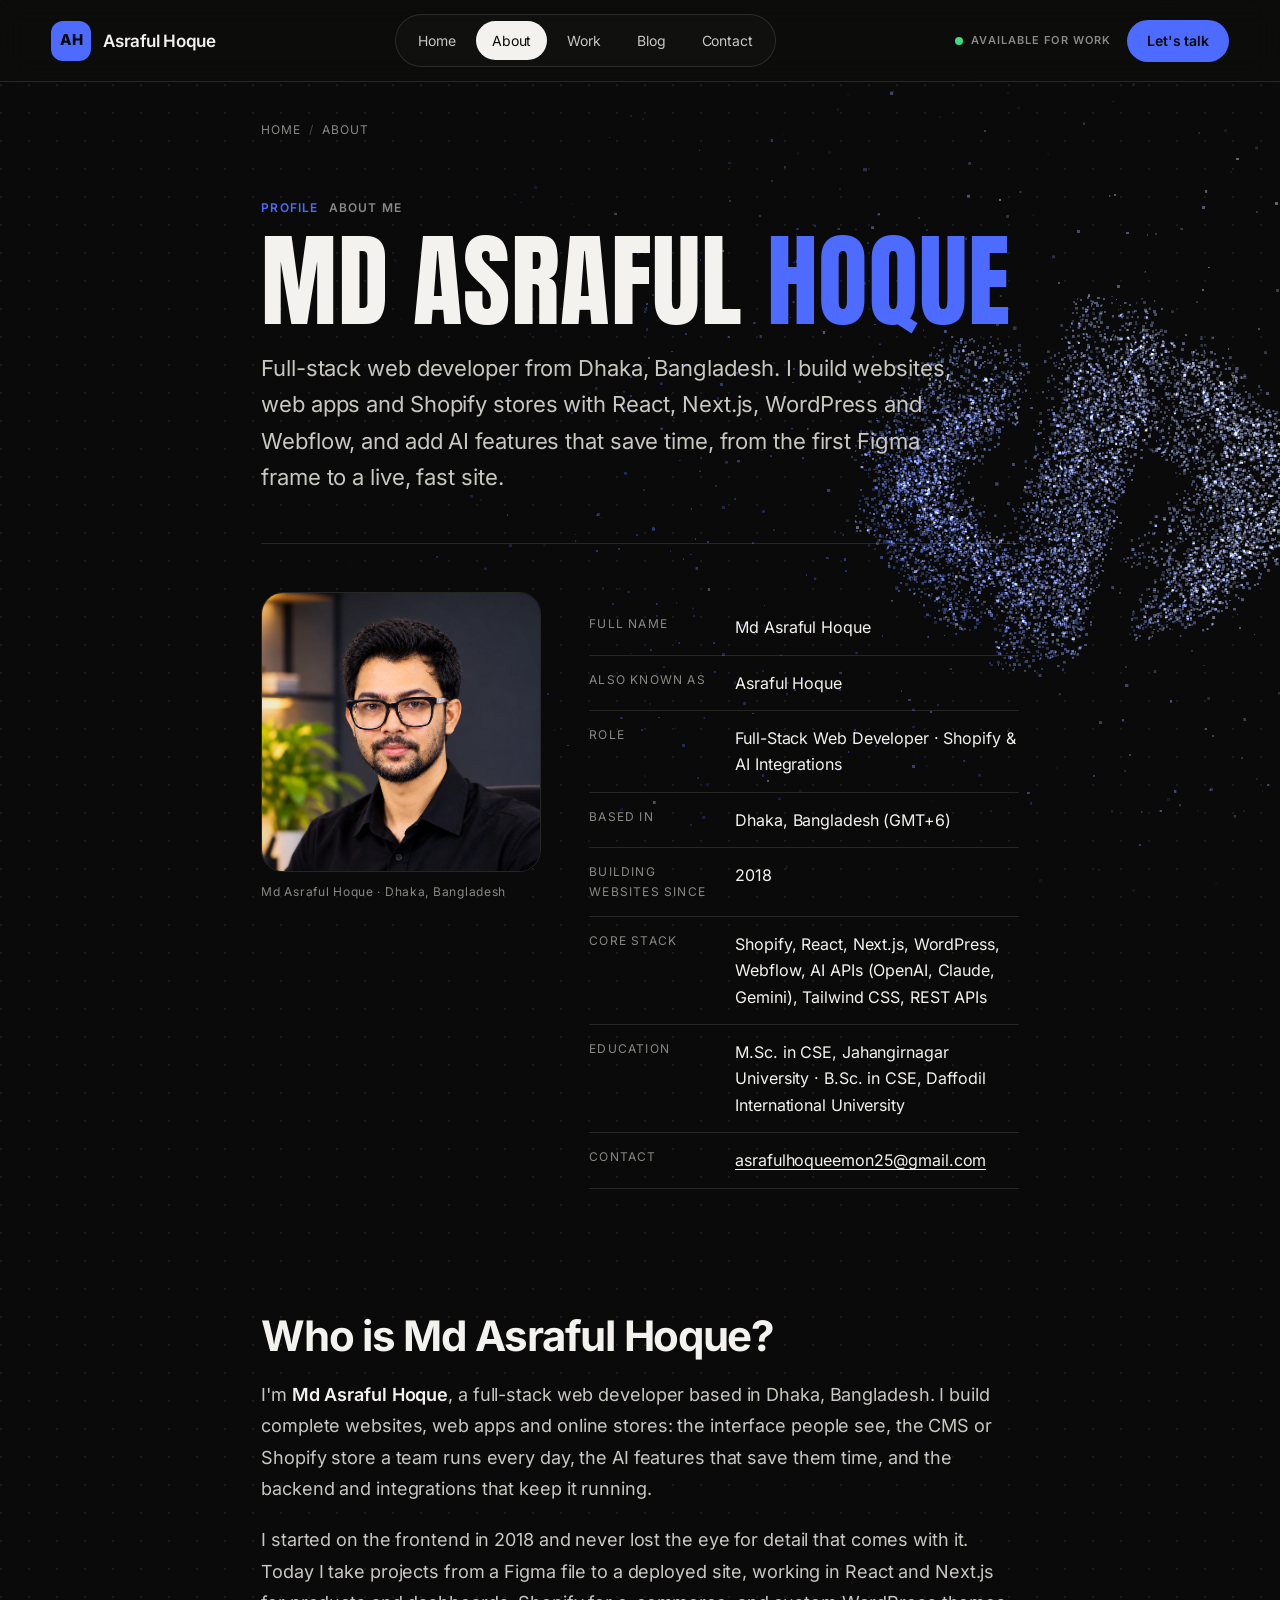
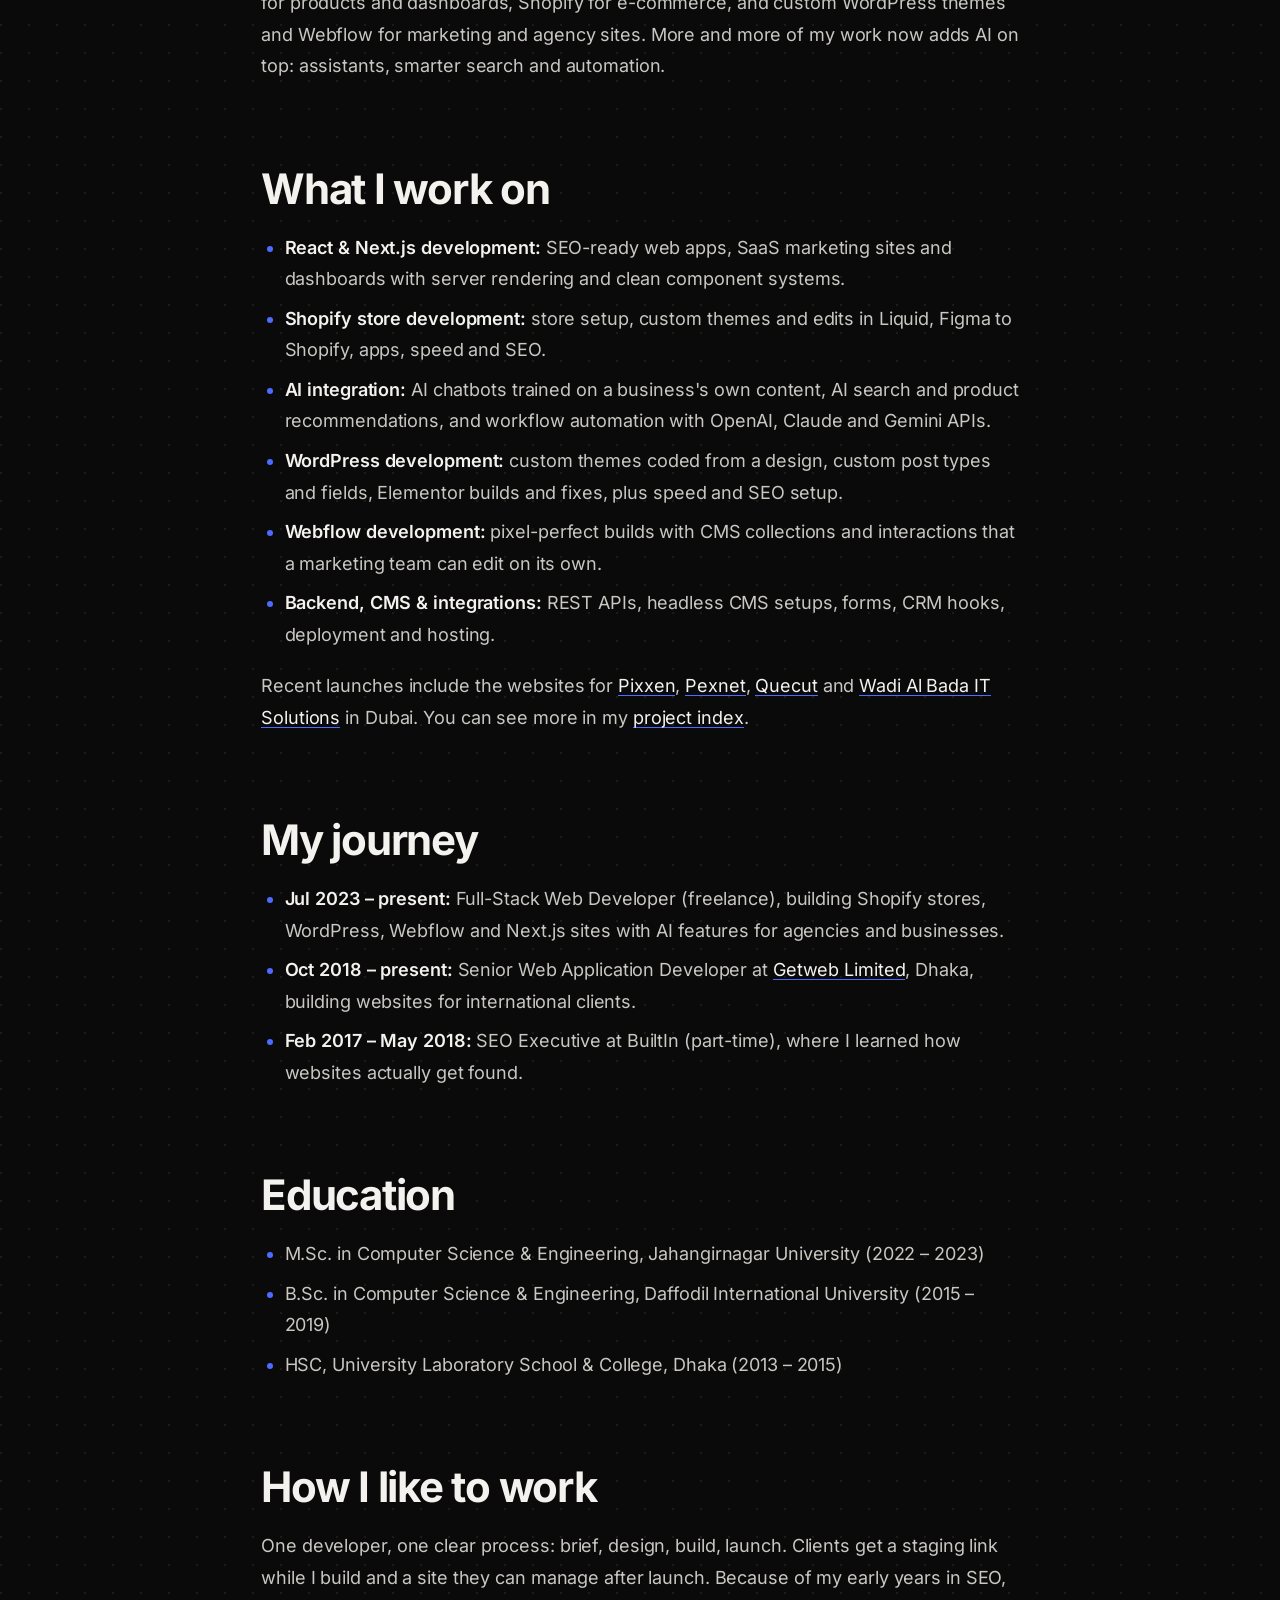
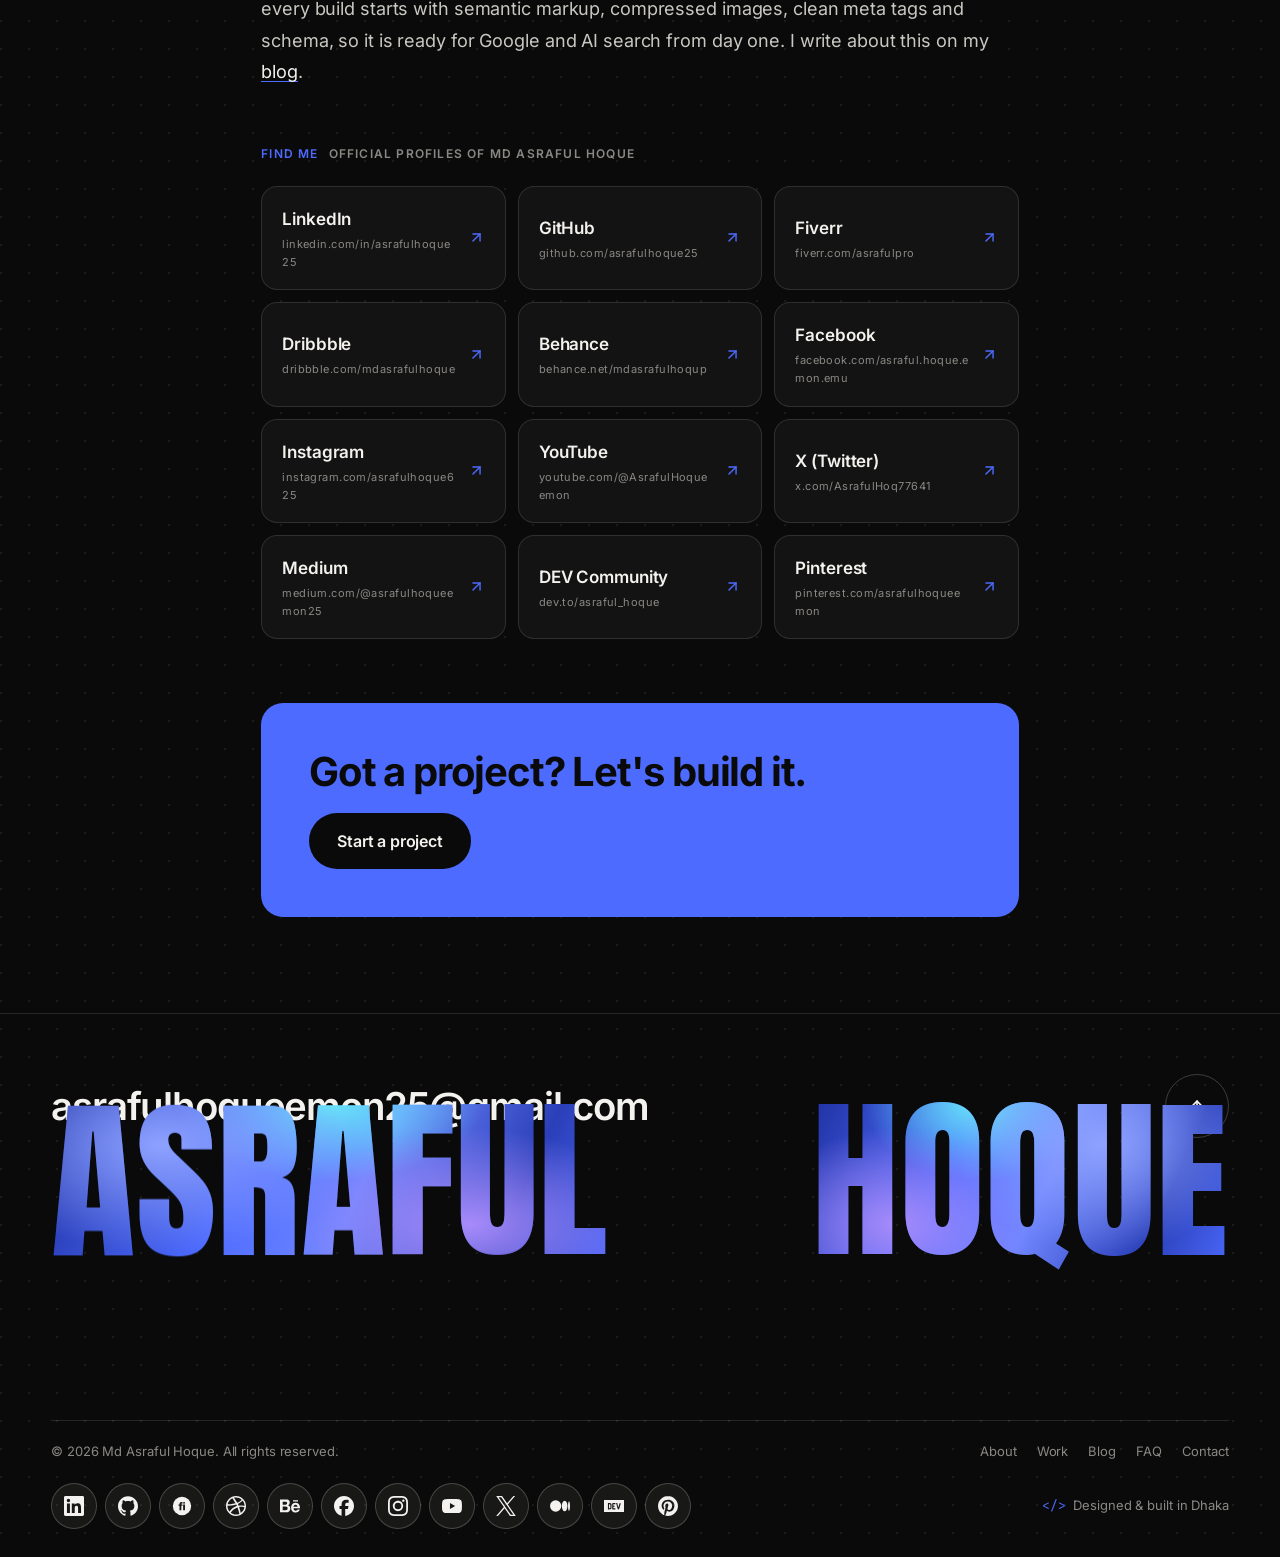
==== about/index.html @ 432878e9 "Boot screen: always play the whole boot before the site appears - Every visit plays the full termina" ====
<!DOCTYPE html>
<html lang="en">
<head>
  <meta charset="utf-8">
  <meta name="viewport" content="width=device-width, initial-scale=1">
  <title>About Md Asraful Hoque | Full-Stack Web Developer, Dhaka</title>
  <meta name="description" content="Md Asraful Hoque is a full-stack web developer from Dhaka, Bangladesh, building Shopify stores, websites and AI features. Background, experience and official profiles.">
  <meta name="author" content="Md Asraful Hoque">
  <meta name="robots" content="index, follow, max-image-preview:large">
  <link rel="canonical" href="https://asrafulhoque25.github.io/about/">
  <link rel="author" href="https://asrafulhoque25.github.io/about/">
  <link rel="alternate" type="application/rss+xml" title="Md Asraful Hoque, Blog" href="https://asrafulhoque25.github.io/blog/feed.xml">
  <meta name="theme-color" content="#0b0f17">
  <meta property="og:type" content="profile">
  <meta property="og:site_name" content="Md Asraful Hoque">
  <meta property="og:title" content="About Md Asraful Hoque | Full-Stack Web Developer, Dhaka">
  <meta property="og:description" content="Md Asraful Hoque is a full-stack web developer from Dhaka, Bangladesh, building Shopify stores, websites and AI features. Background, experience and official profiles.">
  <meta property="og:url" content="https://asrafulhoque25.github.io/about/">
  <meta property="og:image" content="https://asrafulhoque25.github.io/assets/images/og-image.jpg">
  <meta property="og:image:width" content="1200">
  <meta property="og:image:height" content="630">
  <meta property="og:image:alt" content="Md Asraful Hoque, full-stack web developer">
  <meta property="og:locale" content="en_US">
  <meta name="twitter:card" content="summary_large_image">
  <meta name="twitter:title" content="About Md Asraful Hoque | Full-Stack Web Developer, Dhaka">
  <meta name="twitter:description" content="Md Asraful Hoque is a full-stack web developer from Dhaka, Bangladesh, building Shopify stores, websites and AI features. Background, experience and official profiles.">
  <meta name="twitter:image" content="https://asrafulhoque25.github.io/assets/images/og-image.jpg">
  <link rel="icon" href="/assets/images/favicon.ico" sizes="any">
  <link rel="icon" type="image/png" href="/assets/images/icon.png">
  <link rel="apple-touch-icon" href="/assets/images/icon.png">
  <link rel="manifest" href="/site.webmanifest">
  <link rel="preload" href="/assets/fonts/inter.woff2" as="font" type="font/woff2" crossorigin>
  <link rel="preload" href="/assets/fonts/anton.woff2" as="font" type="font/woff2" crossorigin>
  <link rel="stylesheet" href="/assets/css/main.css?v=20261126f">
  <link rel="stylesheet" href="/assets/css/page.css?v=20261126f">
  <script type="application/ld+json">
{
  "@context": "https://schema.org",
  "@graph": [
    {
      "@type": "ProfilePage",
      "@id": "https://asrafulhoque25.github.io/about/#profilepage",
      "url": "https://asrafulhoque25.github.io/about/",
      "name": "About Md Asraful Hoque",
      "dateCreated": "2026-11-20",
      "dateModified": "2026-11-20",
      "isPartOf": {
        "@id": "https://asrafulhoque25.github.io/#website"
      },
      "about": {
        "@id": "https://asrafulhoque25.github.io/#person"
      },
      "mainEntity": {
        "@id": "https://asrafulhoque25.github.io/#person"
      },
      "breadcrumb": {
        "@type": "BreadcrumbList",
        "itemListElement": [
          {
            "@type": "ListItem",
            "position": 1,
            "name": "Home",
            "item": "https://asrafulhoque25.github.io/"
          },
          {
            "@type": "ListItem",
            "position": 2,
            "name": "About"
          }
        ]
      }
    },
    {
      "@type": "Person",
      "@id": "https://asrafulhoque25.github.io/#person",
      "name": "Md Asraful Hoque",
      "alternateName": [
        "Asraful Hoque",
        "Asraful Hoque Emon",
        "Md. Asraful Hoque",
        "Emon"
      ],
      "url": "https://asrafulhoque25.github.io/",
      "image": "https://asrafulhoque25.github.io/assets/images/asrafulprofile.webp",
      "jobTitle": "Full-Stack Web Developer (Shopify & AI Integrations)",
      "sameAs": [
        "https://www.linkedin.com/in/asrafulhoque25/",
        "https://github.com/asrafulhoque25",
        "https://www.fiverr.com/asrafulpro",
        "https://dribbble.com/mdasrafulhoque",
        "https://www.behance.net/mdasrafulhoqup",
        "https://www.facebook.com/asraful.hoque.emon.emu",
        "https://www.instagram.com/asrafulhoque625/",
        "https://www.youtube.com/@AsrafulHoqueemon",
        "https://x.com/AsrafulHoq77641",
        "https://medium.com/@asrafulhoqueemon25",
        "https://dev.to/asraful_hoque",
        "https://www.pinterest.com/asrafulhoqueemon/"
      ]
    }
  ]
}
  </script>
</head>
<body class="page">
  <a class="skip-link" href="#main">Skip to content</a>
  <canvas class="pixels" aria-hidden="true"></canvas>
  <header class="nav">
    <a href="/" class="nav__logo" aria-label="Md Asraful Hoque home">
      <span class="nav__mark">AH</span><span class="nav__logo-text">Asraful Hoque</span>
    </a>
    <nav class="nav__links" aria-label="Primary">
      <a href="/">Home</a>
      <a href="/about/" class="is-active" aria-current="page">About</a>
      <a href="/#work">Work</a>
      <a href="/blog/">Blog</a>
      <a href="/#contact">Contact</a>
    </nav>
    <div class="nav__right">
      <span class="nav__status"><i></i>Available for work</span>
      <a href="/#contact" class="btn btn--small btn--accent"><span>Let's talk</span></a>
    </div>
  </header>

  <main id="main" class="wrap">
    <nav class="crumbs" aria-label="Breadcrumb"><a href="/">Home</a><span aria-hidden="true">/</span><span>About</span></nav>
    <header class="phead">
      <p class="eyebrow"><span class="num">Profile</span> About me</p>
      <h1>Md Asraful <em>Hoque</em></h1>
      <p class="lead">Full-stack web developer from Dhaka, Bangladesh. I build websites, web apps and Shopify stores with React, Next.js, WordPress and Webflow, and add AI features that save time, from the first Figma frame to a live, fast site.</p>
    </header>

    <section class="intro" aria-label="Quick profile">
      <figure>
        <img src="/assets/images/asrafulprofile.webp" alt="Portrait of Md Asraful Hoque, full-stack web developer" width="1251" height="1251">
        <figcaption>Md Asraful Hoque · Dhaka, Bangladesh</figcaption>
      </figure>
      <div>
        <table class="facts">
          <tr><th scope="row">Full name</th><td>Md Asraful Hoque</td></tr>
          <tr><th scope="row">Also known as</th><td>Asraful Hoque</td></tr>
          <tr><th scope="row">Role</th><td>Full-Stack Web Developer · Shopify &amp; AI Integrations</td></tr>
          <tr><th scope="row">Based in</th><td>Dhaka, Bangladesh (GMT+6)</td></tr>
          <tr><th scope="row">Building websites since</th><td>2018</td></tr>
          <tr><th scope="row">Core stack</th><td>Shopify, React, Next.js, WordPress, Webflow, AI APIs (OpenAI, Claude, Gemini), Tailwind CSS, REST APIs</td></tr>
          <tr><th scope="row">Education</th><td>M.Sc. in CSE, Jahangirnagar University · B.Sc. in CSE, Daffodil International University</td></tr>
          <tr><th scope="row">Contact</th><td><a class="link" href="mailto:asrafulhoqueemon25@gmail.com">asrafulhoqueemon25@gmail.com</a></td></tr>
        </table>
      </div>
    </section>

    <article class="prose">
      <h2>Who is Md Asraful Hoque?</h2>
      <p>I'm <strong>Md Asraful Hoque</strong>, a full-stack web developer based in Dhaka, Bangladesh. I build complete websites, web apps and online stores: the interface people see, the CMS or Shopify store a team runs every day, the AI features that save them time, and the backend and integrations that keep it running.</p>
      <p>I started on the frontend in 2018 and never lost the eye for detail that comes with it. Today I take projects from a Figma file to a deployed site, working in React and Next.js for products and dashboards, Shopify for e-commerce, and custom WordPress themes and Webflow for marketing and agency sites. More and more of my work now adds AI on top: assistants, smarter search and automation.</p>

      <h2>What I work on</h2>
      <ul>
        <li><strong>React &amp; Next.js development:</strong> SEO-ready web apps, SaaS marketing sites and dashboards with server rendering and clean component systems.</li>
        <li><strong>Shopify store development:</strong> store setup, custom themes and edits in Liquid, Figma to Shopify, apps, speed and SEO.</li>
        <li><strong>AI integration:</strong> AI chatbots trained on a business's own content, AI search and product recommendations, and workflow automation with OpenAI, Claude and Gemini APIs.</li>
        <li><strong>WordPress development:</strong> custom themes coded from a design, custom post types and fields, Elementor builds and fixes, plus speed and SEO setup.</li>
        <li><strong>Webflow development:</strong> pixel-perfect builds with CMS collections and interactions that a marketing team can edit on its own.</li>
        <li><strong>Backend, CMS &amp; integrations:</strong> REST APIs, headless CMS setups, forms, CRM hooks, deployment and hosting.</li>
      </ul>
      <p>Recent launches include the websites for <a href="https://pixxen.com/" target="_blank" rel="noopener">Pixxen</a>, <a href="https://pexnet.com/" target="_blank" rel="noopener">Pexnet</a>, <a href="https://quecut.com/" target="_blank" rel="noopener">Quecut</a> and <a href="https://wadialbadaitsolutions.ae/" target="_blank" rel="noopener">Wadi Al Bada IT Solutions</a> in Dubai. You can see more in my <a href="/#work">project index</a>.</p>

      <h2>My journey</h2>
      <ul>
        <li><strong>Jul 2023 – present:</strong> Full-Stack Web Developer (freelance), building Shopify stores, WordPress, Webflow and Next.js sites with AI features for agencies and businesses.</li>
        <li><strong>Oct 2018 – present:</strong> Senior Web Application Developer at <a href="https://getwebinc.com/" target="_blank" rel="noopener">Getweb Limited</a>, Dhaka, building websites for international clients.</li>
        <li><strong>Feb 2017 – May 2018:</strong> SEO Executive at BuiltIn (part-time), where I learned how websites actually get found.</li>
      </ul>

      <h2>Education</h2>
      <ul>
        <li>M.Sc. in Computer Science &amp; Engineering, Jahangirnagar University (2022 – 2023)</li>
        <li>B.Sc. in Computer Science &amp; Engineering, Daffodil International University (2015 – 2019)</li>
        <li>HSC, University Laboratory School &amp; College, Dhaka (2013 – 2015)</li>
      </ul>

      <h2>How I like to work</h2>
      <p>One developer, one clear process: brief, design, build, launch. Clients get a staging link while I build and a site they can manage after launch. Because of my early years in SEO, every build starts with semantic markup, compressed images, clean meta tags and schema, so it is ready for Google and AI search from day one. I write about this on my <a href="/blog/">blog</a>.</p>
    </article>

    <section aria-labelledby="profiles-title">
      <h2 id="profiles-title" class="eyebrow" style="margin-top:56px"><span class="num">Find me</span> Official profiles of Md Asraful Hoque</h2>
      <div class="profiles">
        <a href="https://www.linkedin.com/in/asrafulhoque25/" target="_blank" rel="me noopener"><span><b>LinkedIn</b><small>linkedin.com/in/asrafulhoque25</small></span><i><svg class="i" viewBox="0 0 24 24" fill="none" stroke="currentColor" stroke-width="2" stroke-linecap="round" stroke-linejoin="round" aria-hidden="true"><path d="M7 7h10v10" /> <path d="M7 17 17 7" /></svg></i></a>
        <a href="https://github.com/asrafulhoque25" target="_blank" rel="me noopener"><span><b>GitHub</b><small>github.com/asrafulhoque25</small></span><i><svg class="i" viewBox="0 0 24 24" fill="none" stroke="currentColor" stroke-width="2" stroke-linecap="round" stroke-linejoin="round" aria-hidden="true"><path d="M7 7h10v10" /> <path d="M7 17 17 7" /></svg></i></a>
        <a href="https://www.fiverr.com/asrafulpro" target="_blank" rel="me noopener"><span><b>Fiverr</b><small>fiverr.com/asrafulpro</small></span><i><svg class="i" viewBox="0 0 24 24" fill="none" stroke="currentColor" stroke-width="2" stroke-linecap="round" stroke-linejoin="round" aria-hidden="true"><path d="M7 7h10v10" /> <path d="M7 17 17 7" /></svg></i></a>
        <a href="https://dribbble.com/mdasrafulhoque" target="_blank" rel="me noopener"><span><b>Dribbble</b><small>dribbble.com/mdasrafulhoque</small></span><i><svg class="i" viewBox="0 0 24 24" fill="none" stroke="currentColor" stroke-width="2" stroke-linecap="round" stroke-linejoin="round" aria-hidden="true"><path d="M7 7h10v10" /> <path d="M7 17 17 7" /></svg></i></a>
        <a href="https://www.behance.net/mdasrafulhoqup" target="_blank" rel="me noopener"><span><b>Behance</b><small>behance.net/mdasrafulhoqup</small></span><i><svg class="i" viewBox="0 0 24 24" fill="none" stroke="currentColor" stroke-width="2" stroke-linecap="round" stroke-linejoin="round" aria-hidden="true"><path d="M7 7h10v10" /> <path d="M7 17 17 7" /></svg></i></a>
        <a href="https://www.facebook.com/asraful.hoque.emon.emu" target="_blank" rel="me noopener"><span><b>Facebook</b><small>facebook.com/asraful.hoque.emon.emu</small></span><i><svg class="i" viewBox="0 0 24 24" fill="none" stroke="currentColor" stroke-width="2" stroke-linecap="round" stroke-linejoin="round" aria-hidden="true"><path d="M7 7h10v10" /> <path d="M7 17 17 7" /></svg></i></a>
        <a href="https://www.instagram.com/asrafulhoque625/" target="_blank" rel="me noopener"><span><b>Instagram</b><small>instagram.com/asrafulhoque625</small></span><i><svg class="i" viewBox="0 0 24 24" fill="none" stroke="currentColor" stroke-width="2" stroke-linecap="round" stroke-linejoin="round" aria-hidden="true"><path d="M7 7h10v10" /> <path d="M7 17 17 7" /></svg></i></a>
        <a href="https://www.youtube.com/@AsrafulHoqueemon" target="_blank" rel="me noopener"><span><b>YouTube</b><small>youtube.com/@AsrafulHoqueemon</small></span><i><svg class="i" viewBox="0 0 24 24" fill="none" stroke="currentColor" stroke-width="2" stroke-linecap="round" stroke-linejoin="round" aria-hidden="true"><path d="M7 7h10v10" /> <path d="M7 17 17 7" /></svg></i></a>
        <a href="https://x.com/AsrafulHoq77641" target="_blank" rel="me noopener"><span><b>X (Twitter)</b><small>x.com/AsrafulHoq77641</small></span><i><svg class="i" viewBox="0 0 24 24" fill="none" stroke="currentColor" stroke-width="2" stroke-linecap="round" stroke-linejoin="round" aria-hidden="true"><path d="M7 7h10v10" /> <path d="M7 17 17 7" /></svg></i></a>
        <a href="https://medium.com/@asrafulhoqueemon25" target="_blank" rel="me noopener"><span><b>Medium</b><small>medium.com/@asrafulhoqueemon25</small></span><i><svg class="i" viewBox="0 0 24 24" fill="none" stroke="currentColor" stroke-width="2" stroke-linecap="round" stroke-linejoin="round" aria-hidden="true"><path d="M7 7h10v10" /> <path d="M7 17 17 7" /></svg></i></a>
        <a href="https://dev.to/asraful_hoque" target="_blank" rel="me noopener"><span><b>DEV Community</b><small>dev.to/asraful_hoque</small></span><i><svg class="i" viewBox="0 0 24 24" fill="none" stroke="currentColor" stroke-width="2" stroke-linecap="round" stroke-linejoin="round" aria-hidden="true"><path d="M7 7h10v10" /> <path d="M7 17 17 7" /></svg></i></a>
        <a href="https://www.pinterest.com/asrafulhoqueemon/" target="_blank" rel="me noopener"><span><b>Pinterest</b><small>pinterest.com/asrafulhoqueemon</small></span><i><svg class="i" viewBox="0 0 24 24" fill="none" stroke="currentColor" stroke-width="2" stroke-linecap="round" stroke-linejoin="round" aria-hidden="true"><path d="M7 7h10v10" /> <path d="M7 17 17 7" /></svg></i></a>
      </div>
    </section>

    <div class="cta-band">
      <h2>Got a project? Let's build it.</h2>
      <a class="btn btn--ink" href="/#contact"><span>Start a project</span></a>
    </div>
  </main>

  <footer class="footer">
    <div class="footer__top">
      <a href="mailto:asrafulhoqueemon25@gmail.com" class="footer__mail">asrafulhoqueemon25@gmail.com</a>
      <button class="footer__up" type="button" data-scrolltop aria-label="Back to top"><svg class="i" viewBox="0 0 24 24" fill="none" stroke="currentColor" stroke-width="2" stroke-linecap="round" stroke-linejoin="round" aria-hidden="true"><path d="m5 12 7-7 7 7" /> <path d="M12 19V5" /></svg></button>
    </div>
    <div class="footer__big" aria-hidden="true"><span>ASRAFUL</span><span>HOQUE</span></div>
    <div class="footer__bottom">
      <p>© 2026 Md Asraful Hoque. All rights reserved.</p>
      <nav class="footer__nav" aria-label="Footer"><a href="/about/">About</a><a href="/#work">Work</a><a href="/blog/">Blog</a><a href="/#faq">FAQ</a><a href="/#contact">Contact</a></nav>
      <div class="footer__social" aria-label="Profiles">
        <a href="https://www.linkedin.com/in/asrafulhoque25/" target="_blank" rel="me noopener" aria-label="LinkedIn" title="LinkedIn"><svg class="bi" viewBox="0 0 24 24" aria-hidden="true"><path fill="currentColor" d="M20.45 20.45h-3.56v-5.57c0-1.33-.03-3.04-1.85-3.04-1.86 0-2.14 1.45-2.14 2.94v5.67H9.35V9h3.41v1.56h.05c.48-.9 1.64-1.85 3.37-1.85 3.6 0 4.27 2.37 4.27 5.46v6.28ZM5.34 7.43a2.06 2.06 0 1 1 0-4.13 2.06 2.06 0 0 1 0 4.13ZM7.12 20.45H3.56V9h3.56v11.45ZM22.22 0H1.77C.79 0 0 .77 0 1.72v20.56C0 23.23.79 24 1.77 24h20.45c.98 0 1.78-.77 1.78-1.72V1.72C24 .77 23.2 0 22.22 0Z"/></svg></a>
        <a href="https://github.com/asrafulhoque25" target="_blank" rel="me noopener" aria-label="GitHub" title="GitHub"><svg class="bi" viewBox="0 0 24 24" aria-hidden="true"><path fill="currentColor" d="M12 .297c-6.63 0-12 5.373-12 12 0 5.303 3.438 9.8 8.205 11.385.6.113.82-.258.82-.577 0-.285-.01-1.04-.015-2.04-3.338.724-4.042-1.61-4.042-1.61C4.422 18.07 3.633 17.7 3.633 17.7c-1.087-.744.084-.729.084-.729 1.205.084 1.838 1.236 1.838 1.236 1.07 1.835 2.809 1.305 3.495.998.108-.776.417-1.305.76-1.605-2.665-.3-5.466-1.332-5.466-5.93 0-1.31.465-2.38 1.235-3.22-.135-.303-.54-1.523.105-3.176 0 0 1.005-.322 3.3 1.23.96-.267 1.98-.399 3-.405 1.02.006 2.04.138 3 .405 2.28-1.552 3.285-1.23 3.285-1.23.645 1.653.24 2.873.12 3.176.765.84 1.23 1.91 1.23 3.22 0 4.61-2.805 5.625-5.475 5.92.42.36.81 1.096.81 2.22 0 1.606-.015 2.896-.015 3.286 0 .315.21.69.825.57C20.565 22.092 24 17.592 24 12.297c0-6.627-5.373-12-12-12"/></svg></a>
        <a href="https://www.fiverr.com/asrafulpro" target="_blank" rel="me noopener" aria-label="Fiverr" title="Fiverr"><svg class="bi" viewBox="0 0 24 24" aria-hidden="true"><defs><mask id="fiM"><rect width="24" height="24" fill="#fff"/><path fill="#000" d="M12.632107853889465 10.1033203125V11.746610116958617H7.813720703125V10.1033203125ZM9.007585287094116 17.2V9.721960377693176Q9.007585287094116 8.908442211151122 9.313288629055023 8.370413255691528Q9.61899197101593 7.832384300231933 10.16438364982605 7.565020275115966Q10.70977532863617 7.297656249999999 11.421730995178223 7.297656249999999Q11.89069664478302 7.297656249999999 12.304438769817352 7.371543061733245Q12.718180894851685 7.445429873466491 12.912673950195312 7.49773449897766L12.556696891784668 9.121727180480956Q12.429235458374023 9.085164618492126 12.25746750831604 9.056727242469787Q12.085699558258057 9.028289866447448 11.916852831840515 9.028289866447448Q11.52025294303894 9.028289866447448 11.36587905883789 9.208816063404083Q11.21150517463684 9.389342260360717 11.21150517463684 9.705706906318664V17.2ZM13.364361763000488 17.2V10.1033203125H15.577930212020874V17.2ZM14.46784508228302 9.274574589729308Q13.994561910629272 9.274574589729308 13.65838873386383 8.960488372582656Q13.322215557098389 8.646402155436002 13.322215557098389 8.206681451430686Q13.322215557098389 7.757986855506896 13.65838873386383 7.4473313808441155Q13.994561910629272 7.136675906181335 14.46784508228302 7.136675906181335Q14.941273263522557 7.136675906181335 15.278135623250689 7.446814493622098Q15.61499798297882 7.756953081062861 15.61499798297882 8.206429294745126Q15.61499798297882 8.646915984153747 15.278135623250689 8.960745286941528Q14.941273263522557 9.274574589729308 14.46784508228302 9.274574589729308Z"/></mask></defs><circle cx="12" cy="12" r="11" fill="currentColor" mask="url(#fiM)"/></svg></a>
        <a href="https://dribbble.com/mdasrafulhoque" target="_blank" rel="me noopener" aria-label="Dribbble" title="Dribbble"><svg class="bi" viewBox="0 0 24 24" aria-hidden="true"><path fill="currentColor" d="M12 24C5.385 24 0 18.615 0 12S5.385 0 12 0s12 5.385 12 12-5.385 12-12 12zm10.12-10.358c-.35-.11-3.17-.953-6.384-.438 1.34 3.684 1.887 6.684 1.992 7.308 2.3-1.555 3.936-4.02 4.395-6.87zm-6.115 7.808c-.153-.9-.75-4.032-2.19-7.77l-.066.02c-5.79 2.015-7.86 6.025-8.04 6.4 1.73 1.358 3.92 2.166 6.29 2.166 1.42 0 2.77-.29 4-.814zm-11.62-2.58c.232-.4 3.045-5.055 8.332-6.765.135-.045.27-.084.405-.12-.26-.585-.54-1.167-.832-1.74C7.17 11.775 2.206 11.71 1.756 11.7l-.004.312c0 2.633.998 5.037 2.634 6.855zm-2.42-8.955c.46.008 4.683.026 9.477-1.248-1.698-3.018-3.53-5.558-3.8-5.928-2.868 1.35-5.01 3.99-5.676 7.17zM9.6 2.052c.282.38 2.145 2.914 3.822 6 3.645-1.365 5.19-3.44 5.373-3.702-1.81-1.61-4.19-2.586-6.795-2.586-.825 0-1.63.1-2.4.285zm10.335 3.483c-.218.29-1.935 2.493-5.724 4.04.24.49.47.985.68 1.486.08.18.15.36.22.53 3.41-.43 6.8.26 7.14.33-.02-2.42-.88-4.64-2.31-6.38z"/></svg></a>
        <a href="https://www.behance.net/mdasrafulhoqup" target="_blank" rel="me noopener" aria-label="Behance" title="Behance"><svg class="bi" viewBox="0 0 24 24" aria-hidden="true"><path fill="currentColor" d="M16.969 16.927a2.561 2.561 0 0 0 1.901.677 2.501 2.501 0 0 0 1.531-.475c.362-.235.636-.584.779-.99h2.585a5.091 5.091 0 0 1-1.9 2.896 5.292 5.292 0 0 1-3.091.88 5.839 5.839 0 0 1-2.284-.433 4.871 4.871 0 0 1-1.723-1.211 5.657 5.657 0 0 1-1.08-1.874 7.057 7.057 0 0 1-.383-2.393c-.005-.8.129-1.595.396-2.349a5.313 5.313 0 0 1 5.088-3.604 4.87 4.87 0 0 1 2.376.563c.661.362 1.231.87 1.668 1.485a6.2 6.2 0 0 1 .943 2.133c.194.821.263 1.666.205 2.508h-7.699c-.063.79.184 1.574.688 2.187ZM6.947 4.084a8.065 8.065 0 0 1 1.928.198 4.29 4.29 0 0 1 1.49.638c.418.303.748.711.958 1.182.241.579.357 1.203.341 1.83a3.506 3.506 0 0 1-.506 1.961 3.726 3.726 0 0 1-1.503 1.287 3.588 3.588 0 0 1 2.027 1.437c.464.747.697 1.615.67 2.494a4.593 4.593 0 0 1-.423 2.032 3.945 3.945 0 0 1-1.163 1.413 5.114 5.114 0 0 1-1.683.807 7.135 7.135 0 0 1-1.928.259H0V4.084h6.947Zm-.235 12.9c.308.004.616-.029.916-.099a2.18 2.18 0 0 0 .766-.332c.228-.158.411-.371.534-.619.142-.317.208-.663.191-1.009a2.08 2.08 0 0 0-.642-1.715 2.618 2.618 0 0 0-1.696-.505h-3.54v4.279h3.471Zm13.635-5.967a2.13 2.13 0 0 0-1.654-.619 2.336 2.336 0 0 0-1.163.259 2.474 2.474 0 0 0-.738.62 2.359 2.359 0 0 0-.396.792c-.074.239-.12.485-.137.734h4.769a3.239 3.239 0 0 0-.679-1.785l-.002-.001Zm-13.813-.648a2.254 2.254 0 0 0 1.423-.433c.399-.355.607-.88.56-1.413a1.916 1.916 0 0 0-.178-.891 1.298 1.298 0 0 0-.495-.533 1.851 1.851 0 0 0-.711-.274 3.966 3.966 0 0 0-.835-.073H3.241v3.631h3.293v-.014ZM21.62 5.122h-5.976v1.527h5.976V5.122Z"/></svg></a>
        <a href="https://www.facebook.com/asraful.hoque.emon.emu" target="_blank" rel="me noopener" aria-label="Facebook" title="Facebook"><svg class="bi" viewBox="0 0 24 24" aria-hidden="true"><path fill="currentColor" d="M9.101 23.691v-7.98H6.627v-3.667h2.474v-1.58c0-4.085 1.848-5.978 5.858-5.978.401 0 .955.042 1.468.103a8.68 8.68 0 0 1 1.141.195v3.325a8.623 8.623 0 0 0-.653-.036 26.805 26.805 0 0 0-.733-.009c-.707 0-1.259.096-1.675.309a1.686 1.686 0 0 0-.679.622c-.258.42-.374.995-.374 1.752v1.297h3.919l-.386 2.103-.287 1.564h-3.246v8.245C19.396 23.238 24 18.179 24 12.044c0-6.627-5.373-12-12-12s-12 5.373-12 12c0 5.628 3.874 10.35 9.101 11.647Z"/></svg></a>
        <a href="https://www.instagram.com/asrafulhoque625/" target="_blank" rel="me noopener" aria-label="Instagram" title="Instagram"><svg class="bi" viewBox="0 0 24 24" aria-hidden="true"><path fill="currentColor" d="M7.0301.084c-1.2768.0602-2.1487.264-2.911.5634-.7888.3075-1.4575.72-2.1228 1.3877-.6652.6677-1.075 1.3368-1.3802 2.127-.2954.7638-.4956 1.6365-.552 2.914-.0564 1.2775-.0689 1.6882-.0626 4.947.0062 3.2586.0206 3.6671.0825 4.9473.061 1.2765.264 2.1482.5635 2.9107.308.7889.72 1.4573 1.388 2.1228.6679.6655 1.3365 1.0743 2.1285 1.38.7632.295 1.6361.4961 2.9134.552 1.2773.056 1.6884.069 4.9462.0627 3.2578-.0062 3.668-.0207 4.9478-.0814 1.28-.0607 2.147-.2652 2.9098-.5633.7889-.3086 1.4578-.72 2.1228-1.3881.665-.6682 1.0745-1.3378 1.3795-2.1284.2957-.7632.4966-1.636.552-2.9124.056-1.2809.0692-1.6898.063-4.948-.0063-3.2583-.021-3.6668-.0817-4.9465-.0607-1.2797-.264-2.1487-.5633-2.9117-.3084-.7889-.72-1.4568-1.3876-2.1228C21.2982 1.33 20.628.9208 19.8378.6165 19.074.321 18.2017.1197 16.9244.0645 15.6471.0093 15.236-.005 11.977.0014 8.718.0076 8.31.0215 7.0301.0839m.1402 21.6932c-1.17-.0509-1.8053-.2453-2.2287-.408-.5606-.216-.96-.4771-1.3819-.895-.422-.4178-.6811-.8186-.9-1.378-.1644-.4234-.3624-1.058-.4171-2.228-.0595-1.2645-.072-1.6442-.079-4.848-.007-3.2037.0053-3.583.0607-4.848.05-1.169.2456-1.805.408-2.2282.216-.5613.4762-.96.895-1.3816.4188-.4217.8184-.6814 1.3783-.9003.423-.1651 1.0575-.3614 2.227-.4171 1.2655-.06 1.6447-.072 4.848-.079 3.2033-.007 3.5835.005 4.8495.0608 1.169.0508 1.8053.2445 2.228.408.5608.216.96.4754 1.3816.895.4217.4194.6816.8176.9005 1.3787.1653.4217.3617 1.056.4169 2.2263.0602 1.2655.0739 1.645.0796 4.848.0058 3.203-.0055 3.5834-.061 4.848-.051 1.17-.245 1.8055-.408 2.2294-.216.5604-.4763.96-.8954 1.3814-.419.4215-.8181.6811-1.3783.9-.4224.1649-1.0577.3617-2.2262.4174-1.2656.0595-1.6448.072-4.8493.079-3.2045.007-3.5825-.006-4.848-.0608M16.953 5.5864A1.44 1.44 0 1 0 18.39 4.144a1.44 1.44 0 0 0-1.437 1.4424M5.8385 12.012c.0067 3.4032 2.7706 6.1557 6.173 6.1493 3.4026-.0065 6.157-2.7701 6.1506-6.1733-.0065-3.4032-2.771-6.1565-6.174-6.1498-3.403.0067-6.156 2.771-6.1496 6.1738M8 12.0077a4 4 0 1 1 4.008 3.9921A3.9996 3.9996 0 0 1 8 12.0077"/></svg></a>
        <a href="https://www.youtube.com/@AsrafulHoqueemon" target="_blank" rel="me noopener" aria-label="YouTube" title="YouTube"><svg class="bi" viewBox="0 0 24 24" aria-hidden="true"><path fill="currentColor" d="M23.498 6.186a3.016 3.016 0 0 0-2.122-2.136C19.505 3.545 12 3.545 12 3.545s-7.505 0-9.377.505A3.017 3.017 0 0 0 .502 6.186C0 8.07 0 12 0 12s0 3.93.502 5.814a3.016 3.016 0 0 0 2.122 2.136c1.871.505 9.376.505 9.376.505s7.505 0 9.377-.505a3.015 3.015 0 0 0 2.122-2.136C24 15.93 24 12 24 12s0-3.93-.502-5.814zM9.545 15.568V8.432L15.818 12l-6.273 3.568z"/></svg></a>
        <a href="https://x.com/AsrafulHoq77641" target="_blank" rel="me noopener" aria-label="X (Twitter)" title="X (Twitter)"><svg class="bi" viewBox="0 0 24 24" aria-hidden="true"><path fill="currentColor" d="M14.234 10.162 22.977 0h-2.072l-7.591 8.824L7.251 0H.258l9.168 13.343L.258 24H2.33l8.016-9.318L16.749 24h6.993zm-2.837 3.299-.929-1.329L3.076 1.56h3.182l5.965 8.532.929 1.329 7.754 11.09h-3.182z"/></svg></a>
        <a href="https://medium.com/@asrafulhoqueemon25" target="_blank" rel="me noopener" aria-label="Medium" title="Medium"><svg class="bi" viewBox="0 0 24 24" aria-hidden="true"><path fill="currentColor" d="M13.54 12a6.8 6.8 0 0 1-6.77 6.82A6.8 6.8 0 0 1 0 12a6.8 6.8 0 0 1 6.77-6.82A6.8 6.8 0 0 1 13.54 12Zm7.42 0c0 3.54-1.51 6.42-3.38 6.42-1.87 0-3.39-2.88-3.39-6.42s1.52-6.42 3.39-6.42 3.38 2.88 3.38 6.42M24 12c0 3.17-.53 5.75-1.19 5.75-.66 0-1.19-2.58-1.19-5.75s.53-5.75 1.19-5.75C23.47 6.25 24 8.83 24 12Z"/></svg></a>
        <a href="https://dev.to/asraful_hoque" target="_blank" rel="me noopener" aria-label="DEV Community" title="DEV Community"><svg class="bi bi--devto" viewBox="0 0 24 24" aria-hidden="true"><path fill="currentColor" d="M7.42 10.05c-.18-.16-.46-.23-.84-.23H6l.02 2.44.04 2.45.56-.02c.41 0 .63-.07.83-.26.24-.24.26-.36.26-2.2 0-1.91-.02-1.96-.29-2.18zM0 4.94v14.12h24V4.94H0zM8.56 15.3c-.44.58-1.06.77-2.53.77H4.71V8.53h1.4c1.67 0 2.16.18 2.6.9.27.43.29.6.32 2.57.05 2.23-.02 2.73-.47 3.3zm5.09-5.47h-2.47v1.77h1.52v1.28l-.72.04-.75.03v1.77l1.22.03 1.2.04v1.28h-1.6c-1.53 0-1.6-.01-1.87-.3l-.3-.28v-3.16c0-3.02.01-3.18.25-3.48.23-.31.25-.31 1.88-.31h1.64v1.3zm4.68 5.45c-.17.43-.64.79-1 .79-.18 0-.45-.15-.67-.39-.32-.32-.45-.63-.82-2.08l-.9-3.39-.45-1.67h.76c.4 0 .75.02.75.05 0 .06 1.16 4.54 1.26 4.83.04.15.32-.7.73-2.3l.66-2.52.74-.04c.4-.02.73 0 .73.04 0 .14-1.67 6.38-1.8 6.68z"/></svg></a>
        <a href="https://www.pinterest.com/asrafulhoqueemon/" target="_blank" rel="me noopener" aria-label="Pinterest" title="Pinterest"><svg class="bi" viewBox="0 0 24 24" aria-hidden="true"><path fill="currentColor" d="M12.017 0C5.396 0 .029 5.367.029 11.987c0 5.079 3.158 9.417 7.618 11.162-.105-.949-.199-2.403.041-3.439.219-.937 1.406-5.957 1.406-5.957s-.359-.72-.359-1.781c0-1.663.967-2.911 2.168-2.911 1.024 0 1.518.769 1.518 1.688 0 1.029-.653 2.567-.992 3.992-.285 1.193.6 2.165 1.775 2.165 2.128 0 3.768-2.245 3.768-5.487 0-2.861-2.063-4.869-5.008-4.869-3.41 0-5.409 2.562-5.409 5.199 0 1.033.394 2.143.889 2.741.099.12.112.225.085.345-.09.375-.293 1.199-.334 1.363-.053.225-.172.271-.401.165-1.495-.69-2.433-2.878-2.433-4.646 0-3.776 2.748-7.252 7.92-7.252 4.158 0 7.392 2.967 7.392 6.923 0 4.135-2.607 7.462-6.233 7.462-1.214 0-2.354-.629-2.758-1.379l-.749 2.848c-.269 1.045-1.004 2.352-1.498 3.146 1.123.345 2.306.535 3.55.535 6.607 0 11.985-5.365 11.985-11.987C23.97 5.39 18.592.026 11.985.026L12.017 0z"/></svg></a>
      </div>
      <p class="footer__made"><code>&lt;/&gt;</code> Designed &amp; built in Dhaka</p>
    </div>
  </footer>
  <script src="/assets/js/vendor/lenis.min.js?v=20261126f" defer></script>
  <script src="/assets/js/page.js?v=20261126f" defer></script>
  <script src="/assets/js/footer-name.js?v=20261126f" defer></script>
  <script src="/assets/js/scene.min.js?v=20261126f" defer></script>
</body>
</html>
---- assets/css/main.css ----
/* =========================================================
   Asraful Hoque Portfolio
   Dark editorial theme · GSAP + Lenis
   ========================================================= */

@font-face { font-family: "Bricolage Grotesque"; src: url("../fonts/bricolage-grotesque.woff2") format("woff2-variations"), url("../fonts/bricolage-grotesque.woff2") format("woff2"); font-weight: 200 800; font-stretch: 75% 100%; font-style: normal; font-display: swap; }
@font-face { font-family: "Inter"; src: url("../fonts/inter.woff2") format("woff2-variations"), url("../fonts/inter.woff2") format("woff2"); font-weight: 100 900; font-style: normal; font-display: swap; }
@font-face { font-family: "Anton"; src: url("../fonts/anton.woff2") format("woff2"); font-weight: 400; font-style: normal; font-display: swap; }
@font-face { font-family: "Caveat"; src: url("../fonts/caveat.woff2") format("woff2"); font-weight: 600; font-style: normal; font-display: swap; }
@font-face { font-family: "Instrument Serif"; src: url("../fonts/instrument-serif-italic.woff2") format("woff2"); font-weight: 400; font-style: italic; font-display: swap; }
@font-face { font-family: "JetBrains Mono"; src: url("../fonts/jetbrains-mono-400.woff2") format("woff2"); font-weight: 400; font-style: normal; font-display: swap; }
@font-face { font-family: "JetBrains Mono"; src: url("../fonts/jetbrains-mono-500.woff2") format("woff2"); font-weight: 500; font-style: normal; font-display: swap; }

:root {
  /* Black and white, with one cobalt accent.
     --ink is the page colour and --bone the text colour; light sections swap them. */
  --ink: #0a0a0a;
  --ink-2: #131313;
  --ink-3: #1c1c1c;
  --bone: #f4f2ee;
  --bone-2: #c9c7c2;
  --mute: #8a8884;
  --line: rgba(244, 242, 238, .12);
  --line-2: rgba(244, 242, 238, .22);
  --accent: #4d6bff;
  --accent-2: #8ea2ff;

  /* Two families only: Inter for all reading text and UI, Anton for big headlines */
  --f-display: "Inter", ui-sans-serif, system-ui, -apple-system, "Segoe UI", sans-serif;
  --f-head: "Anton", "Inter", sans-serif;
  --f-serif: var(--f-display);
  --f-mono: var(--f-display);

  --gutter: clamp(16px, 4vw, 56px);
  --max: 1440px;
  --ease: cubic-bezier(.22, 1, .36, 1);
  --radius: 22px;
}

/* Registered so the whole page can fade between black and white */
@property --ink { syntax: "<color>"; inherits: true; initial-value: #0a0a0a; }
@property --ink-2 { syntax: "<color>"; inherits: true; initial-value: #131313; }
@property --ink-3 { syntax: "<color>"; inherits: true; initial-value: #1c1c1c; }
@property --bone { syntax: "<color>"; inherits: true; initial-value: #f4f2ee; }
@property --bone-2 { syntax: "<color>"; inherits: true; initial-value: #c9c7c2; }
@property --mute { syntax: "<color>"; inherits: true; initial-value: #8a8884; }
@property --line { syntax: "<color>"; inherits: true; initial-value: rgba(244, 242, 238, .12); }
@property --line-2 { syntax: "<color>"; inherits: true; initial-value: rgba(244, 242, 238, .22); }
html { transition: --ink .8s ease, --ink-2 .8s ease, --ink-3 .8s ease, --bone .8s ease, --bone-2 .8s ease, --mute .8s ease, --line .8s ease, --line-2 .8s ease; }
html.is-light {
  --ink: #f2f0ec; --ink-2: #e8e5df; --ink-3: #dcd8d0;
  --bone: #0b0b0b; --bone-2: #3a3936; --mute: #6c6a65;
  --line: rgba(11, 11, 11, .12); --line-2: rgba(11, 11, 11, .24);
}

*, *::before, *::after { box-sizing: border-box; margin: 0; padding: 0; }
html { -webkit-text-size-adjust: 100%; overflow-x: clip; }
main { overflow-x: clip; }
html.lenis, html.lenis body { height: auto; }
.lenis.lenis-smooth { scroll-behavior: auto !important; }
.lenis.lenis-stopped { overflow: hidden; }
html:not(.lenis) { scroll-behavior: smooth; }

body {
  background: var(--ink);
  color: var(--bone);
  font-family: var(--f-display);
  font-size: 17px;
  line-height: 1.65;
  font-weight: 400;
  letter-spacing: -.006em;
  font-feature-settings: 'cv11', 'ss01';
  -webkit-font-smoothing: antialiased;
  overflow-x: clip;
}
body.is-loading { overflow: hidden; }

img { display: block; max-width: 100%; height: auto; }
a { color: inherit; text-decoration: none; }
button { font: inherit; color: inherit; background: none; border: 0; cursor: pointer; }
ul, ol { list-style: none; }
::selection { background: var(--accent); color: var(--ink); }

/* Slim custom scrollbar (Chrome, Edge, Safari) */
::-webkit-scrollbar { width: 5px; height: 5px; }
::-webkit-scrollbar-track { background: var(--ink); }
::-webkit-scrollbar-thumb { background: var(--line-2); border-radius: 10px; }
::-webkit-scrollbar-thumb:hover { background: var(--accent); }
::-webkit-scrollbar-corner { background: var(--ink); }
/* Firefox only: Chrome 121+ ignores the webkit rules above if these are set globally */
@supports (-moz-appearance: none) {
  html { scrollbar-width: thin; scrollbar-color: var(--line-2) var(--ink); }
}

.visually-hidden { position: absolute !important; width: 1px; height: 1px; overflow: hidden; clip: rect(0 0 0 0); white-space: nowrap; }
.skip-link { position: fixed; top: 10px; left: 10px; z-index: 999; padding: 10px 16px; background: var(--accent); color: var(--ink); border-radius: 8px; transform: translateY(-200%); }
.skip-link:focus { transform: none; }
:focus-visible { outline: 2px solid var(--accent); outline-offset: 3px; }

.serif { font-family: var(--f-serif); font-style: italic; font-weight: 400; letter-spacing: -.01em; }
.eyebrow {
  font-family: var(--f-mono);
  font-size: 12px;
  letter-spacing: .14em;
  text-transform: uppercase;
  color: var(--mute);
  display: inline-flex; align-items: center; gap: 10px;
}
.eyebrow .num { color: var(--accent); }
.link { background: linear-gradient(currentColor, currentColor) 0 100% / 100% 1px no-repeat; transition: background-size .5s var(--ease), color .3s; }
.link:hover { color: var(--accent); background-size: 0 1px; background-position: 100% 100%; }

/* split text */
.w { display: inline-block; white-space: nowrap; }
.c { display: inline-block; will-change: transform; }
.mask { display: inline-block; overflow: hidden; vertical-align: top; padding-bottom: .08em; margin-bottom: -.08em; }

/* ---------- grain + progress + cursor ---------- */
.grain {
  position: fixed; inset: -50%; z-index: 90; pointer-events: none; opacity: .07;
  background-image: url("data:image/svg+xml,%3Csvg xmlns='http://www.w3.org/2000/svg' width='160' height='160'%3E%3Cfilter id='n'%3E%3CfeTurbulence type='fractalNoise' baseFrequency='.9' numOctaves='3' stitchTiles='stitch'/%3E%3C/filter%3E%3Crect width='100%25' height='100%25' filter='url(%23n)'/%3E%3C/svg%3E");
  animation: grain 1.2s steps(6) infinite;
}
@keyframes grain { 0%,100%{transform:translate(0,0)} 20%{transform:translate(-3%,2%)} 40%{transform:translate(2%,-3%)} 60%{transform:translate(-2%,-1%)} 80%{transform:translate(3%,3%)} }

.progress { position: fixed; top: 0; left: 0; right: 0; height: 2px; z-index: 101; pointer-events: none; }
.progress span { display: block; height: 100%; background: var(--accent); transform-origin: 0 50%; transform: scaleX(0); }

.cursor { position: fixed; top: 0; left: 0; z-index: 200; pointer-events: none; display: none; mix-blend-mode: normal; }
.cursor__dot { position: fixed; width: 6px; height: 6px; margin: -3px 0 0 -3px; border-radius: 50%; background: var(--accent); }
.cursor__ring {
  position: fixed; width: 40px; height: 40px; margin: -20px 0 0 -20px; border-radius: 50%;
  border: 1px solid rgba(241,238,230,.45); display: grid; place-items: center;
  transition: width .4s var(--ease), height .4s var(--ease), margin .4s var(--ease), background .3s, border-color .3s;
}
.cursor__label { font-family: var(--f-mono); font-size: 11px; letter-spacing: .1em; text-transform: uppercase; color: var(--ink); opacity: 0; transition: opacity .2s; }
.cursor.is-hover .cursor__ring { width: 64px; height: 64px; margin: -32px 0 0 -32px; border-color: var(--accent); }
.cursor.is-view .cursor__ring { width: 96px; height: 96px; margin: -48px 0 0 -48px; background: var(--accent); border-color: var(--accent); }
.cursor.is-view .cursor__label { opacity: 1; }
.cursor.is-view .cursor__dot { opacity: 0; }
@media (hover: hover) and (pointer: fine) {
  .has-cursor .cursor { display: block; }
}


/* ---------- buttons ---------- */
.btn {
  --h: 56px;
  position: relative; display: inline-flex; align-items: center; justify-content: center; gap: 10px;
  height: var(--h); padding: 0 28px; border-radius: 999px; overflow: hidden; isolation: isolate;
  font-family: var(--f-display); font-weight: 600; font-size: 16px; letter-spacing: -.01em; white-space: nowrap;
  transition: color .45s var(--ease), border-color .45s var(--ease);
}
.btn::before {
  content: ""; position: absolute; inset: 0; z-index: -1; border-radius: inherit;
  transform: translateY(101%); transition: transform .55s var(--ease);
}
.btn:hover::before { transform: translateY(0); }
.btn svg { width: 18px; height: 18px; fill: none; stroke: currentColor; stroke-width: 2; transition: transform .45s var(--ease); }
.btn:hover svg { transform: rotate(45deg); }
.btn--accent { background: var(--accent); color: var(--ink); }
.btn--accent::before { background: var(--bone); }
.btn--ghost { border: 1px solid var(--line-2); color: var(--bone); }
.btn--ghost::before { background: var(--bone); }
.btn--ghost:hover { color: var(--ink); border-color: var(--bone); }
.btn--small { --h: 42px; padding: 0 20px; font-size: 14px; }
.btn--lg { --h: 64px; padding: 0 36px; font-size: 17px; }
.btn--block { width: 100%; }
.btn > span { position: relative; }

.chip {
  display: inline-flex; align-items: center; gap: 6px; padding: 8px 16px; border-radius: 999px; border: 1px solid var(--line-2);
  font-size: 14px; transition: background .3s, color .3s, border-color .3s;
}
.chip:hover { background: var(--bone); color: var(--ink); border-color: var(--bone); }

/* ---------- nav ---------- */
.nav {
  position: fixed; top: 0; left: 0; right: 0; z-index: 100;
  display: flex; align-items: center; justify-content: space-between; gap: 20px;
  padding: 18px var(--gutter);
  transition: transform .6s var(--ease), background .4s, backdrop-filter .4s, padding .4s;
}
.nav.is-scrolled { background: color-mix(in srgb, var(--ink) 72%, transparent); backdrop-filter: blur(14px); -webkit-backdrop-filter: blur(14px); padding-top: 12px; padding-bottom: 12px; border-bottom: 1px solid var(--line); }
.nav.is-hidden { transform: translateY(-110%); }
.nav__logo { display: flex; align-items: center; gap: 12px; font-weight: 600; letter-spacing: -.02em; }
.nav__mark {
  width: 40px; height: 40px; border-radius: 12px; display: grid; place-items: center;
  background: var(--accent); color: var(--ink); font-weight: 800; font-size: 15px; letter-spacing: -.04em;
  transition: transform .6s var(--ease), border-radius .6s var(--ease);
}
.nav__logo:hover .nav__mark { transform: rotate(-12deg); border-radius: 50%; }
.nav__links { display: flex; gap: 4px; padding: 6px; border-radius: 999px; border: 1px solid var(--line); background: rgba(20,20,18,.5); }
.nav__links a { position: relative; padding: 8px 16px; border-radius: 999px; font-size: 14px; color: var(--bone-2); transition: color .3s, background .3s; }
.nav__links a:hover { color: var(--bone); }
.nav__links a.is-active { background: var(--bone); color: var(--ink); }
.nav__right { display: flex; align-items: center; gap: 16px; }
.nav__status { display: inline-flex; align-items: center; gap: 8px; font-family: var(--f-mono); font-size: 11px; letter-spacing: .1em; text-transform: uppercase; color: var(--mute); }
.nav__status i, .dot { width: 8px; height: 8px; border-radius: 50%; background: #3ddc84; box-shadow: 0 0 0 0 rgba(61,220,132,.6); animation: pulse 2s infinite; display: inline-block; }
@keyframes pulse { 0%{box-shadow:0 0 0 0 rgba(61,220,132,.55)} 70%{box-shadow:0 0 0 10px rgba(61,220,132,0)} 100%{box-shadow:0 0 0 0 rgba(61,220,132,0)} }
.nav__burger { display: none; width: 44px; height: 44px; border-radius: 50%; border: 1px solid var(--line-2); position: relative; }
.nav__burger span { position: absolute; left: 13px; right: 13px; height: 1.5px; background: var(--bone); transition: transform .5s var(--ease), top .5s var(--ease); }
.nav__burger span:first-child { top: 17px; }
.nav__burger span:last-child { top: 25px; }
.menu-open .nav__burger span:first-child { top: 21px; transform: rotate(45deg); }
.menu-open .nav__burger span:last-child { top: 21px; transform: rotate(-45deg); }

.menu {
  position: fixed; inset: 0; z-index: 99; background: var(--ink-2);
  display: flex; flex-direction: column; justify-content: space-between;
  padding: 110px var(--gutter) 36px; clip-path: inset(0 0 100% 0); visibility: hidden;
}
.menu__links { display: flex; flex-direction: column; }
.menu__links a { display: flex; align-items: baseline; gap: 14px; font-size: clamp(40px, 11vw, 72px); font-weight: 600; letter-spacing: -.04em; line-height: 1.12; border-bottom: 1px solid var(--line); padding: 6px 0; }
.menu__links small { font-family: var(--f-mono); font-size: 12px; color: var(--accent); letter-spacing: .1em; }
.menu__foot { display: flex; flex-direction: column; gap: 14px; font-size: 15px; color: var(--bone-2); }
.menu__social { display: flex; gap: 20px; }

/* ---------- layout ---------- */
.section { position: relative; max-width: var(--max); margin: 0 auto; padding: clamp(56px, 6.5vw, 104px) var(--gutter); }
.section--tight { padding-bottom: 32px; }
.section__head { margin-bottom: clamp(32px, 4.5vw, 64px); display: flex; flex-direction: column; gap: 18px; }
.section__head--row { flex-direction: row; justify-content: space-between; align-items: flex-end; flex-wrap: wrap; gap: 28px; }
.section__sub { max-width: 520px; color: var(--bone-2); }
.title { font-size: clamp(44px, 7.6vw, 124px); font-weight: 700; line-height: .92; letter-spacing: -.05em; }
.title .serif { color: var(--accent); font-size: 1.05em; }

/* ---------- hero ---------- */
.hero {
  position: relative; min-height: min(100svh, 980px); padding: 112px var(--gutter) 48px;
  display: flex; flex-direction: column; justify-content: space-between; overflow: hidden;
  max-width: none;
}
.hero__glow {
  position: absolute; width: 70vmax; height: 70vmax; left: 50%; top: 40%; border-radius: 50%;
  background: radial-gradient(circle, rgba(77, 107, 255, .22) 0%, rgba(77, 107, 255, .06) 35%, transparent 65%);
  transform: translate(-50%, -50%); pointer-events: none; filter: blur(10px);
}
.hero__grid {
  position: absolute; inset: 0; pointer-events: none; opacity: .5;
  background-image: linear-gradient(var(--line) 1px, transparent 1px), linear-gradient(90deg, var(--line) 1px, transparent 1px);
  background-size: 120px 120px;
  mask-image: radial-gradient(ellipse at 50% 45%, #000 10%, transparent 70%);
  -webkit-mask-image: radial-gradient(ellipse at 50% 45%, #000 10%, transparent 70%);
}
.hero__top { position: relative; display: flex; justify-content: space-between; flex-wrap: wrap; gap: 10px; width: 100%; max-width: 1280px; margin-inline: auto; }
/* hero title (new layout) */
.hero__title {
  position: relative; margin: 0 0 clamp(22px, 3vh, 36px);
  font-size: clamp(52px, 6.6vw, 112px); font-weight: 700; line-height: .9; letter-spacing: -.055em;
}
.hero__title .line { display: block; white-space: nowrap; }
.hero__title .c--dash { margin: 0 .03em; }
.hero__title .line--sub { font-size: .56em; line-height: 1.08; margin-top: .16em; padding-left: .02em; }
.hero__title .serif { color: var(--accent); font-size: 1.04em; letter-spacing: -.02em; }
.hero__lead { max-width: 540px; margin-bottom: 22px; font-size: clamp(16px, 1.35vw, 19px); color: var(--bone-2); }
.hero__rotator { display: flex; flex-direction: column; gap: 8px; margin-bottom: 26px; }
.rotator { position: relative; height: 1.3em; overflow: hidden; font-size: clamp(22px, 2.2vw, 32px); font-family: var(--f-serif); font-style: italic; color: var(--bone); }
.rotator__word { position: absolute; left: 0; top: 0; white-space: nowrap; }
html:not(.js) .rotator__word + .rotator__word { transform: translateY(110%); }
.hero__cta { display: flex; gap: 12px; flex-wrap: wrap; }
.hero__scroll { position: absolute; left: 50%; bottom: 18px; transform: translateX(-50%); display: flex; flex-direction: column; align-items: center; gap: 8px; font-family: var(--f-mono); font-size: 10px; letter-spacing: .2em; text-transform: uppercase; color: var(--mute); }
.hero__scroll i { width: 1px; height: 40px; background: linear-gradient(var(--bone), transparent); animation: drip 2s var(--ease) infinite; transform-origin: top; }
@keyframes drip { 0%{transform:scaleY(0)} 50%{transform:scaleY(1);transform-origin:top} 51%{transform-origin:bottom} 100%{transform:scaleY(0);transform-origin:bottom} }


/* ---------- marquee ---------- */
.marquee { position: relative; overflow: hidden; border-block: 1px solid var(--line); padding: 26px 0; background: var(--ink); transform: rotate(-1.5deg) scale(1.03); margin: 12px 0; }
.marquee__track { display: flex; width: max-content; }
.marquee__item { display: flex; align-items: center; gap: 40px; padding-right: 40px; font-size: clamp(32px, 5vw, 72px); font-weight: 700; letter-spacing: -.04em; white-space: nowrap; }
.marquee__item span:nth-child(4n+3) { font-family: var(--f-serif); font-style: italic; font-weight: 400; color: var(--accent); }
.marquee__item b { font-size: .45em; color: var(--accent); }
html:not(.anim) .marquee__track { animation: marquee 30s linear infinite; }
@keyframes marquee { to { transform: translateX(-50%); } }

/* ---------- about ---------- */
.about__statement { font-size: clamp(28px, 4.2vw, 64px); line-height: 1.1; letter-spacing: -.035em; font-weight: 500; max-width: 1200px; }
.about__statement .word { display: inline-block; }
.about__grid { margin-top: clamp(44px, 6vw, 88px); display: grid; grid-template-columns: 1.1fr 1fr; gap: clamp(40px, 6vw, 100px); }
.about__stats { display: grid; gap: 0; border-top: 1px solid var(--line); }
.stat { display: grid; grid-template-columns: auto 1fr; gap: 24px; align-items: center; padding: 26px 0; border-bottom: 1px solid var(--line); }
.stat__num { font-size: clamp(48px, 6vw, 88px); font-weight: 700; letter-spacing: -.05em; line-height: 1; min-width: 3.2ch; }
.stat__label { color: var(--bone-2); max-width: 260px; font-size: 15px; }
.about__copy { display: flex; flex-direction: column; gap: 20px; color: var(--bone-2); font-size: 18px; }
.about__links { display: flex; flex-wrap: wrap; gap: 10px; margin-top: 8px; }

/* ---------- services: header + card grid (nothing sticky, nothing gets cut) ---------- */
.svc-head { display: flex; justify-content: space-between; align-items: flex-end; gap: 24px 56px; flex-wrap: wrap; margin-bottom: clamp(32px, 4vw, 56px); }
.svc-head .title { font-size: clamp(46px, 6vw, 96px); }
.svc-head__side { display: flex; flex-direction: column; align-items: flex-start; gap: 18px; max-width: 380px; }
.svc-head__lead { color: var(--bone-2); font-size: 17px; }
.svc-grid { display: grid; grid-template-columns: repeat(3, minmax(0, 1fr)); gap: 18px; }
.svc {
  position: relative; display: flex; flex-direction: column; gap: 14px; padding: 28px; border-radius: 24px;
  background: linear-gradient(180deg, color-mix(in srgb, var(--bone) 4.5%, transparent), color-mix(in srgb, var(--bone) 1.5%, transparent));
  border: 1px solid var(--line); overflow: hidden;
  transition: border-color .4s, translate .5s var(--ease), background .4s;
}
.svc::before { content: ""; position: absolute; inset: 0; border-radius: inherit; pointer-events: none; opacity: 0; transition: opacity .5s;
  background: radial-gradient(420px 220px at 0% 0%, rgba(77, 107, 255, .16), transparent 70%); }
.svc:hover { border-color: rgba(77, 107, 255, .45); }
@media (hover: hover) { .svc:hover { translate: 0 -4px; } }
.svc:hover::before, .svc--hot::before { opacity: 1; }
.svc--hot { border-color: rgba(77, 107, 255, .32); }
.svc__top { display: flex; align-items: center; gap: 12px; }
.svc__icon { display: grid; place-items: center; width: 48px; height: 48px; border-radius: 14px; background: rgba(77, 107, 255, .12); border: 1px solid rgba(77, 107, 255, .25); color: var(--accent); flex: none; }
.svc__icon .i { width: 24px; height: 24px; stroke-width: 1.8; }
.svc__num { font-size: 13px; font-weight: 600; color: var(--mute); letter-spacing: .08em; }
.svc__tag { margin-left: auto; padding: 5px 11px; border-radius: 999px; background: var(--accent); color: var(--ink); font-size: 11px; font-weight: 700; letter-spacing: .06em; text-transform: uppercase; }
.svc__title { font-family: var(--f-display); font-size: clamp(22px, 1.8vw, 27px); font-weight: 700; letter-spacing: -.025em; line-height: 1.15; margin-top: 6px; }
.svc__badge { font-size: 12px; font-weight: 600; letter-spacing: .08em; text-transform: uppercase; color: var(--accent); margin-top: -6px; }
.svc__desc { font-size: 15.5px; line-height: 1.6; color: var(--bone-2); }
.svc__list { display: grid; gap: 9px; padding: 16px 0; border-top: 1px solid var(--line); border-bottom: 1px solid var(--line); }
.svc__list li { display: flex; align-items: flex-start; gap: 10px; font-size: 14.5px; line-height: 1.45; color: var(--bone); }
.svc__list .i { flex: none; width: 16px; height: 16px; margin-top: 2px; color: var(--accent); stroke-width: 2.6; }
.svc__foot { margin-top: auto; display: flex; flex-direction: column; gap: 10px; }
.svc__label { font-size: 11px; font-weight: 600; letter-spacing: .12em; text-transform: uppercase; color: var(--mute); }
.svc__chips { display: flex; flex-wrap: wrap; gap: 6px; }
.svc__chips li { padding: 6px 11px; border-radius: 999px; border: 1px solid var(--line-2); font-size: 12.5px; color: var(--bone-2); }
@media (max-width: 1100px) { .svc-grid { grid-template-columns: repeat(2, minmax(0, 1fr)); } }
@media (max-width: 700px) {
  .section { padding-block: 48px; }
  .svc-grid { grid-template-columns: 1fr; gap: 14px; }
  .svc { padding: 22px; }
  .svc-head { margin-bottom: 28px; }
  .svc-head__side { max-width: none; }
}

/* ---------- featured (horizontal) ---------- */
.featured { position: relative; }
.featured__pin { height: 100svh; display: flex; flex-direction: column; justify-content: center; overflow: hidden; padding: 84px 0 32px; }
.featured__head { padding: 0 var(--gutter); display: flex; align-items: flex-end; gap: 28px; flex-wrap: wrap; margin-bottom: 36px; }
.featured__head .eyebrow { width: 100%; }
.featured__head .title { font-size: min(clamp(48px, 7.5vw, 120px), 14svh); }
.featured__hint { margin-left: auto; font-family: var(--f-mono); font-size: 12px; letter-spacing: .14em; text-transform: uppercase; color: var(--mute); }
.featured__track { display: flex; gap: clamp(16px, 2.4vw, 32px); padding: 0 var(--gutter); width: max-content; will-change: transform; }
.fcard { width: max(260px, min(clamp(300px, 38vw, 600px), calc((100svh - 430px) * 1.33))); flex: 0 0 auto; }
.fcard__link { display: block; }
.fcard__media { aspect-ratio: 4 / 3; border-radius: var(--radius); overflow: hidden; background: var(--ink-3); position: relative; }
.fcard__new { position: absolute; top: 16px; left: 16px; padding: 6px 12px; border-radius: 999px; background: var(--ink); color: var(--bone); font-family: var(--f-mono); font-size: 11px; letter-spacing: .1em; text-transform: uppercase; }
.fcard__media img { width: 100%; height: 100%; object-fit: cover; object-position: top; transform: scale(1.12); transition: transform 1.2s var(--ease); }
.fcard__link:hover .fcard__media img { transform: scale(1.02); }
.fcard__meta { display: flex; justify-content: space-between; margin-top: 18px; font-family: var(--f-mono); font-size: 12px; letter-spacing: .1em; text-transform: uppercase; color: var(--mute); }
.fcard__title { margin-top: 6px; font-size: clamp(28px, 3vw, 44px); font-weight: 700; letter-spacing: -.04em; line-height: 1.05; transition: color .3s; }
.fcard__link:hover .fcard__title { color: var(--accent); }
.fcard__desc { margin-top: 6px; color: var(--bone-2); max-width: 440px; font-size: 15px; }
.fcard--end { width: clamp(280px, 30vw, 440px); display: flex; flex-direction: column; justify-content: center; align-items: flex-start; gap: 28px; padding: 40px; border-radius: var(--radius); border: 1px dashed var(--line-2); aspect-ratio: 4 / 3.6; align-self: flex-start; }
.fcard--end p { font-size: clamp(32px, 3.6vw, 56px); font-weight: 700; letter-spacing: -.04em; line-height: 1; }
.fcard--end .serif { color: var(--accent); }

/* ---------- project index ---------- */
.filters { display: flex; flex-wrap: wrap; gap: 8px; }
.filter { padding: 10px 18px; border-radius: 999px; border: 1px solid var(--line-2); font-size: 14px; color: var(--bone-2); transition: all .35s var(--ease); }
.filter sup { font-family: var(--f-mono); font-size: 10px; color: var(--accent); }
.filter:hover { border-color: var(--bone); color: var(--bone); }
.filter.is-active { background: var(--bone); color: var(--ink); border-color: var(--bone); }
.index__more { margin-top: 28px; color: var(--bone-2); }

/* ---------- process ---------- */
.steps { display: grid; grid-template-columns: repeat(4, 1fr); gap: 0; border-top: 1px solid var(--line); counter-reset: s; }
.step { padding: 32px 28px 32px 0; border-right: 1px solid var(--line); display: flex; flex-direction: column; gap: 14px; }
.step + .step { padding-left: 28px; }
.step:last-child { border-right: 0; }
.step__n { font-family: var(--f-mono); font-size: 12px; color: var(--accent); }
.step h3 { font-size: clamp(28px, 2.6vw, 40px); font-weight: 700; letter-spacing: -.04em; }
.step p { color: var(--bone-2); font-size: 15px; }

/* ---------- experience ---------- */
.exp__cols { display: grid; grid-template-columns: 1fr 1fr; gap: clamp(40px, 6vw, 100px); }
.exp__label { font-family: var(--f-mono); font-size: 12px; font-weight: 500; letter-spacing: .14em; text-transform: uppercase; color: var(--mute); margin-bottom: 26px; }
.exp__label--gap { margin-top: 52px; }
.timeline { position: relative; padding-left: 32px; display: flex; flex-direction: column; gap: 40px; }
.timeline__line { position: absolute; left: 4px; top: 8px; bottom: 8px; width: 1px; background: var(--line); }
.timeline__line i { position: absolute; inset: 0; background: var(--accent); transform-origin: top; transform: scaleY(0); }
html:not(.anim) .timeline__line i { transform: scaleY(1); }
.tl { position: relative; }
.tl::before { content: ""; position: absolute; left: -33px; top: 8px; width: 11px; height: 11px; border-radius: 50%; background: var(--ink); border: 1.5px solid var(--accent); }
.tl__date { font-family: var(--f-mono); font-size: 12px; letter-spacing: .08em; color: var(--accent); }
.tl__role { margin-top: 6px; font-size: clamp(22px, 2vw, 30px); font-weight: 600; letter-spacing: -.03em; line-height: 1.15; }
.tl__org { margin-top: 4px; color: var(--bone); font-family: var(--f-serif); font-style: italic; font-size: 20px; }
.tl__desc { margin-top: 10px; color: var(--bone-2); font-size: 15px; max-width: 520px; }
.tools { display: grid; gap: 24px; }
.tools__group { display: grid; grid-template-columns: 140px 1fr; gap: 16px; align-items: start; }
.tools__name { font-family: var(--f-serif); font-style: italic; font-size: 22px; }
.tools ul { display: flex; flex-wrap: wrap; gap: 8px; }
.tools li { padding: 7px 14px; border-radius: 999px; border: 1px solid var(--line-2); font-size: 14px; transition: background .3s, color .3s; }
.tools li:hover { background: var(--accent); color: var(--ink); border-color: var(--accent); }

/* ---------- pricing ---------- */
.plans { display: grid; grid-template-columns: repeat(auto-fit, minmax(min(100%, 280px), 1fr)); gap: 20px; align-items: stretch; }
.plan {
  position: relative; padding: 36px; border-radius: var(--radius); background: var(--ink-2); border: 1px solid var(--line);
  display: flex; flex-direction: column; gap: 18px; transition: translate .6s var(--ease), border-color .4s;
}
.plan:hover { border-color: var(--line-2); }
@media (hover: hover) { .plan:hover { translate: 0 -8px; } }
.plan--hot { background: var(--bone); color: var(--ink); border-color: var(--bone); }
.plan--hot .plan__desc, .plan--hot .plan__list li { color: rgba(13,13,12,.75); }
.plan--hot .plan__list li { border-color: rgba(13,13,12,.12); }
.plan__badge { position: absolute; top: -13px; right: 28px; padding: 5px 12px; border-radius: 999px; background: var(--accent); color: var(--ink); font-family: var(--f-mono); font-size: 11px; letter-spacing: .1em; text-transform: uppercase; }
.plan__head { display: flex; justify-content: space-between; align-items: baseline; gap: 10px; }
.plan__head h3 { font-size: 26px; font-weight: 700; letter-spacing: -.03em; }
.plan__time { font-family: var(--f-mono); font-size: 11px; letter-spacing: .08em; text-transform: uppercase; opacity: .65; }
.plan__price { font-size: clamp(64px, 6vw, 92px); font-weight: 700; letter-spacing: -.06em; line-height: 1; }
.plan__price sup { font-size: .4em; vertical-align: top; position: relative; top: .25em; margin-right: 4px; font-weight: 500; }
.plan__desc { color: var(--bone-2); font-size: 15px; }
.plan__list { flex: 1; margin-bottom: 10px; }
.plan__list li { padding: 10px 0; border-top: 1px solid var(--line); font-size: 15px; color: var(--bone-2); display: flex; gap: 10px; }
.plan__list li::before { content: "✓"; color: var(--accent); font-weight: 700; }
.plan--hot .btn--accent::before { background: var(--ink); }
.plan--hot .btn--accent:hover { color: var(--bone); }


/* ---------- faq ---------- */
.faq__grid { display: grid; grid-template-columns: 1fr 1.3fr; gap: clamp(40px, 6vw, 100px); align-items: start; }
.faq__grid .section__head { position: sticky; top: 120px; }
.faq__list { border-top: 1px solid var(--line); }
.qa { border-bottom: 1px solid var(--line); }
.qa summary { list-style: none; cursor: pointer; display: flex; justify-content: space-between; align-items: center; gap: 20px; padding: 26px 0; font-size: clamp(19px, 1.7vw, 24px); font-weight: 600; letter-spacing: -.02em; transition: color .3s; }
.qa summary::-webkit-details-marker { display: none; }
.qa summary:hover { color: var(--accent); }
.qa summary i { position: relative; width: 28px; height: 28px; flex: 0 0 28px; border-radius: 50%; border: 1px solid var(--line-2); }
.qa summary i::before, .qa summary i::after { content: ""; position: absolute; left: 50%; top: 50%; width: 10px; height: 1.5px; background: currentColor; transform: translate(-50%, -50%); transition: transform .4s var(--ease); }
.qa summary i::after { transform: translate(-50%, -50%) rotate(90deg); }
.qa[open] summary i::after { transform: translate(-50%, -50%) rotate(0); }
.qa p { padding: 0 50px 26px 0; color: var(--bone-2); }

/* ---------- contact ---------- */
.contact__title { margin: 20px 0 clamp(36px, 5vw, 72px); font-size: clamp(46px, 9.4vw, 164px); font-weight: 700; line-height: .9; letter-spacing: -.055em; }
.contact__title .line { display: block; }
.contact__title .serif { color: var(--accent); }
.contact__grid { display: grid; grid-template-columns: 1fr 1.25fr; gap: clamp(40px, 6vw, 100px); align-items: start; }
.contact__photo { border-radius: var(--radius); overflow: hidden; aspect-ratio: 16 / 10; margin-bottom: 26px; }
.contact__photo img { width: 100%; height: 100%; object-fit: cover; object-position: 50% 20%; }
.contact__intro { color: var(--bone-2); margin-bottom: 26px; font-size: 18px; }
.contact__rows { border-top: 1px solid var(--line); }
.crow { display: grid; grid-template-columns: 80px 1fr auto; gap: 16px; align-items: center; padding: 18px 0; border-bottom: 1px solid var(--line); transition: padding .4s var(--ease); }
.crow:hover { padding-left: 10px; }
.crow__k { font-family: var(--f-mono); font-size: 11px; letter-spacing: .12em; text-transform: uppercase; color: var(--mute); }
.crow__v { font-size: clamp(15px, 1.4vw, 19px); font-weight: 500; overflow-wrap: anywhere; }
.crow__a { font-family: var(--f-mono); font-size: 11px; letter-spacing: .1em; text-transform: uppercase; color: var(--accent); }
.socials { display: flex; flex-wrap: wrap; gap: 10px; margin-top: 26px; }
.socials a { width: 48px; height: 48px; border-radius: 50%; border: 1px solid var(--line-2); display: grid; place-items: center; transition: all .35s var(--ease); }
.socials svg { width: 18px; height: 18px; fill: currentColor; }
.socials a:hover { background: var(--accent); color: var(--ink); border-color: var(--accent); transform: translateY(-4px); }

.form { display: flex; flex-direction: column; gap: 22px; padding: clamp(24px, 3.5vw, 48px); border-radius: var(--radius); background: var(--ink-2); border: 1px solid var(--line); }
.form__row { display: grid; grid-template-columns: 1fr 1fr; gap: 22px; }
.field { position: relative; display: block; }
.field input, .field textarea, .field select {
  width: 100%; padding: 26px 0 10px; background: transparent; border: 0; border-bottom: 1px solid var(--line-2);
  color: var(--bone); font: inherit; font-size: 17px; outline: none; border-radius: 0; resize: vertical; appearance: none;
  transition: border-color .3s;
}
.field select option { background: var(--ink-2); color: var(--bone); }
.field--select::after { content: "▾"; position: absolute; right: 4px; bottom: 12px; color: var(--mute); pointer-events: none; }
.field span { position: absolute; left: 0; top: 24px; color: var(--mute); pointer-events: none; transition: transform .35s var(--ease), color .3s, font-size .35s; transform-origin: 0 0; }
.field input:focus, .field textarea:focus, .field select:focus { border-color: var(--accent); }
.field input:focus + span, .field input:not(:placeholder-shown) + span,
.field textarea:focus + span, .field textarea:not(:placeholder-shown) + span,
.field select:focus + span, .field select:valid + span { transform: translateY(-20px) scale(.78); color: var(--accent); }
.pills { border: 0; display: flex; flex-wrap: wrap; gap: 8px; }
.pills legend { width: 100%; margin-bottom: 12px; color: var(--mute); font-size: 15px; }
.pills label { cursor: pointer; }
.pills input { position: absolute; opacity: 0; pointer-events: none; }
.pills span { display: inline-block; padding: 9px 16px; border-radius: 999px; border: 1px solid var(--line-2); font-size: 14px; transition: all .3s var(--ease); }
.pills input:checked + span { background: var(--accent); border-color: var(--accent); color: var(--ink); }
.pills input:focus-visible + span { outline: 2px solid var(--accent); outline-offset: 2px; }
.form .btn { align-self: flex-start; }
.form__status { min-height: 1.4em; font-size: 15px; color: var(--bone-2); }
.form__status.ok { color: #3ddc84; }
.form__status.err { color: var(--accent-2); }

/* ---------- footer ---------- */
.footer { position: relative; padding: 60px var(--gutter) 28px; border-top: 1px solid var(--line); overflow: hidden; }
.footer__top { display: flex; justify-content: space-between; align-items: center; gap: 20px; flex-wrap: wrap; }
.footer__mail { font-size: clamp(20px, 3vw, 40px); font-weight: 600; letter-spacing: -.03em; overflow-wrap: anywhere; }
.footer__mail:hover { color: var(--accent); }
.footer__up { width: 64px; height: 64px; border-radius: 50%; border: 1px solid var(--line-2); font-size: 22px; transition: background .3s, color .3s; }
.footer__up:hover { background: var(--accent); color: var(--ink); border-color: var(--accent); }
.footer__big { display: flex; justify-content: space-between; gap: .12em; margin: 50px 0 30px; font-size: clamp(40px, 12.6vw, 240px); font-weight: 800; letter-spacing: -.07em; line-height: .8; color: var(--bone); overflow: hidden; }
.footer__big > span { position: relative; display: block; white-space: nowrap; }

.footer__bottom { display: flex; justify-content: space-between; gap: 20px; flex-wrap: wrap; font-size: 13px; color: var(--mute); padding-top: 20px; border-top: 1px solid var(--line); }
.footer__nav { display: flex; gap: 20px; flex-wrap: wrap; }
.footer__nav a:hover { color: var(--bone); }

/* ---------- animation initial states (only when GSAP runs) ---------- */
.anim [data-reveal]:not(.is-in) { opacity: 0; transform: translateY(24px); }
@media (max-width: 900px) { .anim [data-reveal]:not(.is-in) { transform: none; } }
/* No hover effects while the page is moving */
html.is-scrolling body { pointer-events: none; }

/* ---------- responsive ---------- */
@media (max-width: 1100px) {
  .steps { grid-template-columns: 1fr 1fr; }
  .step:nth-child(2) { border-right: 0; }
  .step:nth-child(3) { padding-left: 0; }
  .step:nth-child(n+3) { border-top: 1px solid var(--line); }
  .about__grid { grid-template-columns: 1fr; }
  .about__stats { grid-template-columns: repeat(3, 1fr); border-top: 0; gap: 20px; }
  .stat { grid-template-columns: 1fr; gap: 8px; border-top: 1px solid var(--line); }
  .faq__grid { grid-template-columns: 1fr; }
  .faq__grid .section__head { position: static; }
  .contact__grid { grid-template-columns: 1fr 1fr; }
}
@media (max-width: 1180px) {
  .nav__links { display: none; }
  .nav__burger { display: block; }
  .nav__status { display: none; }
}
@media (max-width: 900px) {
  body { font-size: 16px; }
  .nav .btn--small { display: none; }
  .nav__logo-text { display: none; }
  .hero { padding-top: 100px; }
  .hero { min-height: auto; padding-top: 104px; }
  .hero__scroll { display: none; }
  .hero__clock { display: none; }
  .exp__cols { grid-template-columns: 1fr; }
  .faq__grid .section__head { position: static; }
  .featured__pin { height: auto; padding: 56px 0 24px; }
  .about__stats { grid-template-columns: 1fr; gap: 0; }
  .stat { grid-template-columns: auto 1fr; gap: 20px; border-top: 0; }
  .contact__grid { grid-template-columns: 1fr; }
  .featured__track { width: auto; overflow-x: auto; scroll-snap-type: x mandatory; padding-bottom: 16px; scrollbar-width: none; -webkit-overflow-scrolling: touch; }
  .featured__track::-webkit-scrollbar { display: none; }
  .fcard { width: 82vw; scroll-snap-align: center; }
  .fcard--end { width: 74vw; }
  .featured__hint { margin-left: 0; }
  .plans { grid-template-columns: 1fr; }
  .form__row { grid-template-columns: 1fr; }
}
@media (max-width: 560px) {
  .steps { grid-template-columns: 1fr; }
  .step, .step + .step { padding: 26px 0; border-right: 0; border-top: 1px solid var(--line); }
  .stat { grid-template-columns: 1fr; gap: 6px; }
  .tools__group { grid-template-columns: 1fr; gap: 10px; }
  .crow { grid-template-columns: 1fr auto; }
  .crow__k { grid-column: 1 / -1; }
  .plan { padding: 28px 22px; }
  .qa p { padding-right: 0; }
  .marquee { padding: 18px 0; }
}

@media (prefers-reduced-motion: reduce) {
  *, *::before, *::after { animation-duration: .001ms !important; animation-iteration-count: 1 !important; transition-duration: .001ms !important; }
  .grain { display: none; }
}

/* =========================================================
   Hero: scroll parallax (giant name, portrait, 3D tool tiles)
   ========================================================= */
.hero--px { position: relative; padding: 0; min-height: 0; display: block; overflow: visible; }
.px__stage { position: relative; height: 100svh; min-height: 640px; overflow: hidden; }

/* Giant name behind everything */
.px__title, .px__echo {
  position: absolute; left: 0; right: 0; top: 10%; text-align: center; white-space: nowrap;
  font-family: "Anton", "Bricolage Grotesque", sans-serif; font-weight: 400;
  font-size: clamp(90px, 15.4vw, 300px); line-height: .86; letter-spacing: .005em; text-transform: uppercase;
}
.px__title { z-index: 2; color: var(--bone); margin: 0; }
.px__word {
  display: inline-block;
  background: linear-gradient(180deg, #f6f3ec 0%, #dfe5ff 22%, #8ea2ff 48%, #dfe5ff 74%, #f6f3ec 100%);
  background-size: 100% 260%; background-position: 50% 0%;
  -webkit-background-clip: text; background-clip: text; -webkit-text-fill-color: transparent; color: transparent;
  animation: name-flow 6s ease-in-out infinite alternate;
}
@keyframes name-flow { from { background-position: 50% 0%; } to { background-position: 50% 100%; } }
@media (prefers-reduced-motion: reduce) { .px__word { animation: none; background-position: 50% 30%; } }
/* WebGL copy of the name (grid distortion on hover) sits over the HTML letters */
.px__gl { position: absolute; left: 0; width: 100%; z-index: 1; display: block; pointer-events: none; }
.px__title.has-gl .px__word { background-image: none; }
.px__echoes { position: absolute; inset: 0; z-index: 1; pointer-events: none; }
.px__echo { color: transparent; -webkit-text-stroke: 1.5px rgba(77, 107, 255, .8); opacity: 0; }

/* Portrait in front of the name */
.px__portrait { position: absolute; left: 50%; bottom: 0; z-index: 4; width: min(84vh, 68vw); aspect-ratio: 1; margin: 0; transform: translateX(-50%); }
.px__portrait img { width: 100%; height: 100%; object-fit: contain; object-position: 50% 100%; -webkit-mask-image: linear-gradient(#000 70%, transparent 99%); mask-image: linear-gradient(#000 70%, transparent 99%); }
/* Warm rim light behind the head so the dark shirt separates from the background */
.px__portrait::before { content: ""; position: absolute; left: 18%; right: 18%; top: 10%; bottom: 20%; border-radius: 50%; background: radial-gradient(closest-side, rgba(77, 107, 255, .30), transparent); filter: blur(30px); z-index: -1; }

/* 3D tool tiles */
.px__tiles { position: absolute; inset: 0; pointer-events: none; }
.ptile { z-index: 3; }
.ptile { position: absolute; width: var(--sz, clamp(78px, 7.8vw, 140px)); aspect-ratio: 1; will-change: transform; }
.ptile__face {
  display: grid; place-items: center; width: 100%; height: 100%; border-radius: 28%;
  position: relative; overflow: hidden;
  background: linear-gradient(150deg, var(--g1, #8ea2ff) 0%, var(--g2, #4d6bff) 55%, var(--g3, #2a3fb8) 100%);
  box-shadow:
    inset 0 2px 0 rgba(255, 255, 255, .45), inset 0 -7px 0 rgba(0, 0, 0, .22), inset 0 0 0 1px rgba(255, 255, 255, .12),
    0 3px 0 var(--g3, #2a3fb8), 0 30px 50px -16px rgba(0, 0, 0, .75);
  animation: px-bob 7s cubic-bezier(.45, 0, .55, 1) infinite; animation-delay: var(--d, 0s);
}
.ptile__face svg { position: relative; z-index: 1; width: 50%; height: 50%; filter: drop-shadow(0 2px 3px rgba(0, 0, 0, .22)); }
/* Soft glossy highlight on the top-left of each tile */
.ptile__face::after { content: ""; position: absolute; inset: 0; border-radius: inherit; pointer-events: none;
  background: radial-gradient(120% 80% at 18% 0%, rgba(255, 255, 255, .38), transparent 55%); }
.ptile--ai .ptile__face { background: linear-gradient(150deg, #8ea2ff 0%, #4d6bff 55%, #2a3fb8 100%); box-shadow: inset 0 2px 0 rgba(220, 228, 255, .8), inset 0 -7px 0 rgba(10, 20, 90, .3), 0 3px 0 #2a3fb8, 0 30px 50px -16px rgba(0, 0, 0, .75); color: #fff; }
.ptile--ai b { position: relative; z-index: 1; font-size: .9em; line-height: 1; } .ptile--ai i { position: relative; z-index: 1; font-style: normal; font-weight: 800; font-size: 1.15em; letter-spacing: -.03em; line-height: 1; }
.ptile--ai .ptile__face { font-size: clamp(20px, 2vw, 34px); align-content: center; gap: 2px; }
@keyframes px-bob { 0%, 100% { transform: translate3d(0, 0, 0); } 50% { transform: translate3d(0, -10px, 0); } }

/* Tool tiles: one tidy honeycomb cluster (3 / 4 / 3) on the right of the portrait.
   Half-width grid columns let the middle row sit offset between the other two. */
.ptile { --sz: clamp(56px, 5.2vw, 92px); }
@media (min-width: 901px) {
  .px__tiles {
    --sz: clamp(58px, 5.1vw, 92px); --gap: clamp(10px, 1.1vw, 20px);
    /* starts just below the giant name, whatever the screen size */
    inset: auto; right: calc(var(--gutter) + 1vw); z-index: 5;
    top: max(calc(10% + min(15.4vw, 300px) * .86 + 28px), calc(100% - 150px - 3 * var(--sz) - 2 * var(--gap)));
    display: grid; grid-template-columns: repeat(8, calc((var(--sz) + var(--gap)) / 2)); grid-auto-rows: var(--sz); row-gap: var(--gap);
    list-style: none; margin: 0; padding: 0;
  }
  /* tiles take the cluster's size, so they always fit their grid cell */
  .px__tiles .ptile { --sz: inherit; position: relative; width: var(--sz); }
  .pt--1  { grid-area: 1 / 2 / 2 / 4; transform: rotate(-6deg); --d: -1s; }
  .pt--2  { grid-area: 1 / 4 / 2 / 6; transform: rotate(5deg);  --d: -3s; }
  .pt--3  { grid-area: 1 / 6 / 2 / 8; transform: rotate(-3deg); --d: -2s; }
  .pt--4  { grid-area: 2 / 1 / 3 / 3; transform: rotate(7deg);  --d: -4.4s; }
  .pt--5  { grid-area: 2 / 3 / 3 / 5; transform: rotate(-5deg); --d: -5s; }
  .pt--6  { grid-area: 2 / 5 / 3 / 7; transform: rotate(4deg);  --d: -1.6s; }
  .pt--7  { grid-area: 2 / 7 / 3 / 9; transform: rotate(-7deg); --d: -3.2s; }
  .pt--8  { grid-area: 3 / 2 / 4 / 4; transform: rotate(6deg);  --d: -3.6s; }
  .pt--9  { grid-area: 3 / 4 / 4 / 6; transform: rotate(-4deg); --d: -.6s; }
  .pt--10 { grid-area: 3 / 6 / 4 / 8; transform: rotate(5deg);  --d: -4s; }
}

/* Handwritten note beside the portrait */
.px__note {
  position: absolute; left: 41.5%; top: 61%; z-index: 6; transform: translateX(-100%) rotate(-4deg);
  font-family: "Caveat", cursive; font-weight: 600; font-size: clamp(20px, 1.7vw, 28px); line-height: 1.15; color: #ffd84d; text-align: right;
}
.px__note svg { display: block; width: 84px; margin: 8px -14px 0 auto; color: #ffd84d; transform: rotate(14deg); }

/* Bottom bar: tagline left, actions right */
.px__bar {
  position: absolute; left: var(--gutter); right: var(--gutter); bottom: 28px; z-index: 6;
  display: flex; justify-content: space-between; align-items: flex-end; gap: 24px; pointer-events: none;
}
.px__bar > * { pointer-events: auto; }
.px__intro { max-width: 640px; }
.px__intro .eyebrow { display: inline-flex; align-items: center; gap: 10px; margin-bottom: 10px; }
.px__tagline { font-size: clamp(30px, 2.9vw, 50px); line-height: 1.08; letter-spacing: -.03em; font-weight: 500; color: var(--bone); }
.px__tagline .serif { color: var(--accent); font-size: 1.1em; }
.px__tagline .tg-line { display: block; white-space: nowrap; }
.px__actions { display: flex; flex-direction: column; align-items: flex-end; gap: 14px; }
.hero--px .hero__cta { display: flex; align-items: center; gap: 20px; }
.hero__link { font-size: 15px; color: var(--bone-2); border-bottom: 1px solid var(--line-2); padding-bottom: 2px; transition: color .3s, border-color .3s; }
.hero__link:hover { color: var(--accent); border-color: var(--accent); }
.px__trust { display: flex; flex-wrap: wrap; justify-content: flex-end; align-items: center; gap: 6px 14px; font-size: 13px; }
.px__trust a { font-weight: 600; color: var(--mute); transition: color .3s; }
.px__trust a:hover { color: var(--accent); }

@media (prefers-reduced-motion: reduce) { .ptile__face { animation: none; } }

/* Phones and tablets: a calm, static hero. Everything sits in normal flow,
   centred, with no pinning and no scroll animation. */
@media (max-width: 900px) {
  .px__stage { height: auto; min-height: 0; overflow: hidden; display: flex; flex-direction: column; align-items: center;
    padding: 92px var(--gutter) 40px; text-align: center; }
  .px__title { position: relative; top: auto; order: 1; font-size: 27vw; line-height: .84; white-space: normal; }
  .px__word { display: block; }
  .px__echoes { display: none; }
  .px__portrait { position: relative; left: auto; bottom: auto; transform: none; order: 2; z-index: 4;
    width: min(92vw, 460px); margin: -20vw auto 0; }
  .px__portrait img { -webkit-mask-image: linear-gradient(#000 78%, transparent 100%); mask-image: linear-gradient(#000 78%, transparent 100%); }
  .px__note { display: block; position: relative; left: auto; top: auto; order: 3; transform: rotate(-3deg);
    margin: -4px auto 0; font-size: 22px; line-height: 1.1; text-align: center; }
  .px__note svg { display: none; }
  .px__tiles { position: relative; inset: auto; order: 4; display: grid; grid-template-columns: repeat(5, 52px); justify-content: center;
    gap: 12px; margin: 22px auto 0; padding: 0; list-style: none; pointer-events: auto; }
  .ptile, .ptile[class*="pt--"] { position: relative; left: auto !important; right: auto !important; top: auto !important;
    --sz: 52px !important; width: 52px; transform: none !important; }
  .pt--5, .pt--6, .pt--8, .pt--9 { display: block; }
  .ptile__face { animation: none; border-radius: 15px; box-shadow: inset 0 1px 0 rgba(255, 255, 255, .45), inset 0 -4px 0 rgba(0, 0, 0, .22), 0 2px 0 var(--g3, #2a3fb8), 0 14px 24px -12px rgba(0, 0, 0, .7); }
  .ptile--ai .ptile__face { font-size: 20px; box-shadow: inset 0 1px 0 rgba(220, 228, 255, .8), inset 0 -4px 0 rgba(10, 20, 90, .3), 0 2px 0 #2a3fb8, 0 14px 24px -12px rgba(0, 0, 0, .7); }
  .px__bar { position: relative; left: auto; right: auto; bottom: auto; order: 5; width: 100%; margin-top: 30px;
    flex-direction: column; align-items: center; gap: 22px; pointer-events: auto; }
  .px__intro { max-width: 460px; }
  .px__intro .eyebrow { justify-content: center; font-size: 11px; }
  .px__tagline { font-size: clamp(27px, 7.6vw, 38px); }
  .px__actions { align-items: center; gap: 18px; }
  .hero--px .hero__cta { justify-content: center; }
  .px__trust { justify-content: center; max-width: 340px; }
  .px__trust .eyebrow { width: 100%; justify-content: center; text-align: center; margin-bottom: 2px; }
  .hero__glow { top: 20%; }
}

/* =========================================================
   Shared: handwritten highlight tag
   ========================================================= */
.tag-hand {
  display: inline-block; padding: 4px 14px 6px; border-radius: 6px; rotate: var(--r, -3deg);
  background: #ffd84d; color: #1a1306; font-family: "Caveat", cursive; font-weight: 600; font-size: clamp(22px, 2vw, 30px); line-height: 1.1;
  box-shadow: 0 8px 20px -10px rgba(0, 0, 0, .5);
}

/* =========================================================
   Is this you? (light section with a notepad card)
   ========================================================= */
.isyou { position: relative; background: var(--bone); color: var(--ink); border-radius: clamp(24px, 3vw, 48px); margin: clamp(48px, 6vw, 96px) clamp(8px, 1.5vw, 24px); }
.isyou__inner { max-width: var(--max); margin: 0 auto; padding: clamp(64px, 8vw, 128px) var(--gutter); display: grid; grid-template-columns: minmax(0, .9fr) minmax(0, 1.1fr); gap: clamp(32px, 5vw, 88px); align-items: center; }
.isyou__title { font-family: "Anton", sans-serif; font-weight: 400; text-transform: uppercase; font-size: clamp(64px, 8.5vw, 150px); line-height: .9; letter-spacing: .005em; color: var(--ink); margin-bottom: 24px; }
.isyou__copy > p { font-size: clamp(17px, 1.4vw, 20px); color: #3d3a35; max-width: 470px; margin-bottom: 26px; }
.isyou__copy .tag-hand { margin-bottom: 34px; }
.hand-note { margin: 14px 0 0; line-height: 1; }
.section__head .hand-note, .featured__head .hand-note { margin-top: 0; }
.hand-note .tag-hand { font-size: clamp(22px, 2vw, 30px); }
.featured__head .hand-note { align-self: center; }
@media (min-width: 901px) and (max-height: 800px) {
  .featured__pin { padding: 76px 0 20px; }
  .featured__head { margin-bottom: 20px; }
  .fcard__desc { display: none; }
  .fcard__meta { margin-top: 12px; }
  .fcard__title { font-size: clamp(24px, 2.4vw, 34px); }
  .fcard--end { aspect-ratio: auto; height: calc((100svh - 430px) * 1.0); }
}
/* Contact: keep the handwritten note clear of the photo */
.contact .hand-note { margin: 6px 0 26px; position: relative; z-index: 2; }
.isyou__fix { font-size: 16px !important; }
.isyou__fix .link { color: var(--ink); border-bottom: 2px solid var(--accent); font-weight: 600; }
.isyou__fix .link:hover { color: var(--accent); }

.note {
  position: relative; border-radius: 26px; overflow: hidden; rotate: 1.2deg;
  background: #fff6c9;
  box-shadow: 0 40px 70px -30px rgba(40, 30, 10, .45), 0 2px 0 rgba(0, 0, 0, .04);
  transition: rotate .6s var(--ease);
}
.note:hover { rotate: 0deg; }
.note::before { content: ""; position: absolute; top: 0; bottom: 0; left: 88px; width: 1.5px; background: rgba(230, 90, 90, .55); }
.note__top { height: 58px; background: #ffd84d; border-bottom: 2px dashed rgba(26, 19, 6, .35); }
.note__list { padding: 6px 0 18px; }
.note__list li { padding-right: 26px; }
.note__list li { display: flex; align-items: center; gap: 44px; min-height: 4.6em; padding-top: 10px; padding-bottom: 10px; border-bottom: 1px solid #eadfa8; padding-left: 24px; font-size: clamp(15px, 1.25vw, 19px); line-height: 1.35; color: #1a1306; }
.note__x { flex: none; width: 36px; height: 36px; color: #e0403a; }
.note__x svg { width: 100%; height: 100%; fill: none; stroke: currentColor; stroke-width: 2; stroke-linecap: round; }
.note__x circle { stroke-width: 1.5; opacity: .55; }
.note__list li:hover .note__x { transform: rotate(90deg) scale(1.08); transition: transform .4s var(--ease); }

@media (max-width: 900px) {
  .isyou__inner { grid-template-columns: 1fr; }
  .note::before { left: 62px; }
  .note__x { width: 30px; height: 30px; }
  .pill { font-size: 14px; padding: .55em 1em; }
  .note__list li { gap: 26px; padding-left: 14px; }
}

/* =========================================================
   Everything your site needs: throwable pills
   ========================================================= */
.toss {
  position: relative; overflow: hidden; margin: clamp(48px, 6vw, 96px) clamp(8px, 1.5vw, 24px); border-radius: clamp(24px, 3vw, 48px);
  min-height: min(980px, 100svh); padding: clamp(64px, 7vw, 110px) var(--gutter) 0;
  background: radial-gradient(120% 90% at 100% 0%, #7d93ff 0%, #4d6bff 42%, #2a3fb8 100%);
  color: var(--ink); text-align: center;
}
@media (max-width: 900px) { .toss { min-height: 960px; } }
.toss__head { position: relative; z-index: 2; max-width: 860px; margin: 0 auto; pointer-events: none; }
.toss__head .tag-hand { pointer-events: auto; }
.toss__title { font-family: "Anton", sans-serif; font-weight: 400; text-transform: uppercase; font-size: clamp(52px, 7.4vw, 130px); line-height: .92; letter-spacing: .005em; color: var(--ink); margin-bottom: 26px; }
.toss__title span { color: #ffffff; }
.toss__head p { font-size: clamp(16px, 1.4vw, 20px); color: rgba(255, 255, 255, .9); max-width: 640px; margin: 0 auto 26px; }
.toss__pills { position: absolute; inset: 0; z-index: 1; }
.pill {
  position: absolute; left: 0; top: 0; padding: .7em 1.4em; border-radius: 999px; white-space: nowrap; user-select: none; -webkit-user-select: none;
  background: var(--bone); color: var(--ink); font-size: clamp(16px, 1.6vw, 24px); font-weight: 500; letter-spacing: -.01em;
  box-shadow: 0 10px 24px -10px rgba(60, 15, 0, .55); cursor: grab; will-change: transform; touch-action: none;
}
.pill:nth-child(4n+2) { background: var(--ink); color: var(--bone); }
.pill:nth-child(5n+3) { background: #ffd84d; }
.pill.is-dragging { cursor: grabbing; }
/* Before physics starts (or without JS) the pills sit in a neat wrap at the bottom */
.toss__pills:not(.is-live) { display: flex; flex-wrap: wrap; justify-content: center; align-content: flex-end; gap: 10px; padding: 0 var(--gutter) 28px; position: relative; inset: auto; margin-top: 48px; }
.toss__pills:not(.is-live) .pill { position: static; }
/* Physics is about to start: keep pills hidden until they drop in */
.toss__pills.is-pending .pill { visibility: hidden; }

/* =========================================================
   Typography system: Inter (text, UI, labels) + Anton (headlines)
   ========================================================= */
.serif { font-family: inherit; font-style: normal; font-weight: inherit; letter-spacing: inherit; }
.eyebrow, .nav__status, .svc__top, .svc__label, .featured__hint, .fcard__new, .fcard__meta, .exp__label,
.tl__date, .plan__badge, .plan__time, .crow__k, .crow__a, .step__n, .svc-progress, .svc-nav a span, .menu__links small, .cursor__label {
  font-weight: 600; letter-spacing: .1em;
}
.title, .contact__title, .footer__big, .marquee__item, .isyou__title, .toss__title, .px__title, .px__echo {
  font-family: var(--f-head); font-weight: 400; text-transform: uppercase; letter-spacing: .005em;
}
.title { font-size: clamp(42px, 5.8vw, 96px); line-height: 1; padding-top: .04em; }
.contact__title { font-size: clamp(52px, 8vw, 140px); line-height: .98; }
.marquee__item { font-size: clamp(36px, 5.6vw, 84px); gap: 44px; }
.marquee__item span:nth-child(4n+3) { font-family: inherit; font-style: normal; font-weight: 400; color: var(--accent); }
.marquee__item b { display: inline-flex; }
.footer__big { font-size: clamp(56px, 13.6vw, 300px); letter-spacing: .005em; line-height: .86; justify-content: space-between; overflow: visible; }

.about__statement { letter-spacing: -.03em; font-weight: 600; }
.tl__org, .tools__name { font-family: var(--f-display); font-style: normal; font-weight: 600; font-size: 17px; letter-spacing: -.01em; color: var(--bone-2); }
.tools__name { font-size: 15px; letter-spacing: .08em; text-transform: uppercase; color: var(--accent); }
.rotator { font-style: normal; font-weight: 600; letter-spacing: -.02em; }
.px__tagline .serif, .hero__title .serif { color: var(--accent); font-size: 1em; }
.tl__role, .plan__name, .fcard__title, .step__title, .qa summary { letter-spacing: -.02em; }

/* =========================================================
   Icons: Lucide (UI) and Simple Icons (brands)
   ========================================================= */
.i { width: 1em; height: 1em; flex: none; display: inline-block; vertical-align: -.14em; }
.chip .i, .link .i, .hero__link .i, .featured__hint .i { margin-left: .2em; }
.chip .i { margin-left: 0; width: 14px; height: 14px; vertical-align: middle; }
.crow__a .i { width: 18px; height: 18px; }
.btn .i { width: 18px; height: 18px; }
.footer__up .i { width: 20px; height: 20px; }
.note__x .i { width: 100%; height: 100%; stroke-width: 1.8; }
.star { width: .5em; height: .5em; color: var(--accent); }
.marquee__item b .star { width: .42em; height: .42em; }
.ai-i { width: 1.1em; height: 1.1em; stroke-width: 2.2; }
.bi { width: 18px; height: 18px; }
.socials a, .footer__social a { color: var(--bone-2); }

/* Footer: every profile as an icon */
.footer__social { display: flex; flex-wrap: wrap; gap: 8px; }
.footer__social a { width: 40px; height: 40px; border-radius: 50%; border: 1px solid var(--line-2); display: grid; place-items: center; transition: background .3s var(--ease), color .3s var(--ease), border-color .3s, transform .35s var(--ease); }
.footer__social a:hover { background: var(--accent); border-color: var(--accent); color: var(--ink); transform: translateY(-3px); }
.footer__social .bi { width: 16px; height: 16px; }
.footer__bottom { align-items: center; }
.socials { max-width: 520px; }

/* Fiverr's mark is the lowercase "fi"; brand wordmarks are too small inside round buttons */
.bi--devto { width: 22px; height: 22px; }

/* Breathing room between labels, headlines and what follows */
.section__head { gap: 14px; }
.gallery__head { padding-bottom: clamp(40px, 5vw, 72px); align-items: flex-end; }
.gallery__head .title { max-width: 900px; }
.isyou__title { font-size: clamp(56px, 7vw, 120px); line-height: .95; }
.toss__title { font-size: clamp(46px, 6.2vw, 108px); line-height: .96; }

/* Icon visibility: brighter, larger, filled buttons */
.socials a, .footer__social a {
  color: var(--bone); background: color-mix(in srgb, var(--bone) 6%, transparent); border-color: var(--line-2);
}
.socials a { width: 52px; height: 52px; }
.socials .bi { width: 22px; height: 22px; }
.footer__social a { width: 46px; height: 46px; }
.footer__social .bi { width: 20px; height: 20px; }
.bi-fi-stroke { fill: none; }
.crow__a { color: var(--bone); }
.crow__a .i { width: 20px; height: 20px; stroke-width: 2.2; }
.chip .i, .link .i, .hero__link .i { stroke-width: 2.4; }

/* Short laptop screens: keep the lowest tile clear of the tagline */
@media (min-width: 901px) and (max-height: 820px) {
  .px__tiles { top: max(calc(92px + min(15.4vw, 27vh) * .86 + 18px), calc(100% - 140px - 3 * var(--sz) - 2 * var(--gap))); --sz: clamp(50px, 4.4vw, 76px); --gap: clamp(8px, .9vw, 14px); }
  .px__note { top: 56%; }
  /* Keep the giant name clear of the nav on short laptop screens */
  .px__title, .px__echo { top: 92px; font-size: min(15.4vw, 27vh); }
}
.ptile--ai .ptile__face { gap: 0; }
.ptile--ai .ai-i { width: .72em; height: .72em; stroke-width: 2.2; display: block; }
.ptile--ai i { font-size: 1em; }

/* ---------- About statement: blur-to-sharp words on scroll ---------- */
.about__statement.blur-words { font-weight: 400; letter-spacing: -.035em; line-height: 1.12; }
.blur-words .word {
  --p: 0;
  display: inline-block;
  color: color-mix(in srgb, var(--bone) calc(var(--p) * 100%), var(--accent));
  font-weight: calc(400 + (1 - var(--p)) * 400);
  filter: blur(calc((1 - var(--p)) * 9px));
}
.about__face {
  display: inline-block; width: 1.12em; height: 1.12em; vertical-align: -.2em; margin: 0 .04em;
  border-radius: 50%; overflow: hidden; background: var(--accent);
}
.about__face img { width: 100%; height: 100%; object-fit: cover; object-position: 50% 30%; }
@media (prefers-reduced-motion: reduce) { .blur-words .word { --p: 1 !important; } }

/* ---------- Toolkit: category cards with real tool logos ---------- */
.tk { margin-top: clamp(56px, 7vw, 110px); }
.tk__top { display: flex; align-items: baseline; justify-content: space-between; gap: 12px 40px; flex-wrap: wrap; margin-bottom: 26px; }
.tk__top .exp__label { margin-bottom: 0; }
.tk__lead { color: var(--mute); font-size: 15px; max-width: 440px; }
.tk__cards { display: grid; grid-template-columns: repeat(2, minmax(0, 1fr)); gap: 16px; }
.tk__card {
  display: flex; flex-direction: column; gap: 20px; padding: 22px; border-radius: 22px;
  border: 1px solid var(--line); background: color-mix(in srgb, var(--bone) 3%, transparent);
  transition: border-color .4s, translate .5s var(--ease);
}
@media (hover: hover) { .tk__card:hover { border-color: var(--line-2); translate: 0 -4px; } }
.tk__head { display: grid; grid-template-columns: auto 1fr auto; gap: 12px; align-items: center; }
.tk__icon { display: grid; place-items: center; width: 42px; height: 42px; border-radius: 12px; color: #fff;
  background: linear-gradient(150deg, #8ea2ff, #4d6bff 55%, #2a3fb8); box-shadow: inset 0 1px 0 rgba(255, 255, 255, .4), 0 6px 14px -6px rgba(42, 63, 184, .7); }
.tk__icon .i { width: 20px; height: 20px; stroke-width: 2; }
.tk__title { font-size: 17px; font-weight: 700; letter-spacing: -.01em; line-height: 1.2; }
.tk__sub { font-size: 13px; color: var(--mute); margin-top: 2px; }
.tk__count { align-self: start; font-size: 12px; font-weight: 600; color: var(--mute); padding: 3px 9px; border-radius: 999px; border: 1px solid var(--line); }
.tk__grid { list-style: none; display: grid; grid-template-columns: repeat(auto-fill, minmax(170px, 1fr)); gap: 6px 10px; }
.tk__item { display: flex; align-items: center; gap: 10px; padding: 7px; border-radius: 12px; transition: background .3s; }
@media (hover: hover) { .tk__item:hover { background: color-mix(in srgb, var(--bone) 6%, transparent); } }
.tk__logo { flex: none; display: grid; place-items: center; width: 34px; height: 34px; border-radius: 10px;
  background: #fff; border: 1px solid rgba(0, 0, 0, .06); box-shadow: 0 1px 0 rgba(0, 0, 0, .04), 0 6px 12px -8px rgba(0, 0, 0, .35); }
.tk__logo svg { width: 19px; height: 19px; }
.tk__lu { width: 19px; height: 19px; color: #4d6bff; stroke-width: 2; }
.tk__name { font-size: 14.5px; font-weight: 500; line-height: 1.25; color: var(--bone); white-space: nowrap; }
@media (max-width: 900px) { .tk__cards { grid-template-columns: 1fr; } }
@media (max-width: 640px) {
  .tk__card { padding: 18px; }
  .tk__grid { grid-template-columns: 1fr 1fr; }
  .tk__name { font-size: 14px; }
}

/* ---------- Card hover: a light beam that runs around the border ---------- */
@property --beam { syntax: "<angle>"; inherits: false; initial-value: 0deg; }
.svc, .tk__card, .plan { position: relative; }
.svc::after, .tk__card::after, .plan::after {
  content: ""; position: absolute; inset: -1px; z-index: 3; border-radius: inherit; padding: 2px; pointer-events: none;
  background: conic-gradient(from var(--beam), transparent 0 52%, rgba(77, 107, 255, .25) 64%, #4d6bff 80%, #8ea2ff 91%, #ffffff 97%, transparent 100%);
  -webkit-mask: linear-gradient(#000 0 0) content-box, linear-gradient(#000 0 0); -webkit-mask-composite: xor;
  mask: linear-gradient(#000 0 0) content-box, linear-gradient(#000 0 0); mask-composite: exclude;
  opacity: 0; transition: opacity .45s ease;
}
.svc:hover::after, .tk__card:hover::after, .plan:hover::after { opacity: 1; animation: beam-run 2.8s linear infinite; }
.svc:hover, .tk__card:hover, .plan:hover { box-shadow: 0 0 0 1px rgba(77, 107, 255, .18), 0 24px 60px -28px rgba(77, 107, 255, .6); }
@keyframes beam-run { to { --beam: 360deg; } }
@media (prefers-reduced-motion: reduce) { .svc:hover::after, .tk__card:hover::after, .plan:hover::after { animation: none; } }

/* ---------- Footer name: liquid aurora gradient ---------- */
@property --ax { syntax: "<percentage>"; inherits: true; initial-value: 20%; }
@property --ay { syntax: "<percentage>"; inherits: true; initial-value: 30%; }
@property --bx { syntax: "<percentage>"; inherits: true; initial-value: 75%; }
@property --by { syntax: "<percentage>"; inherits: true; initial-value: 70%; }
@property --cx { syntax: "<percentage>"; inherits: true; initial-value: 50%; }
@property --cy { syntax: "<percentage>"; inherits: true; initial-value: 10%; }
.sr-filter { position: absolute; width: 0; height: 0; overflow: hidden; }
.footer__big { justify-content: space-between; gap: .2em; --spot: 0; cursor: default; }
.footer__big > span { --mx: 50%; --my: 50%; }
.footer__big .fl {
  display: inline-block; vertical-align: top; line-height: 1.12; padding-bottom: .04em;
  translate: 0 calc(var(--wy, 0em) + var(--dy, 0em)); scale: 1 var(--ws, 1); opacity: var(--do, 1); transform-origin: 50% 90%; will-change: translate, scale;
  background-size: var(--ww, 100%) var(--wh, 100%) !important; background-position: calc(var(--lx, 0px) * -1) calc(var(--ly, 0px) * -1) !important; background-repeat: no-repeat;
  color: transparent; -webkit-text-fill-color: transparent;
  background:
    radial-gradient(circle at var(--mx) var(--my), rgba(255, 255, 255, calc(var(--spot) * .95)) 0, transparent 18%),
    radial-gradient(60% 90% at var(--ax) var(--ay), #8ea2ff 0, transparent 60%),
    radial-gradient(55% 80% at var(--bx) var(--by), #a78bfa 0, transparent 60%),
    radial-gradient(50% 70% at var(--cx) var(--cy), #67e8f9 0, transparent 55%),
    linear-gradient(115deg, #1e2f9e 0%, #4d6bff 35%, #6f86ff 55%, #2a3fb8 80%, #4d6bff 100%);
  -webkit-background-clip: text; background-clip: text;
}
.footer__big > span:last-child { --ax: 70%; --bx: 20%; --cx: 40%; }
.footer__big.is-live > span { animation: aurora 14s ease-in-out infinite alternate; }
.footer__big.is-live > span:last-child { animation-duration: 17s; animation-direction: alternate-reverse; }
@keyframes aurora {
  0%   { --ax: 15%; --ay: 25%; --bx: 80%; --by: 75%; --cx: 50%; --cy: 5%; }
  33%  { --ax: 55%; --ay: 80%; --bx: 30%; --by: 20%; --cx: 85%; --cy: 60%; }
  66%  { --ax: 85%; --ay: 30%; --bx: 60%; --by: 90%; --cx: 15%; --cy: 40%; }
  100% { --ax: 35%; --ay: 60%; --bx: 10%; --by: 35%; --cx: 70%; --cy: 95%; }
}
@media (prefers-reduced-motion: reduce) { .footer__big.is-live > span { animation: none; } }

/* =========================================================
   Three.js redesign: pixel scene, terminal boot, code details,
   spiral gallery
   ========================================================= */
:root { --f-code: "JetBrains Mono", ui-monospace, "SFMono-Regular", Menlo, Consolas, monospace; }

/* ---------- pixel canvas behind every section, on a design-tool dot grid ---------- */
@property --grid { syntax: "<color>"; inherits: true; initial-value: rgba(244, 242, 238, .075); }
:root { --grid: rgba(244, 242, 238, .075); }
html.is-light { --grid: rgba(11, 11, 11, .09); }
html { transition: --ink .8s ease, --ink-2 .8s ease, --ink-3 .8s ease, --bone .8s ease, --bone-2 .8s ease, --mute .8s ease, --line .8s ease, --line-2 .8s ease, --grid .8s ease; }
body { background-image: radial-gradient(circle at 1px 1px, var(--grid) 1.1px, transparent 1.6px); background-size: 28px 28px; }
.pixels { position: fixed; inset: 0; width: 100vw; height: 100vh; z-index: 0; display: block; pointer-events: none; }
main, .footer { position: relative; z-index: 1; }

/* ---------- terminal boot screen ---------- */
.loader {
  position: fixed; inset: 0; z-index: 300; display: grid; place-items: center; padding: var(--gutter);
  background: radial-gradient(120% 80% at 50% 110%, #101633 0%, #07080c 55%); color: #e9ecf5;
}
html:not(.js) .loader { display: none; }
.term {
  width: min(600px, 100%); border-radius: 14px; overflow: hidden; font-family: var(--f-code);
  background: rgba(13, 15, 22, .92); border: 1px solid rgba(142, 162, 255, .2);
  box-shadow: 0 40px 90px rgba(0, 0, 0, .55), 0 0 120px rgba(77, 107, 255, .12);
}
.term__bar { display: flex; align-items: center; gap: 7px; padding: 12px 14px; border-bottom: 1px solid rgba(255, 255, 255, .06); font-family: var(--f-code); font-size: 11.5px; color: #7d8599; }
.term__bar i { width: 10px; height: 10px; border-radius: 50%; background: #ff5f57; flex: none; }
.term__bar i:nth-child(2) { background: #febc2e; }
.term__bar i:nth-child(3) { background: #28c840; }
.term__bar span { flex: 1; text-align: center; padding-right: 44px; white-space: nowrap; overflow: hidden; text-overflow: ellipsis; }
.term__body { margin: 0; padding: 18px 20px 4px; min-height: 156px; font-family: var(--f-code); font-size: clamp(12px, 1vw, 13.5px); line-height: 1.8; white-space: pre-wrap; color: #c9cfdd; }
.term__out .p { color: #8ea2ff; }
.term__out .hl { color: #fff; }
.term__out .ok { color: #5ee3a1; }
.term__out .dim { color: #596178; }
.term__caret { display: inline-block; width: 8px; height: 15px; margin-left: 2px; background: #8ea2ff; vertical-align: -2px; animation: caret 1s steps(1) infinite; }
@keyframes caret { 50% { opacity: 0; } }
.term__progress { display: flex; align-items: center; gap: 10px; padding: 8px 20px 18px; font-size: 12px; color: #7d8599; }
.term__br { color: #8ea2ff; }
.term__track { position: relative; flex: 1; height: 2px; overflow: hidden; border-radius: 2px; background: rgba(255, 255, 255, .08); }
.loader__bar { position: absolute; inset: 0; display: block; background: linear-gradient(90deg, #4d6bff, #8ea2ff); transform: scaleX(0); transform-origin: 0 50%; }
.loader__num { min-width: 4ch; text-align: right; color: #e9ecf5; font-variant-numeric: tabular-nums; }
.loader__num::after { content: "%"; color: #596178; }

/* ---------- code tags: <section label /> ---------- */
.eyebrow--tag { font-family: var(--f-code); font-size: 12.5px; letter-spacing: .02em; text-transform: lowercase; gap: .45em; color: var(--bone-2); }
.eyebrow--tag::before { content: "<"; color: var(--accent); }
.eyebrow--tag::after { content: "/>"; color: var(--accent); }
.hero__time { color: var(--mute); }
.hero__time time { font-family: var(--f-code); letter-spacing: 0; color: var(--bone-2); }

/* ---------- project cards in a browser window ---------- */
.fcard__media { padding-top: 32px; }
.fcard__media img { height: 100%; }
.fcard__bar {
  position: absolute; top: 0; left: 0; right: 0; z-index: 2; height: 32px; display: flex; align-items: center; gap: 6px; padding: 0 12px;
  background: #121318; border-bottom: 1px solid rgba(255, 255, 255, .06);
}
.fcard__bar i { width: 8px; height: 8px; border-radius: 50%; background: #3a3d48; flex: none; transition: background .4s; }
.fcard__link:hover .fcard__bar i:nth-child(1) { background: #ff5f57; }
.fcard__link:hover .fcard__bar i:nth-child(2) { background: #febc2e; }
.fcard__link:hover .fcard__bar i:nth-child(3) { background: #28c840; }
.fcard__bar b {
  margin: 0 auto; max-width: 64%; padding: 3px 12px; border-radius: 6px; background: rgba(255, 255, 255, .05);
  font: 500 11px/1.4 var(--f-code); color: #9aa3b8; white-space: nowrap; overflow: hidden; text-overflow: ellipsis; transform: translateX(-14px);
}
.fcard__new { top: 46px; }

/* ---------- process as a git history ---------- */
.gitlog { border: 1px solid var(--line); border-radius: 20px; overflow: hidden; background: rgba(10, 12, 18, .55); backdrop-filter: blur(6px); -webkit-backdrop-filter: blur(6px); }
.gitlog__bar { background: rgba(255, 255, 255, .02); }
.steps--git { border-top: 0; }
.steps--git .step { position: relative; padding: 64px 28px 34px; border-right: 1px solid var(--line); }
.steps--git .step:last-child { border-right: 0; }
.steps--git .step + .step { padding-left: 28px; }
/* the branch line draws through each commit as it comes into view */
.steps--git .step::after {
  content: ""; position: absolute; left: 0; right: 0; top: 30px; height: 2px;
  background: linear-gradient(90deg, var(--accent), var(--accent-2)); transform: scaleX(0); transform-origin: 0 50%;
  transition: transform 1s var(--ease) .15s;
}
.steps--git .step::before {
  content: ""; position: absolute; z-index: 1; left: 28px; top: 24px; width: 14px; height: 14px; border-radius: 50%;
  background: var(--ink); border: 2px solid var(--accent); box-shadow: 0 0 0 5px rgba(77, 107, 255, .14); transform: scale(0); transition: transform .6s var(--ease);
}
.steps--git .step:first-child::after { left: 35px; }
.steps--git .step:last-child::after { right: auto; width: 35px; }
.steps--git .step.is-in::after, html:not(.anim) .steps--git .step::after { transform: scaleX(1); }
.steps--git .step.is-in::before, html:not(.anim) .steps--git .step::before { transform: scale(1); }
.steps--git .step:last-child::before { background: var(--accent); }
.step__commit { display: flex; flex-wrap: wrap; gap: 4px 10px; align-items: baseline; font-family: var(--f-code); font-size: 12px; }
.step__hash { color: #f5c46b; }
.step__ref { color: var(--accent-2); }
.steps--git .step:last-child .step__ref { color: #5ee3a1; }
@media (max-width: 900px) {
  .steps--git .step, .steps--git .step + .step { padding: 26px 22px 26px 56px; border-right: 0; border-top: 1px solid var(--line); }
  .steps--git .step:first-child { border-top: 0; }
  .steps--git .step::after, .steps--git .step:first-child::after, .steps--git .step:last-child::after { left: 27px; right: auto; top: 0; bottom: 0; width: 2px; height: auto; transform: scaleY(0); transform-origin: 50% 0; }
  .steps--git .step.is-in::after { transform: scaleY(1); }
  .steps--git .step::before { left: 20px; top: 30px; }
}

/* ---------- "Beyond the code": 3D spiral gallery ---------- */
.gallery { overflow: clip; padding-bottom: 0; }
.mem { position: relative; }
.mem__canvas, .mem__hud, .mem__rail, .mem__hint { display: none; }
.gl3d .mem:not(.mem--flat) { height: 380vh; }
.gl3d .mem:not(.mem--flat) .mem__stage { position: sticky; top: 0; height: 100vh; height: 100svh; overflow: hidden; }
.gl3d .mem:not(.mem--flat) .mem__canvas { position: absolute; inset: 0; width: 100%; height: 100%; display: block; }
.gl3d .mem:not(.mem--flat) .gallery__head {
  position: absolute; z-index: 2; top: 0; left: 0; right: 0; margin: 0 auto; padding-top: clamp(96px, 13vh, 150px);
  flex-direction: column; align-items: flex-start; justify-content: flex-start; gap: 22px; pointer-events: none;
}
.gl3d .mem:not(.mem--flat) .gallery__head .title { font-size: clamp(56px, 6.4vw, 108px); max-width: 560px; }
.gl3d .mem:not(.mem--flat) .gallery__head > * { pointer-events: auto; }
.gl3d .mem:not(.mem--flat) .mem__hud {
  position: absolute; z-index: 2; bottom: clamp(36px, 7vh, 72px); left: max(var(--gutter), calc((100vw - var(--max)) / 2 + var(--gutter)));
  display: flex; flex-direction: column; gap: 6px; font-family: var(--f-code); font-size: 13px; pointer-events: none;
}
.mem__count { color: var(--bone); }
.mem__count b { color: var(--accent-2); font-weight: 500; }
.mem__cap { color: var(--mute); }
.gl3d .mem:not(.mem--flat) .mem__rail {
  position: absolute; z-index: 2; display: block; top: 50%; right: max(var(--gutter), calc((100vw - var(--max)) / 2 + var(--gutter)));
  width: 2px; height: 180px; margin-top: -90px; border-radius: 2px; background: var(--line); overflow: hidden;
}
.mem__rail i { position: absolute; inset: 0; background: var(--accent); transform: scaleY(0); transform-origin: 50% 0; }
.gl3d .mem:not(.mem--flat) .mem__hint {
  position: absolute; z-index: 2; display: block; bottom: clamp(36px, 7vh, 72px); right: max(var(--gutter), calc((100vw - var(--max)) / 2 + var(--gutter)));
  font-size: 12.5px; color: var(--mute);
}
.mem__hint code { font-family: var(--f-code); color: var(--accent-2); }
.gl3d .mem:not(.mem--flat) .mem__list { position: absolute; width: 1px; height: 1px; overflow: hidden; clip: rect(0 0 0 0); white-space: nowrap; }

/* phones and no-WebGL: a clear card slider with arrows, counter and caption */
.mem__list { display: flex; gap: 14px; overflow-x: auto; scroll-snap-type: x mandatory; scrollbar-width: none; overscroll-behavior-x: contain;
  padding: 6px calc((100% - min(80vw, 380px)) / 2) 18px; }
.mem__list::-webkit-scrollbar { display: none; }
.mem__item { flex: 0 0 min(80vw, 380px); scroll-snap-align: center; transform: scale(var(--s, 1)); opacity: var(--o, 1); transition: transform .25s ease, opacity .25s ease; }
.mem__item figure { margin: 0; aspect-ratio: 5 / 4; border-radius: 18px; overflow: hidden; background: var(--ink-3); box-shadow: 0 22px 44px rgba(0, 0, 0, .35); border: 1px solid var(--line); }
.mem__item.is-on figure { border-color: rgba(77, 107, 255, .7); }
.mem__item img { width: 100%; height: 100%; object-fit: cover; }
.mem__ctrl { display: grid; grid-template-columns: 48px 1fr 48px; align-items: center; gap: 12px; width: min(100% - 2 * var(--gutter), 460px); margin: 0 auto; padding-bottom: clamp(56px, 6.5vw, 104px); }
.mem__btn { width: 48px; height: 48px; border-radius: 50%; display: grid; place-items: center; border: 1px solid var(--line-2); color: var(--bone); background: rgba(255, 255, 255, .03); transition: background .25s, border-color .25s, opacity .25s; }
.mem__btn .i { width: 20px; height: 20px; }
.mem__btn:hover, .mem__btn:focus-visible { background: var(--accent); border-color: var(--accent); }
.mem__btn:disabled { opacity: .3; pointer-events: none; }
.mem__meta { display: flex; flex-direction: column; align-items: center; gap: 4px; text-align: center; min-width: 0; }
.mem__pos { font-family: var(--f-code); font-size: 12.5px; color: var(--mute); }
.mem__pos b { color: var(--bone); font-weight: 500; }
.mem__alt { font-size: 14px; color: var(--bone-2); white-space: nowrap; overflow: hidden; text-overflow: ellipsis; max-width: 100%; }
.mem__track { grid-column: 1 / -1; position: relative; height: 2px; border-radius: 2px; background: var(--line); overflow: hidden; }
.mem__track i { position: absolute; inset: 0; background: var(--accent); transform-origin: 0 50%; transform: scaleX(.1); transition: transform .3s ease; }
.gl3d .mem:not(.mem--flat) .mem__ctrl { display: none; }
html:not(.js) .mem__ctrl { display: none; }

/* ---------- pixels.config.js panel ---------- */
.gx { position: fixed; left: 16px; bottom: 16px; z-index: 120; font-family: var(--f-code); opacity: 0; transform: translateY(10px); pointer-events: none; transition: opacity .4s, transform .5s var(--ease); }
.gx.is-shown { opacity: 1; transform: none; pointer-events: auto; }
.gx__toggle {
  display: flex; align-items: center; gap: 8px; height: 34px; padding: 0 12px 0 10px; border-radius: 10px;
  background: rgba(12, 14, 20, .8); border: 1px solid rgba(142, 162, 255, .25); color: #cdd3e3; font-family: var(--f-code); font-size: 12px;
  backdrop-filter: blur(10px); -webkit-backdrop-filter: blur(10px); transition: border-color .3s, background .3s;
}
.gx__toggle:hover, .gx.is-open .gx__toggle { border-color: #8ea2ff; background: rgba(20, 24, 40, .9); }
.gx__br { color: #8ea2ff; font-weight: 500; }
.gx__panel {
  position: absolute; left: 0; bottom: 44px; width: 340px; border-radius: 12px; overflow: hidden; color: #c9cfdd; font-size: 12.5px;
  background: rgba(12, 14, 20, .93); border: 1px solid rgba(142, 162, 255, .22); box-shadow: 0 24px 60px rgba(0, 0, 0, .45);
  backdrop-filter: blur(14px); -webkit-backdrop-filter: blur(14px);
  opacity: 0; transform: translateY(8px) scale(.98); transform-origin: 0 100%; transition: opacity .3s, transform .35s var(--ease);
}
.gx__panel.is-in { opacity: 1; transform: none; }
.gx__panel .gx__bar { display: flex; align-items: center; gap: 7px; padding: 10px 12px; border-bottom: 1px solid rgba(255, 255, 255, .06); font-size: 11.5px; color: #7d8599; }
.gx__bar i { width: 9px; height: 9px; border-radius: 50%; background: #ff5f57; }
.gx__bar i:nth-child(2) { background: #febc2e; }
.gx__bar i:nth-child(3) { background: #28c840; }
.gx__bar span { margin-left: 6px; }
.gx__close { margin-left: auto; color: #7d8599; font-size: 18px; line-height: 1; padding: 0 2px; }
.gx__close:hover { color: #fff; }
.gx__code { padding: 10px 0; }
.gx__line { display: grid; grid-template-columns: 30px 1fr 96px; align-items: center; gap: 10px; padding: 2px 14px 2px 0; cursor: default; }
label.gx__line { cursor: pointer; }
label.gx__line:hover { background: rgba(142, 162, 255, .06); }
div.gx__line code { grid-column: 2 / 4; }
.gx__line i { font-style: normal; color: #454c60; text-align: right; font-size: 11px; }
.gx__line code { white-space: pre; font-family: var(--f-code); }
.gx__line b { font-weight: 400; }
.gx .kw { color: #c792ea; } .gx .fn { color: #82aaff; } .gx .pr { color: #e9ecf5; } .gx .nu { color: #f78c6c; } .gx .st { color: #c3e88d; }
.gx input[type="range"] { -webkit-appearance: none; appearance: none; width: 100%; height: 3px; border-radius: 3px; cursor: pointer;
  background: linear-gradient(90deg, #8ea2ff var(--p, 50%), rgba(255, 255, 255, .12) var(--p, 50%)); }
.gx input[type="range"]::-webkit-slider-thumb { -webkit-appearance: none; width: 11px; height: 11px; border-radius: 50%; background: #fff; border: 0; }
.gx input[type="range"]::-moz-range-thumb { width: 11px; height: 11px; border-radius: 50%; background: #fff; border: 0; }
.gx select { justify-self: end; width: 96px; padding: 2px 6px; border-radius: 5px; border: 1px solid rgba(255, 255, 255, .15); background: #161a24; color: #c3e88d; font: 12px var(--f-code); cursor: pointer; }
.gx input[type="color"] { justify-self: end; width: 34px; height: 18px; padding: 0; border: 1px solid rgba(255, 255, 255, .15); border-radius: 4px; background: none; cursor: pointer; }
.gx input[type="color"]::-webkit-color-swatch-wrapper { padding: 0; }
.gx input[type="color"]::-webkit-color-swatch { border: 0; border-radius: 3px; }
.gx__foot { display: flex; flex-wrap: wrap; align-items: center; gap: 8px; padding: 10px 14px 12px; border-top: 1px solid rgba(255, 255, 255, .06); }
.gx__foot button { padding: 4px 9px; border-radius: 6px; background: rgba(130, 170, 255, .1); color: #82aaff; font-family: var(--f-code); font-size: 12px; transition: background .25s; }
.gx__foot button:hover { background: rgba(130, 170, 255, .22); }
.gx__foot span { color: #596178; font-size: 11px; }

/* ---------- footer credit ---------- */
.footer__made code { font-family: var(--f-code); color: var(--accent); margin-right: 4px; }
.gl3d .mem:not(.mem--flat) .gallery__note { max-width: 400px; }
.gallery__head .hand-note { margin-top: clamp(18px, 1.8vw, 26px); }
.gl3d .mem:not(.mem--flat) .gallery__head { display: flex; gap: clamp(26px, 2.6vw, 38px); }
.mem--flat .gallery__head .gallery__note, html:not(.gl3d) .gallery__note { margin-top: 18px; }
.gitlog { background: rgba(10, 12, 18, .72); }
@media (max-width: 600px) { .hero__time { display: none; } }
/* glass cards: the pixels behind them soften instead of crossing the text */
.has-pixels .svc, .has-pixels .tk__card, .has-pixels .plan:not(.plan--hot) { background-color: color-mix(in srgb, var(--ink) 74%, transparent); backdrop-filter: blur(7px); -webkit-backdrop-filter: blur(7px); }

/* Heading block beside the filters: same spacing as the other section headings */
.section__head--row > div:first-child { display: flex; flex-direction: column; align-items: flex-start; gap: 18px; }

/* The git log card stays a dark terminal in both themes, so its text stays light */
.gitlog {
  --ink: #0a0a0a; --bone: #f4f2ee; --bone-2: #c9c7c2; --mute: #8a8884;
  --line: rgba(244, 242, 238, .12); --line-2: rgba(244, 242, 238, .22);
  color: var(--bone);
}
html.is-light .gitlog { background: rgba(14, 16, 22, .9); }

/* Pure white while the project index fills the screen */
html.is-light.is-white { --ink: #ffffff; --ink-2: #f5f5f7; --ink-3: #ececf0; --grid: rgba(11, 11, 11, .07); }

/* =========================================================
   Project index: names in a list. On hover (or, on touch
   screens, as a row crosses the middle of the screen) the
   letters roll up into a copy in the project's own colour,
   a soft bar in that colour glides to the row, and two cards
   slide up next to the name: a screenshot and a "Live site" card.
   ========================================================= */
.plist {
  --fs: clamp(26px, 2.5vw, 46px); --roll: cubic-bezier(.16, 1, .3, 1);
  position: relative; list-style: none; margin: clamp(26px, 3.4vw, 50px) 0 0; padding: 0;
}
.plist__bar {
  position: absolute; left: calc(var(--gutter) * -.4); right: calc(var(--gutter) * -.4); top: 0; height: 0;
  border-radius: 16px; pointer-events: none; opacity: 0; z-index: 0;
  background: color-mix(in srgb, var(--c, var(--accent)) 9%, transparent);
  box-shadow: inset 0 0 0 1px color-mix(in srgb, var(--c, var(--accent)) 16%, transparent);
  transition: transform .55s var(--roll), height .55s var(--roll), opacity .35s, background-color .45s, box-shadow .45s;
}
.plist__bar.is-on { opacity: 1; }
.prow { position: relative; z-index: 1; }
.prow.is-hidden { display: none; }
.prow a { display: flex; width: 100%; padding: calc(var(--fs) * .2) 0; font-size: var(--fs); line-height: 1; color: var(--bone); }
.prow a:focus-visible { outline: 2px solid var(--c, var(--accent)); outline-offset: 2px; border-radius: 12px; }
.prow__in { position: relative; display: inline-flex; align-items: flex-start; gap: calc(var(--fs) * .2); max-width: 100%; }
.prow__n, .prow__meta { font-size: 12px; line-height: 1.25; letter-spacing: 0; font-weight: 500; white-space: nowrap; }
.prow__n { min-width: 26px; padding-top: calc(var(--fs) * .12); font-variant-numeric: tabular-nums; color: var(--mute); transition: color .5s; }
.prow__name { display: inline-block; font-weight: 700; letter-spacing: -.035em; white-space: nowrap; transition: color .5s; }
/* each word is a mask; each letter carries a coloured copy of itself 1.3em below */
.prow__name .w {
  display: inline-block; overflow: hidden; vertical-align: top;
  margin: -.06em -.06em -.18em; padding: .06em .06em .18em;
}
.prow__name .l {
  display: inline-block; white-space: pre; text-shadow: 0 1.3em 0 var(--c, var(--accent));
  transition: transform .8s var(--roll) calc(var(--k) * 18ms + var(--d, 0ms));
}
.plist.is-split .prow:not(.is-in) .l { transform: translateY(1.3em); }
.plist.is-split .prow.is-in.is-on .l { transform: translateY(-1.3em); }
.plist.is-split .prow__n, .plist.is-split .prow__meta { transition: color .5s, opacity .7s var(--ease) calc(var(--d, 0ms) + 140ms); }
.plist.is-split .prow:not(.is-in) .prow__n, .plist.is-split .prow:not(.is-in) .prow__meta { opacity: 0; }
.prow__meta { display: flex; align-items: center; gap: 8px; padding-top: calc(var(--fs) * .08); }
.prow__stack {
  padding: 3px 9px; border-radius: 999px; font-weight: 600; font-size: 11.5px;
  color: color-mix(in srgb, var(--c, var(--accent)) 86%, #000); background: color-mix(in srgb, var(--c, var(--accent)) 11%, transparent);
  transition: background-color .5s, color .5s;
}
.prow__type { color: var(--mute); }
.prow.is-on .prow__n { color: var(--c, var(--accent)); }
.prow.is-on .prow__stack { color: #fff; background: var(--c, var(--accent)); }
.plist:not(.is-split) .prow.is-on .prow__name { color: var(--c, var(--accent)); }

/* the cards: a mask slides up while the picture inside slides the other way */
.prow__peek {
  position: absolute; left: 100%; top: 50%; transform: translateY(-50%); margin-left: calc(var(--fs) * .45);
  display: flex; gap: 6px; pointer-events: none;
}
.prow.is-tight .prow__peek { left: auto; right: 0; top: auto; bottom: 100%; transform: none; margin: 0 0 6px; }
.peek { position: relative; flex: none; width: calc(var(--fs) * 2); height: calc(var(--fs) * 1.32); border-radius: 10px; overflow: hidden; }
.peek--go { width: calc(var(--fs) * 1.32); }
.peek__vel {
  position: absolute; inset: 0; overflow: hidden; border-radius: inherit; background: var(--ink-3);
  transform: translateY(calc(100% + 6px)); transition: transform .75s var(--roll);
}
.peek img { width: 100%; height: 100%; object-fit: cover; object-position: top; display: block; transform: translateY(calc(-100% - 6px)); transition: transform .75s var(--roll); }
.peek--go .peek__vel {
  display: flex; flex-direction: column; justify-content: space-between; padding: 8px 9px;
  background: var(--c, var(--accent)); color: #fff; transition-delay: .07s;
}
.peek--go small { font-size: 9.5px; font-weight: 700; letter-spacing: .08em; text-transform: uppercase; line-height: 1.15; }
.peek--go svg { width: 42%; height: auto; align-self: flex-end; stroke-width: 2.4; }
.prow.is-on .peek__vel, .prow.is-on .peek img { transform: none; }

@media (max-width: 900px) {
  .plist { --fs: clamp(21px, 5.6vw, 32px); border-top: 1px solid var(--line); }
  .plist__bar { left: -10px; right: -10px; border-radius: 12px; }
  .prow a { padding: 12px 0; border-bottom: 1px solid var(--line); }
  .prow__in { display: grid; grid-template-columns: auto minmax(0, 1fr) auto; align-items: start; column-gap: 10px; row-gap: 6px; width: 100%; }
  .prow__n { grid-column: 1; grid-row: 1; min-width: 0; padding-top: .35em; font-size: 11px; }
  .prow__name { grid-column: 2; grid-row: 1; white-space: normal; }
  .prow__meta { grid-column: 2; grid-row: 2; flex-wrap: wrap; gap: 4px 8px; padding: 0; white-space: normal; }
  .prow__peek { position: static; grid-column: 3; grid-row: 1 / span 2; align-self: center; transform: none; margin: 0; }
  .prow.is-tight .prow__peek { margin: 0; }
  .peek { width: 66px; height: 44px; border-radius: 9px; outline: 2px solid transparent; outline-offset: 2px; transition: outline-color .5s; }
  .peek--go { display: none; }
  .peek__vel, .peek img { transform: none; }
  .prow.is-on .peek { outline-color: var(--c, var(--accent)); }
}
@media (prefers-reduced-motion: reduce) {
  .peek__vel, .peek img { transform: none !important; }
  .peek { opacity: 0; transition: opacity .3s; }
  .prow a:hover .peek, .prow a:focus-visible .peek { opacity: 1; }
  .prow a:hover .prow__name, .prow a:hover .prow__n { color: var(--c, var(--accent)); }
}
@media (prefers-reduced-motion: reduce) and (max-width: 900px) { .peek { opacity: 1; } }
---- assets/css/page.css ----
/* =========================================================
   Inner pages (About, Blog, Articles)
   Loaded after main.css; works without JavaScript.
   ========================================================= */

.page { padding-top: 120px; }
.page .nav { background: rgba(13,13,12,.8); backdrop-filter: blur(14px); -webkit-backdrop-filter: blur(14px); border-bottom: 1px solid var(--line); padding-top: 14px; padding-bottom: 14px; }

/* Keep inner-page nav usable on small screens without the JS menu */
@media (max-width: 900px) {
  .page .nav__links { display: flex; overflow-x: auto; max-width: 62vw; scrollbar-width: none; }
  .page .nav__links::-webkit-scrollbar { display: none; }
  .page .nav__links a { padding: 7px 12px; font-size: 13px; white-space: nowrap; }
  .page .nav__status { display: none; }
}

.wrap { max-width: 860px; margin: 0 auto; padding: 0 var(--gutter); }
.wrap--wide { max-width: 1120px; }

/* Breadcrumbs */
.crumbs { display: flex; flex-wrap: wrap; gap: 8px; font-family: var(--f-mono); font-size: 12px; letter-spacing: .08em; text-transform: uppercase; color: var(--mute); margin-bottom: 28px; }
.crumbs a:hover { color: var(--accent); }
.crumbs span[aria-hidden] { opacity: .5; }

/* Page header */
.phead { padding: 24px 0 48px; border-bottom: 1px solid var(--line); margin-bottom: 48px; }
.phead h1 { font-family: var(--f-head); text-transform: uppercase; font-size: clamp(48px, 8vw, 120px); line-height: .92; letter-spacing: .005em; font-weight: 400; margin: 14px 0 22px; }
.phead h1 em { font-style: normal; color: var(--accent); }
.phead p.lead { font-size: clamp(18px, 2vw, 22px); color: var(--bone-2); max-width: 720px; }
.meta { display: flex; flex-wrap: wrap; gap: 16px; align-items: center; margin-top: 22px; font-family: var(--f-mono); font-size: 12px; letter-spacing: .08em; text-transform: uppercase; color: var(--mute); }
.meta img { width: 36px; height: 36px; border-radius: 50%; object-fit: cover; }

/* Profile intro */
.intro { display: grid; grid-template-columns: 280px 1fr; gap: 48px; align-items: start; margin-bottom: 56px; }
.intro figure img { width: 100%; aspect-ratio: 1; object-fit: cover; border-radius: var(--radius); border: 1px solid var(--line); }
.intro figcaption { font-family: var(--f-mono); font-size: 12px; color: var(--mute); margin-top: 10px; letter-spacing: .06em; }
@media (max-width: 760px) { .intro { grid-template-columns: 1fr; } .intro figure { max-width: 260px; } }

/* Fact table */
.facts { width: 100%; border-collapse: collapse; margin: 8px 0 40px; font-size: 16px; }
.facts th, .facts td { text-align: left; vertical-align: top; padding: 14px 0; border-bottom: 1px solid var(--line); }
.facts th { width: 34%; font-family: var(--f-mono); font-size: 12px; letter-spacing: .1em; text-transform: uppercase; color: var(--mute); font-weight: 400; padding-right: 20px; }

/* Long-form text */
.prose { font-size: 18px; line-height: 1.75; color: var(--bone-2); }
.prose > * + * { margin-top: 1.1em; }
.prose h2 { font-size: clamp(28px, 3.6vw, 42px); line-height: 1.1; letter-spacing: -.03em; color: var(--bone); margin-top: 2em; font-weight: 700; }
.prose h3 { font-size: 22px; letter-spacing: -.02em; color: var(--bone); margin-top: 1.6em; font-weight: 600; }
.prose a { color: var(--bone); background: linear-gradient(var(--accent), var(--accent)) 0 100% / 100% 1px no-repeat; }
.prose a:hover { color: var(--accent); }
.prose strong { color: var(--bone); font-weight: 600; }
.prose ul, .prose ol { padding-left: 1.3em; }
.prose ul { list-style: disc; }
.prose ol { list-style: decimal; }
.prose li + li { margin-top: .45em; }
.prose li::marker { color: var(--accent); }
.prose blockquote { border-left: 2px solid var(--accent); padding: 4px 0 4px 22px; font-weight: 600; font-size: 22px; line-height: 1.4; color: var(--bone); }
.prose table { width: 100%; border-collapse: collapse; font-size: 16px; }
.prose th, .prose td { border-bottom: 1px solid var(--line); padding: 12px 10px 12px 0; text-align: left; vertical-align: top; }
.prose th { color: var(--bone); font-weight: 600; }
.prose .tablewrap { overflow-x: auto; }
.prose code { font-family: var(--f-mono); font-size: .88em; background: var(--ink-3); padding: 2px 6px; border-radius: 6px; color: var(--bone); }

/* Profile link grid */
.profiles { display: grid; grid-template-columns: repeat(auto-fill, minmax(220px, 1fr)); gap: 12px; margin: 20px 0 48px; }
.profiles a { display: flex; justify-content: space-between; align-items: center; gap: 12px; padding: 18px 20px; border: 1px solid var(--line); border-radius: 16px; background: var(--ink-2); transition: border-color .3s, transform .4s var(--ease); }
.profiles a:hover { border-color: var(--accent); transform: translateY(-2px); }
.profiles b { font-weight: 600; color: var(--bone); }
.profiles span { min-width: 0; }
.profiles small { display: block; overflow-wrap: anywhere; font-family: var(--f-mono); font-size: 11px; color: var(--mute); letter-spacing: .04em; margin-top: 2px; }
.profiles i { font-style: normal; color: var(--accent); }

/* Blog list */
.posts { display: grid; gap: 16px; margin-bottom: 64px; }
.post-card { display: block; padding: 28px; border: 1px solid var(--line); border-radius: var(--radius); background: var(--ink-2); transition: border-color .3s, transform .4s var(--ease); }
.post-card:hover { border-color: var(--accent); transform: translateY(-3px); }
.post-card h2 { font-size: clamp(24px, 3vw, 34px); line-height: 1.1; letter-spacing: -.03em; margin: 10px 0 12px; font-weight: 700; }
.post-card p { color: var(--bone-2); }

/* Author box */
.author { display: flex; gap: 20px; align-items: center; margin: 64px 0; padding: 24px; border: 1px solid var(--line); border-radius: var(--radius); background: var(--ink-2); }
.author img { width: 84px; height: 84px; border-radius: 50%; object-fit: cover; flex: none; }
.author p { color: var(--bone-2); font-size: 16px; }
.author strong { color: var(--bone); }

/* Call to action band */
.cta-band { margin: 64px 0 96px; padding: clamp(28px, 4vw, 48px); border-radius: var(--radius); background: var(--accent); color: var(--ink); display: flex; flex-wrap: wrap; justify-content: space-between; align-items: center; gap: 20px; }
.cta-band h2 { font-size: clamp(26px, 3.4vw, 40px); letter-spacing: -.03em; line-height: 1.05; font-weight: 700; }
.cta-band .btn--ink { background: var(--ink); color: var(--bone); }
.cta-band .btn--ink::before { background: var(--bone); }
.cta-band .btn--ink:hover { color: var(--ink); }
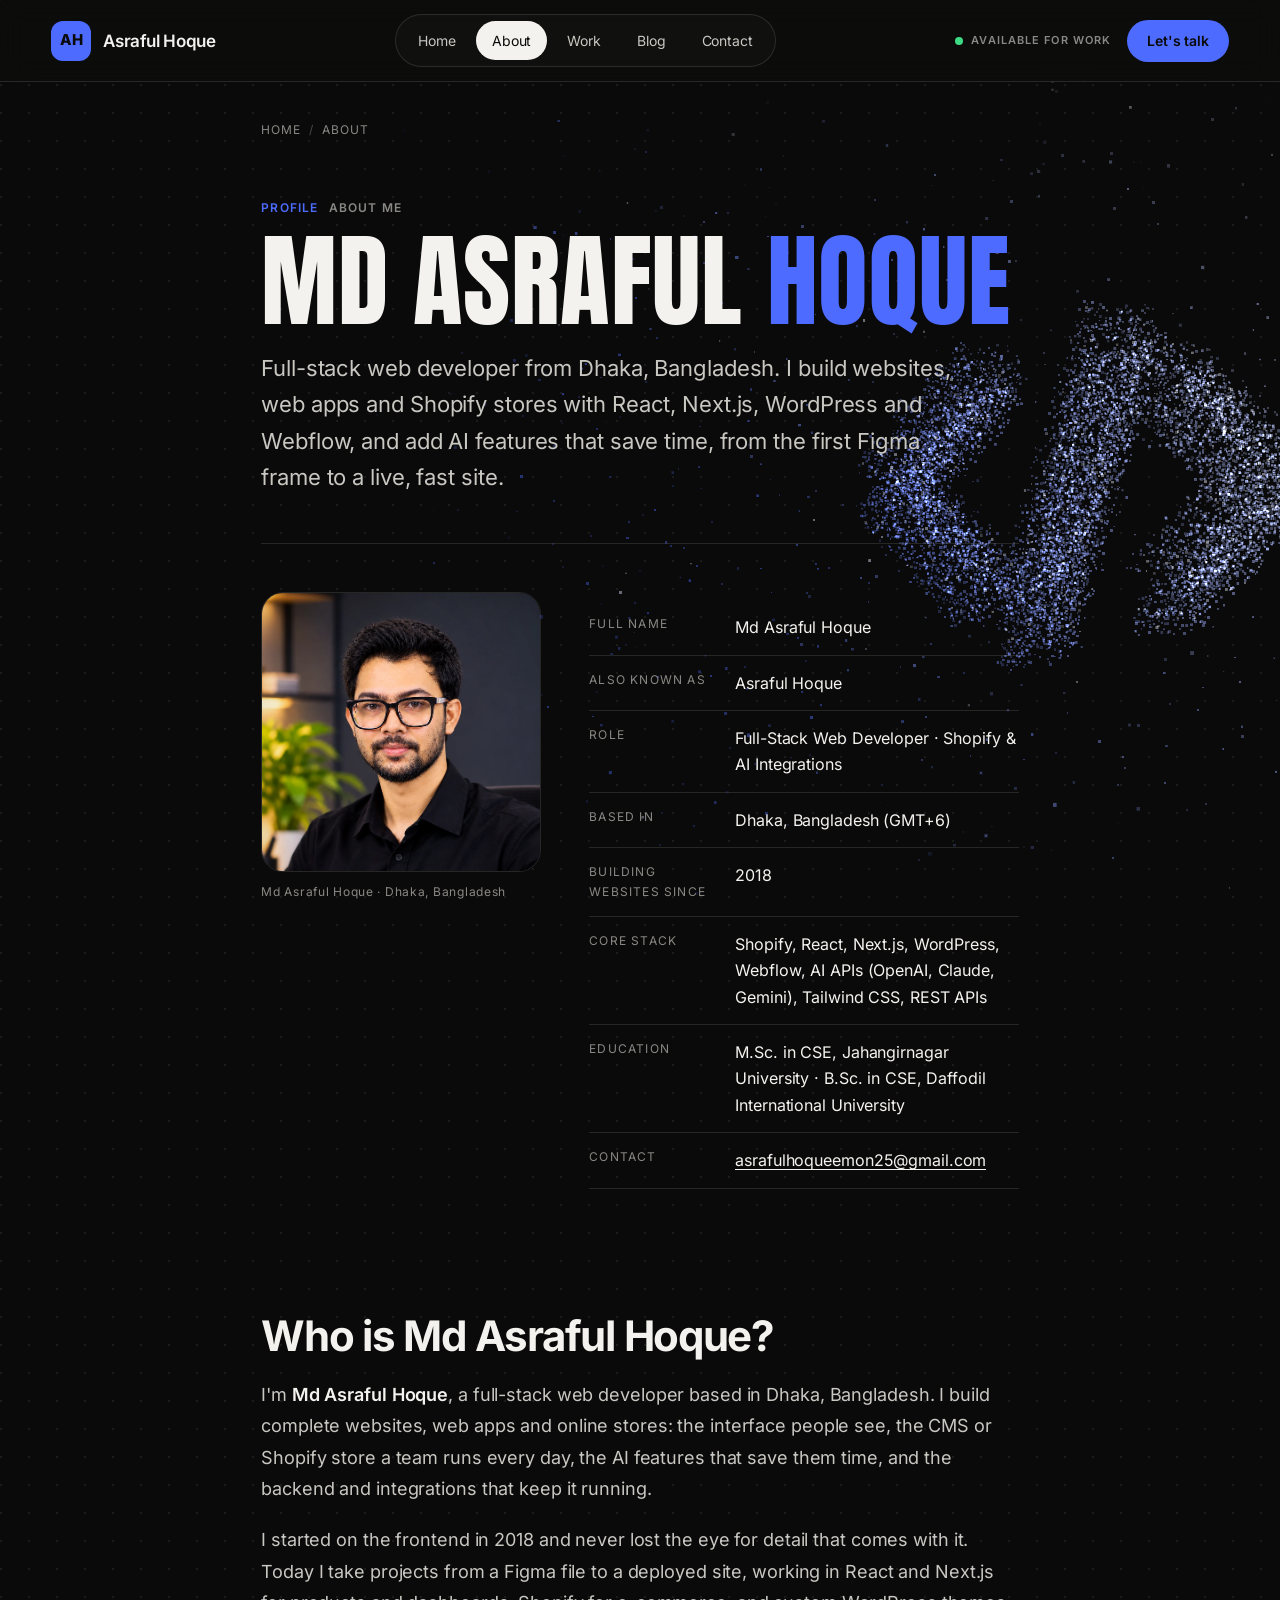
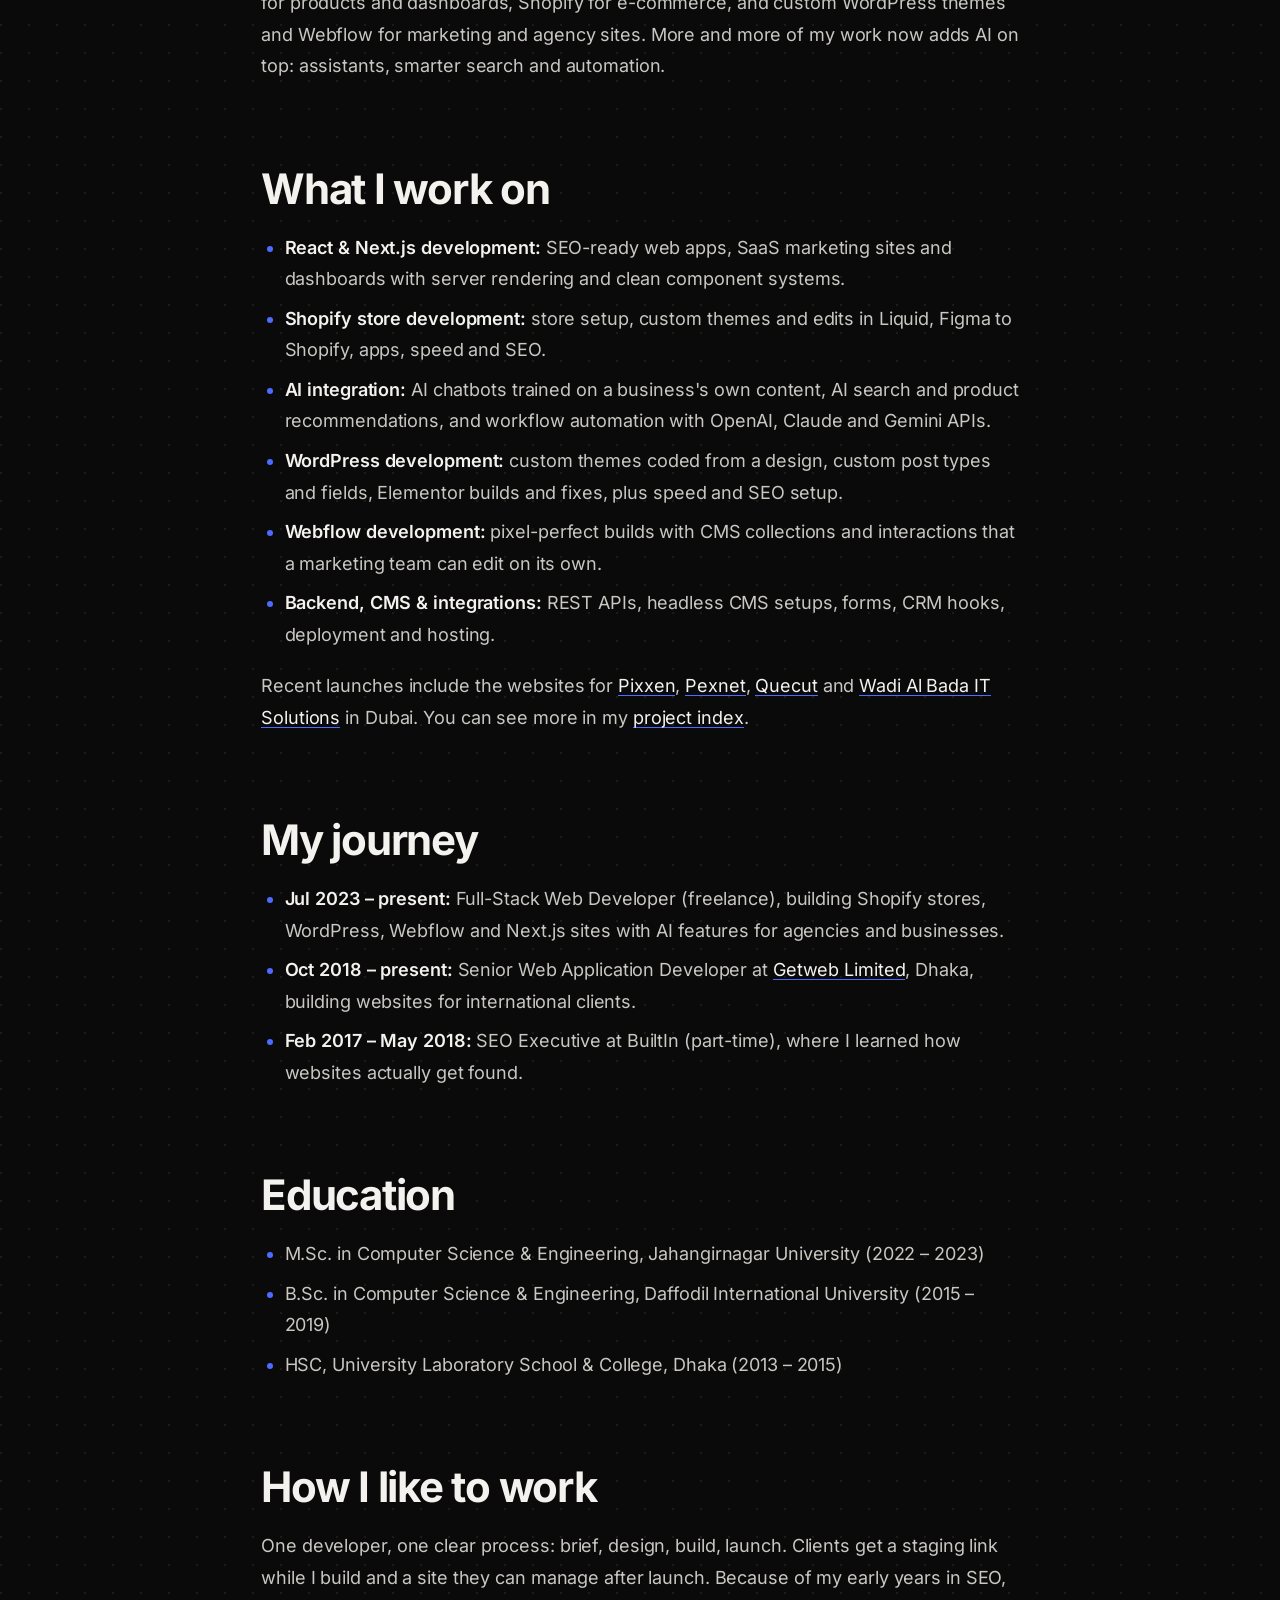
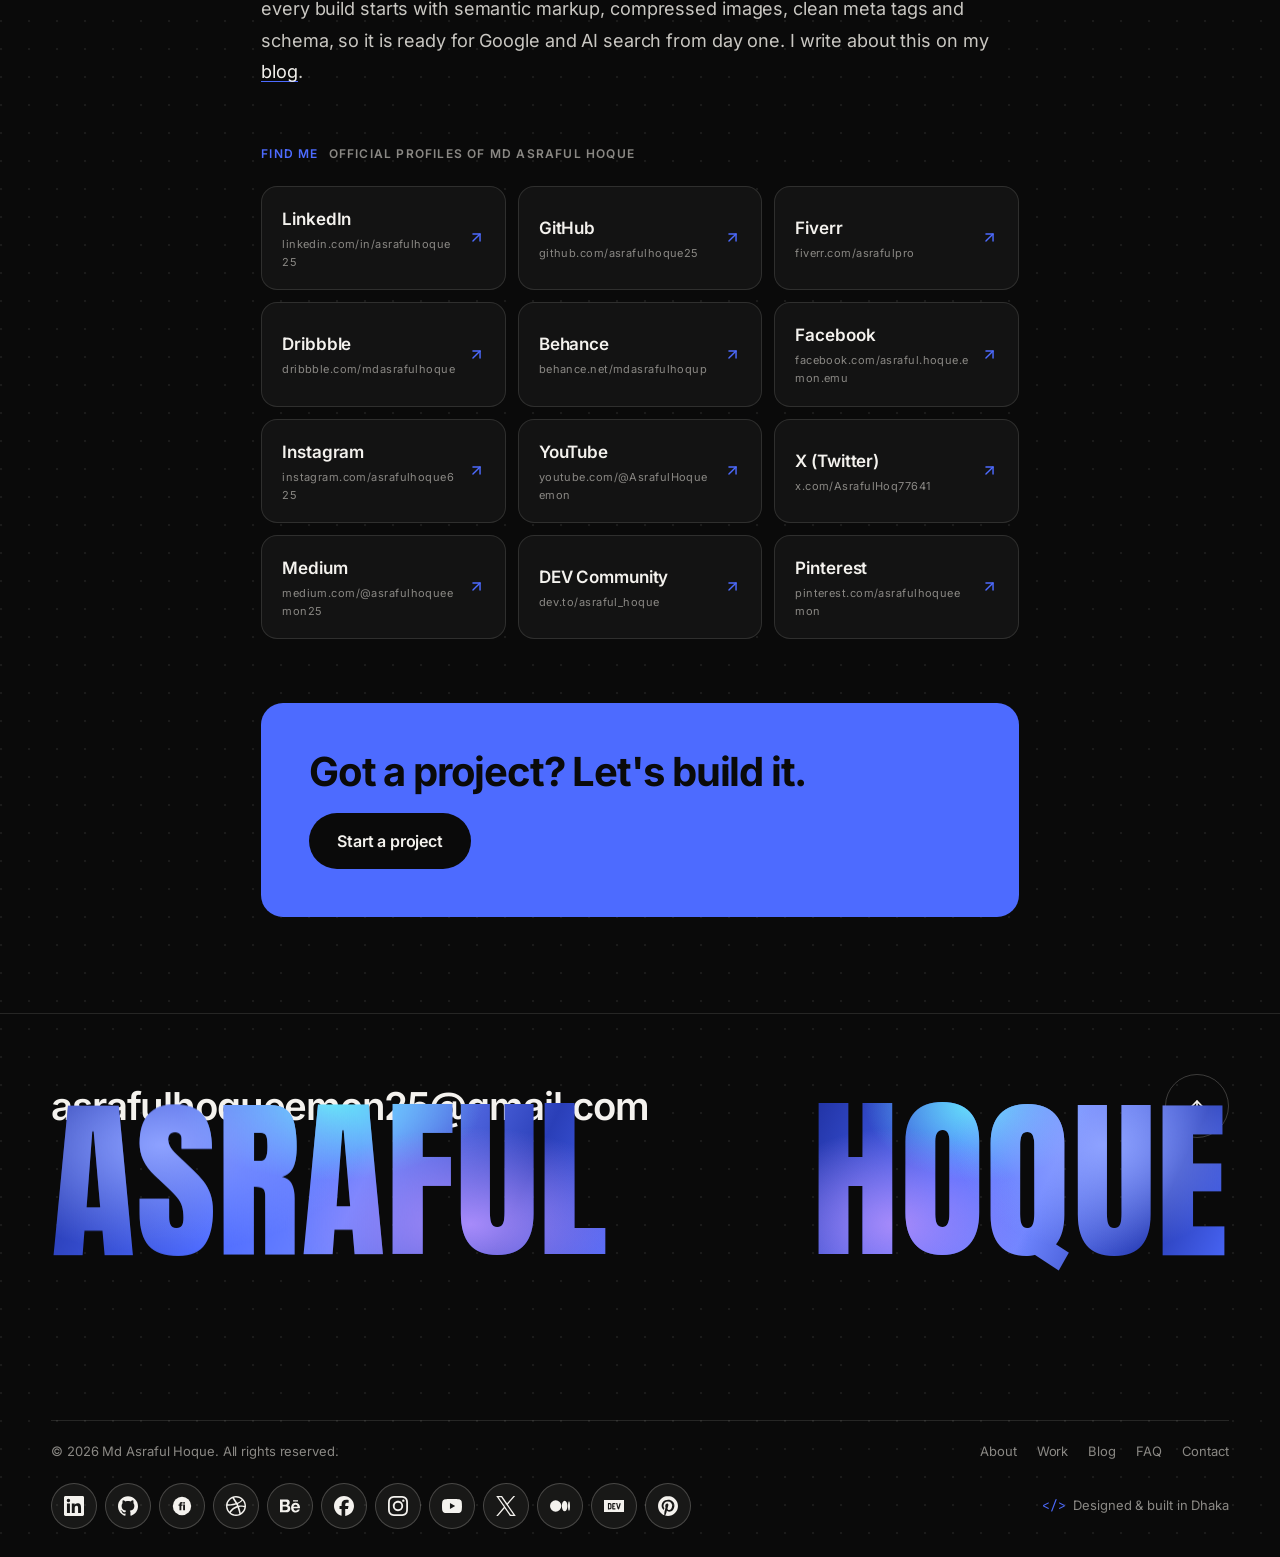
==== commit fde4a8f5: "Hero name: letters lift off the page under the cursor Replace the grid-distortion hover with a lift " ====
--- a/about/index.html
+++ b/about/index.html
@@ -31,8 +31,8 @@
   <link rel="manifest" href="/site.webmanifest">
   <link rel="preload" href="/assets/fonts/inter.woff2" as="font" type="font/woff2" crossorigin>
   <link rel="preload" href="/assets/fonts/anton.woff2" as="font" type="font/woff2" crossorigin>
-  <link rel="stylesheet" href="/assets/css/main.css?v=20261126f">
-  <link rel="stylesheet" href="/assets/css/page.css?v=20261126f">
+  <link rel="stylesheet" href="/assets/css/main.css?v=20261127a">
+  <link rel="stylesheet" href="/assets/css/page.css?v=20261127a">
   <script type="application/ld+json">
 {
   "@context": "https://schema.org",
@@ -233,9 +233,9 @@
       <p class="footer__made"><code>&lt;/&gt;</code> Designed &amp; built in Dhaka</p>
     </div>
   </footer>
-  <script src="/assets/js/vendor/lenis.min.js?v=20261126f" defer></script>
-  <script src="/assets/js/page.js?v=20261126f" defer></script>
-  <script src="/assets/js/footer-name.js?v=20261126f" defer></script>
-  <script src="/assets/js/scene.min.js?v=20261126f" defer></script>
+  <script src="/assets/js/vendor/lenis.min.js?v=20261127a" defer></script>
+  <script src="/assets/js/page.js?v=20261127a" defer></script>
+  <script src="/assets/js/footer-name.js?v=20261127a" defer></script>
+  <script src="/assets/js/scene.min.js?v=20261127a" defer></script>
 </body>
 </html>
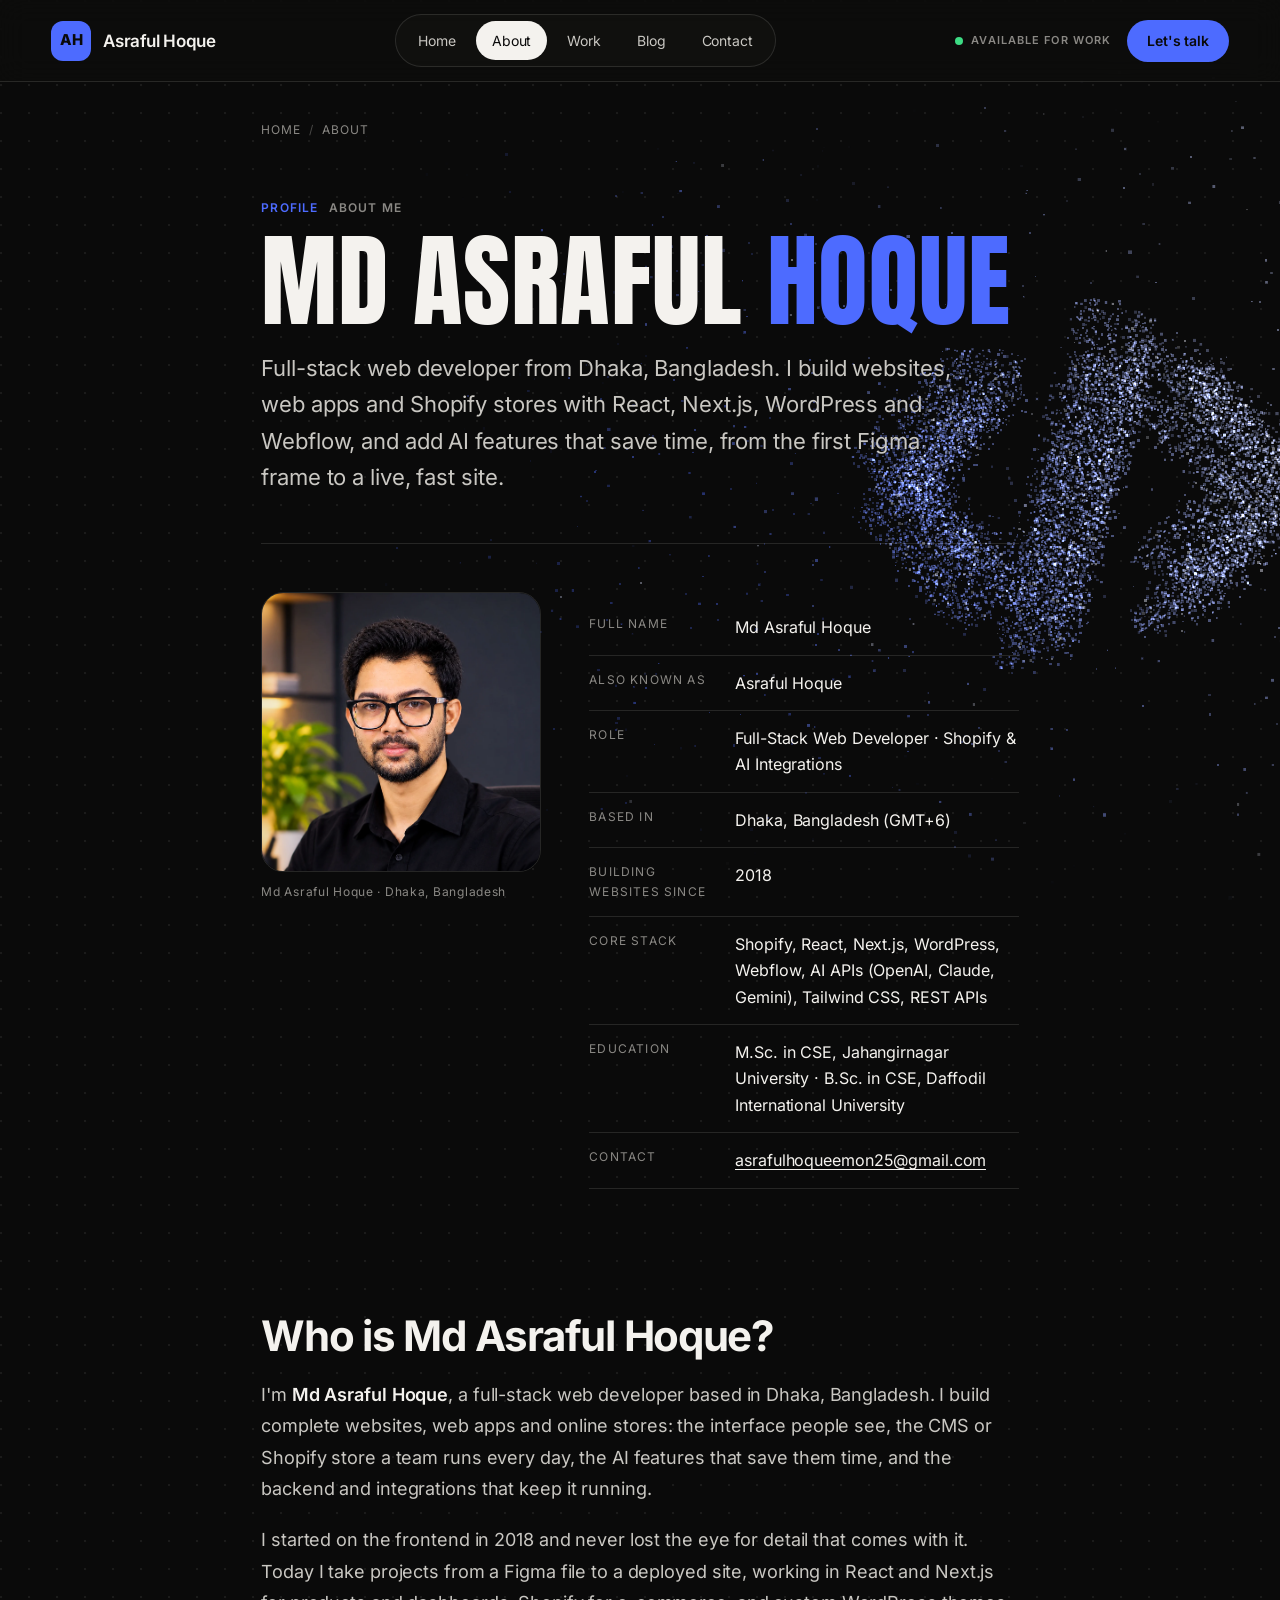
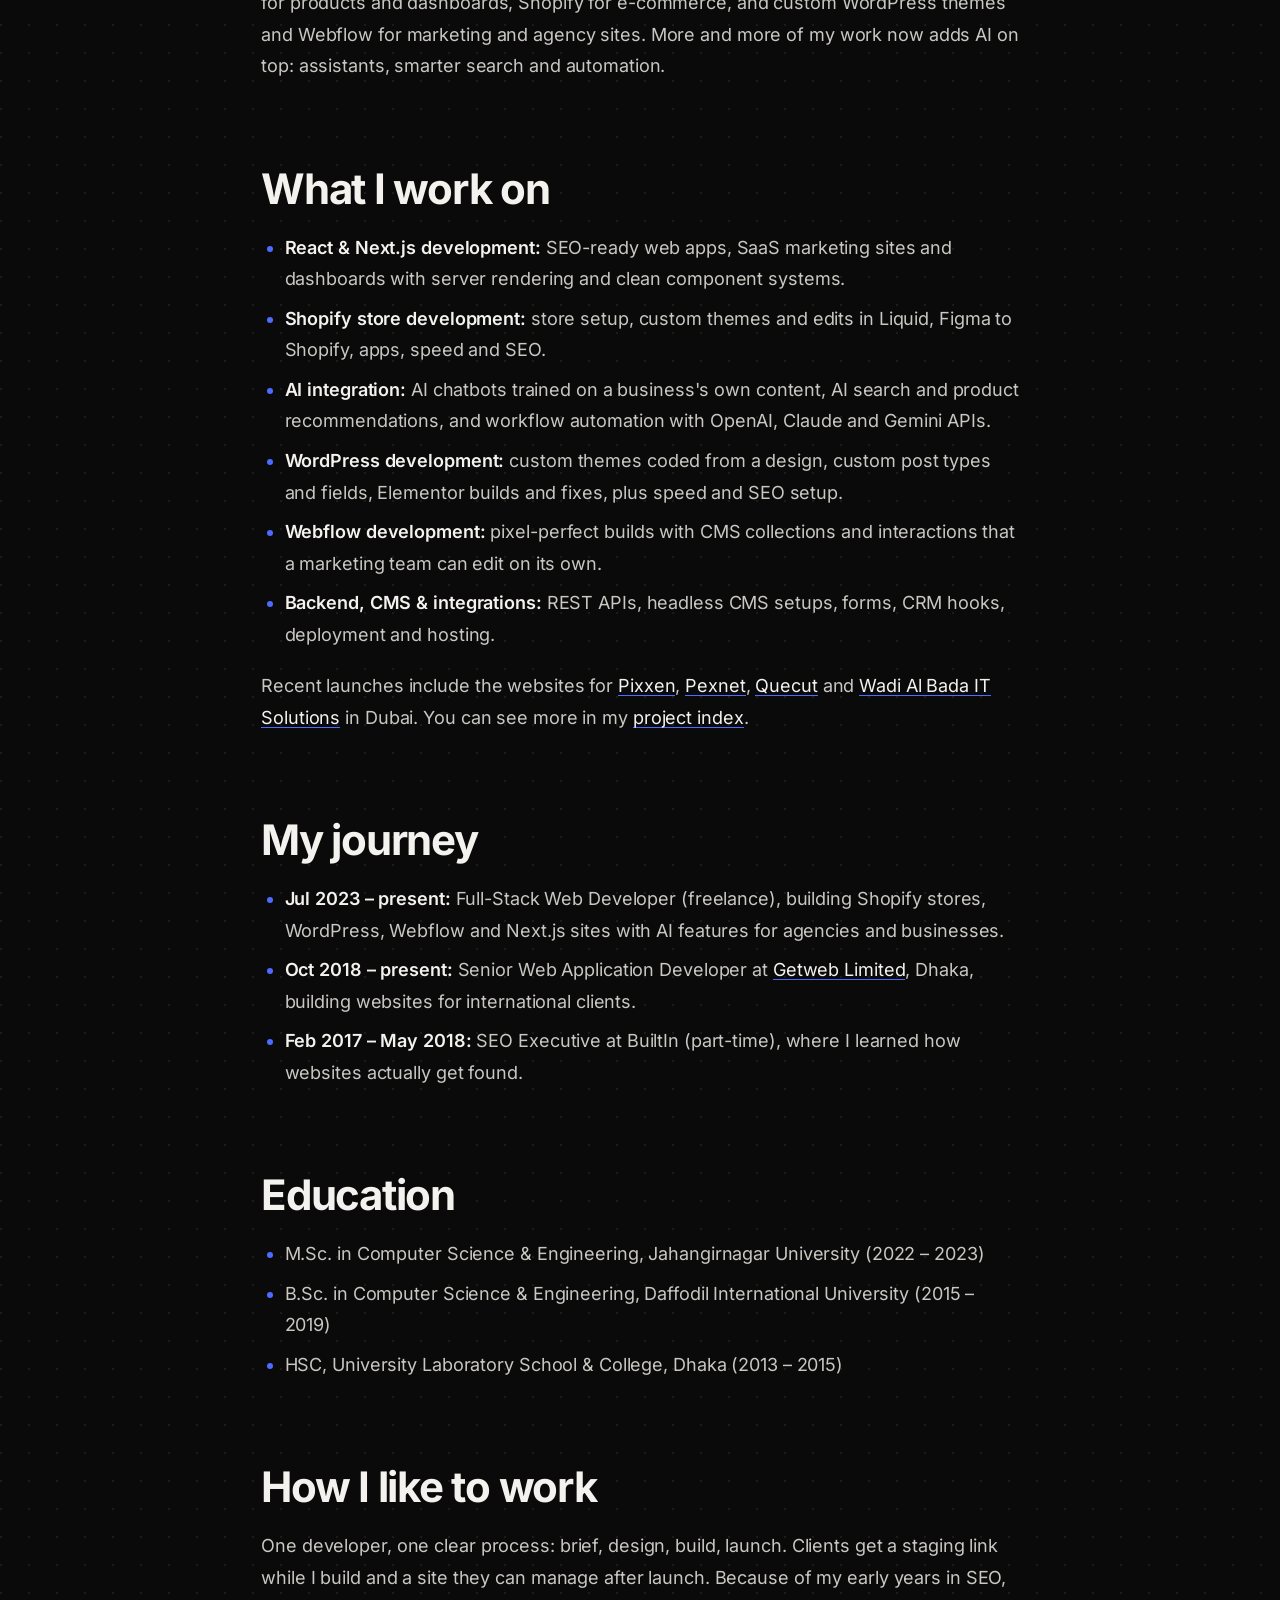
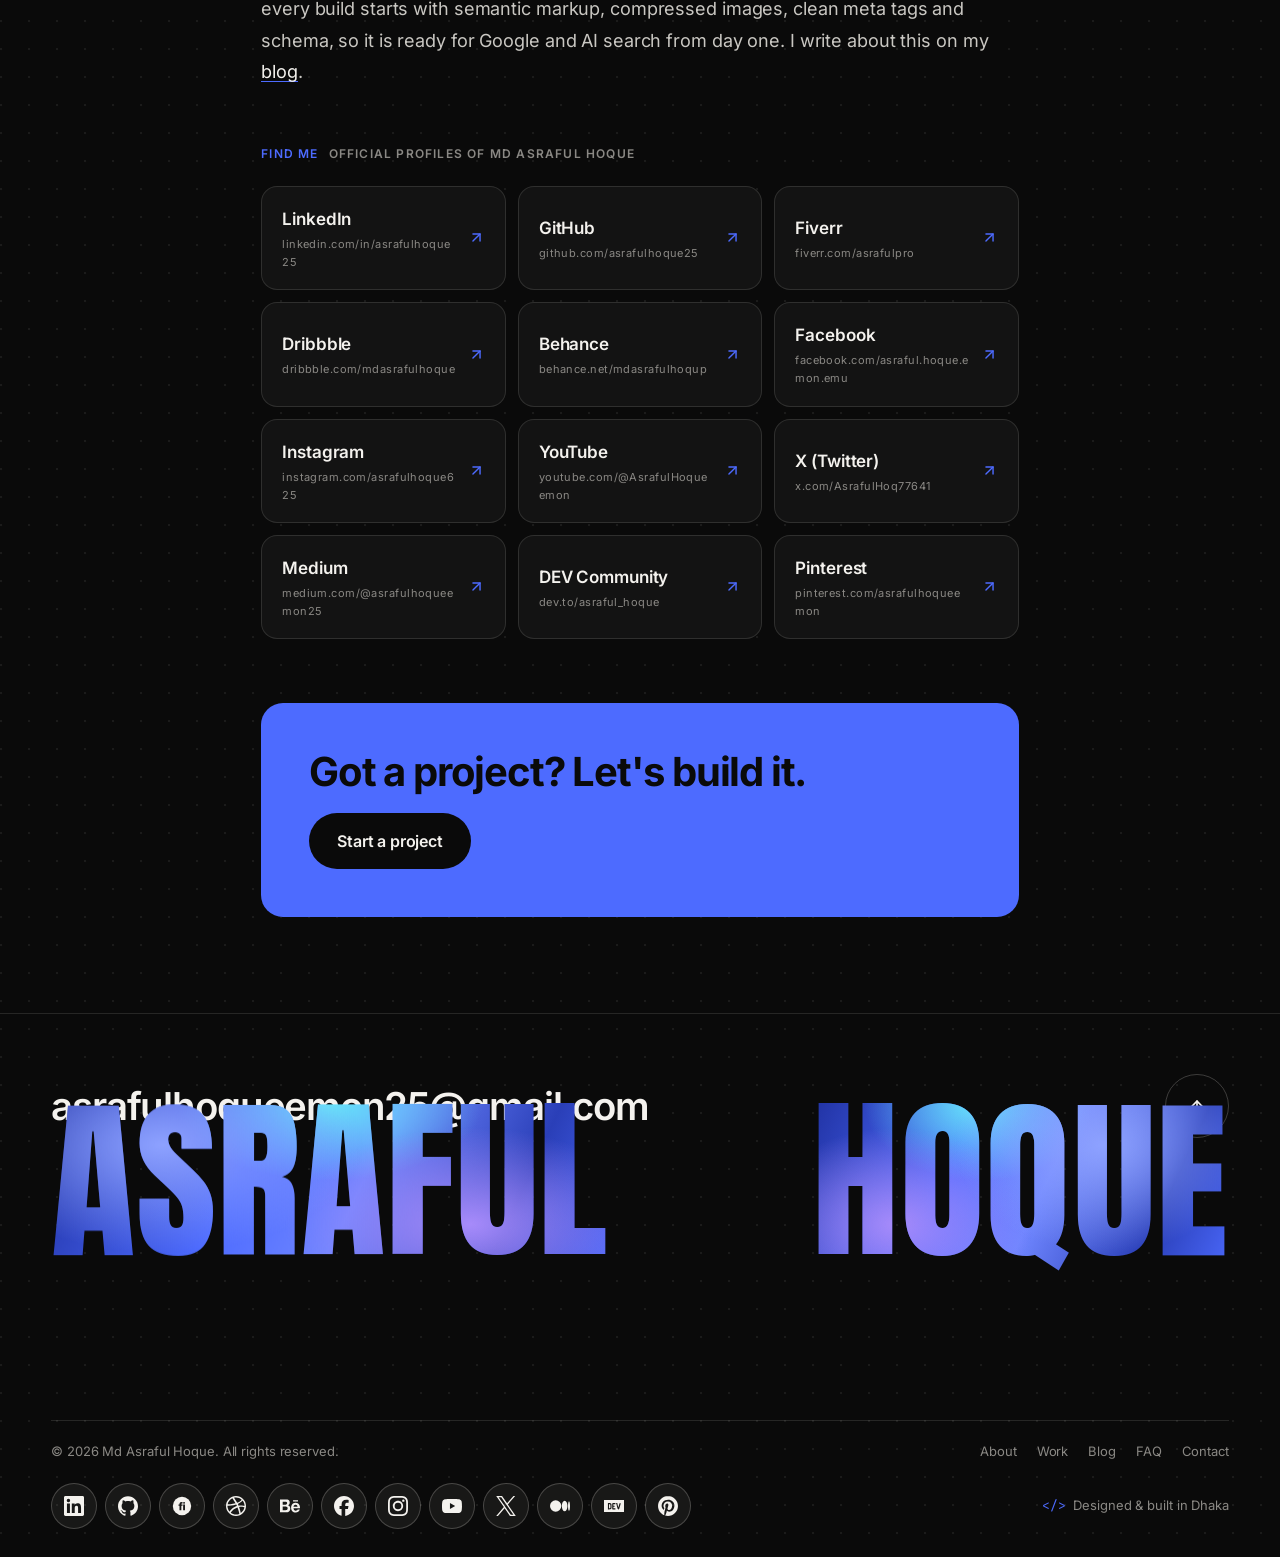
==== commit 4923813f: "Hero name: lift the letters about a third less The letters rose too far on hover. The bump now lifts" ====
--- a/about/index.html
+++ b/about/index.html
@@ -31,8 +31,8 @@
   <link rel="manifest" href="/site.webmanifest">
   <link rel="preload" href="/assets/fonts/inter.woff2" as="font" type="font/woff2" crossorigin>
   <link rel="preload" href="/assets/fonts/anton.woff2" as="font" type="font/woff2" crossorigin>
-  <link rel="stylesheet" href="/assets/css/main.css?v=20261127a">
-  <link rel="stylesheet" href="/assets/css/page.css?v=20261127a">
+  <link rel="stylesheet" href="/assets/css/main.css?v=20261127b">
+  <link rel="stylesheet" href="/assets/css/page.css?v=20261127b">
   <script type="application/ld+json">
 {
   "@context": "https://schema.org",
@@ -233,9 +233,9 @@
       <p class="footer__made"><code>&lt;/&gt;</code> Designed &amp; built in Dhaka</p>
     </div>
   </footer>
-  <script src="/assets/js/vendor/lenis.min.js?v=20261127a" defer></script>
-  <script src="/assets/js/page.js?v=20261127a" defer></script>
-  <script src="/assets/js/footer-name.js?v=20261127a" defer></script>
-  <script src="/assets/js/scene.min.js?v=20261127a" defer></script>
+  <script src="/assets/js/vendor/lenis.min.js?v=20261127b" defer></script>
+  <script src="/assets/js/page.js?v=20261127b" defer></script>
+  <script src="/assets/js/footer-name.js?v=20261127b" defer></script>
+  <script src="/assets/js/scene.min.js?v=20261127b" defer></script>
 </body>
 </html>
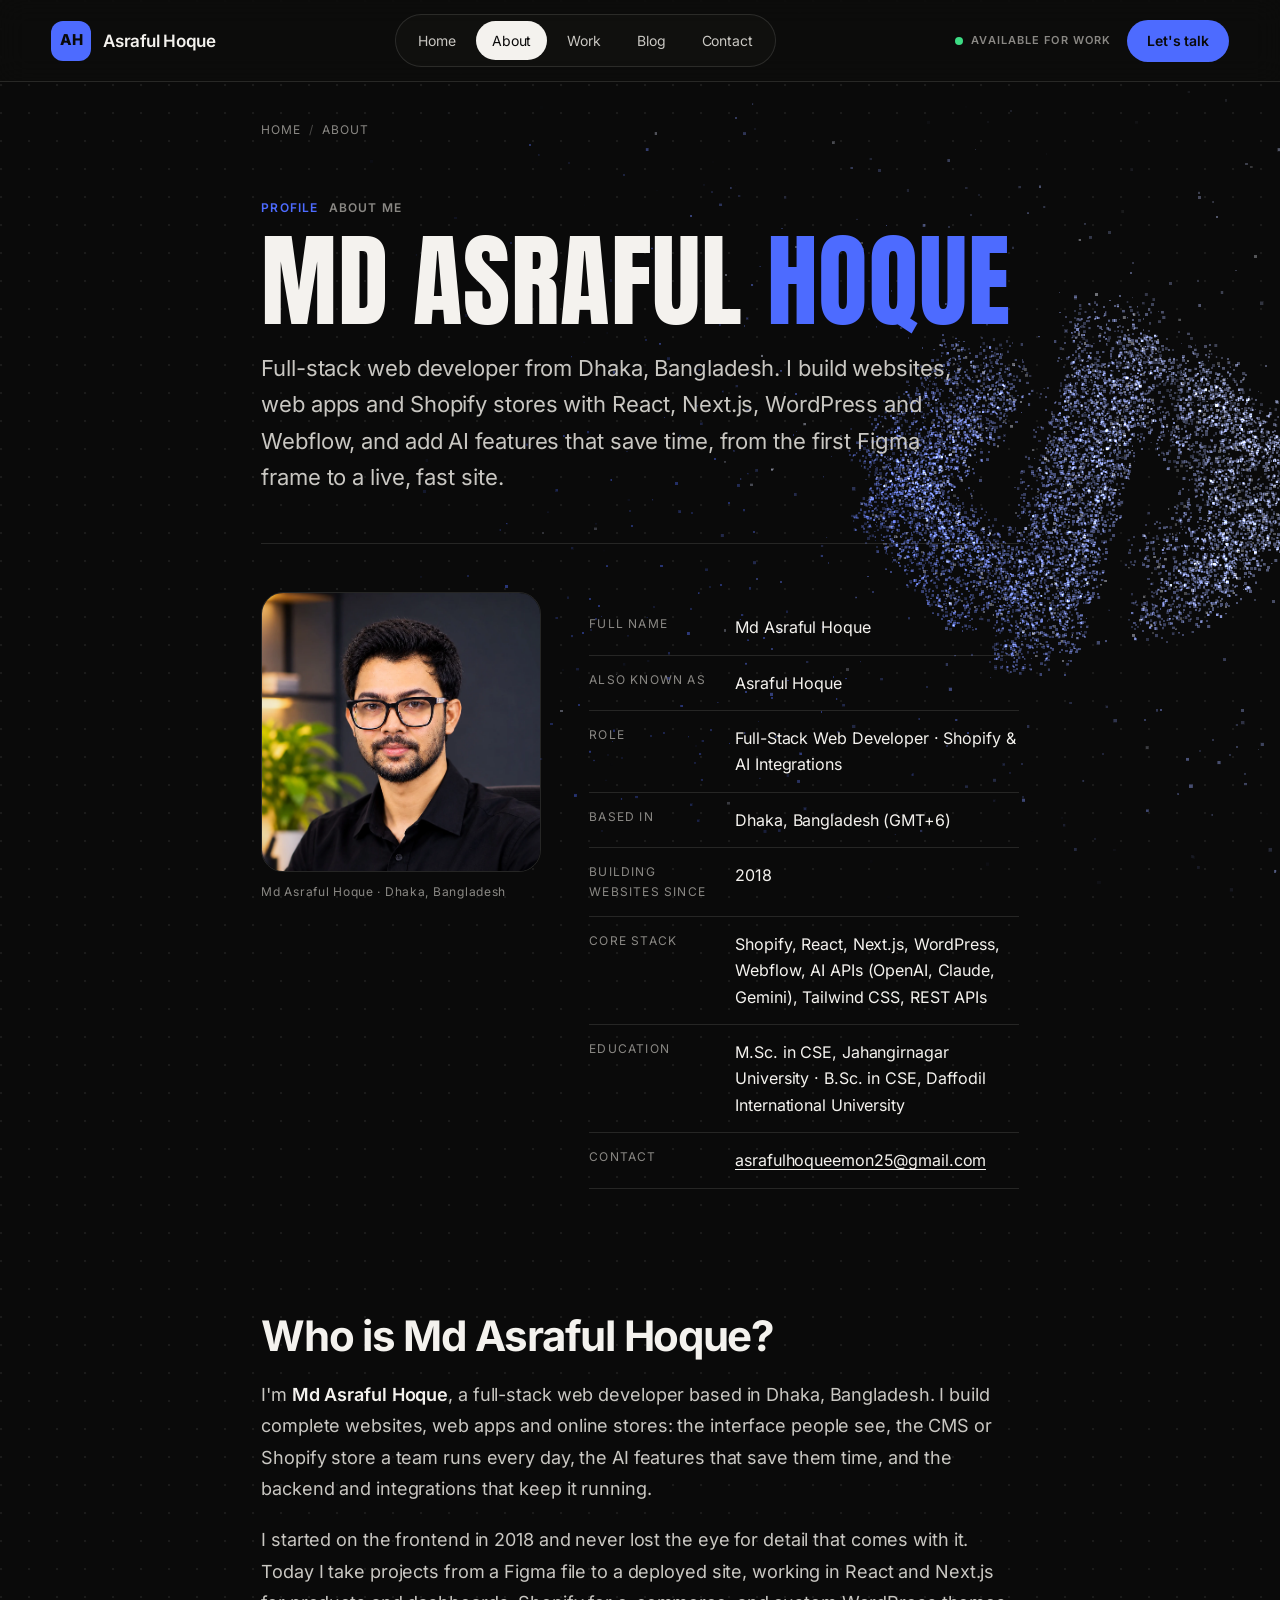
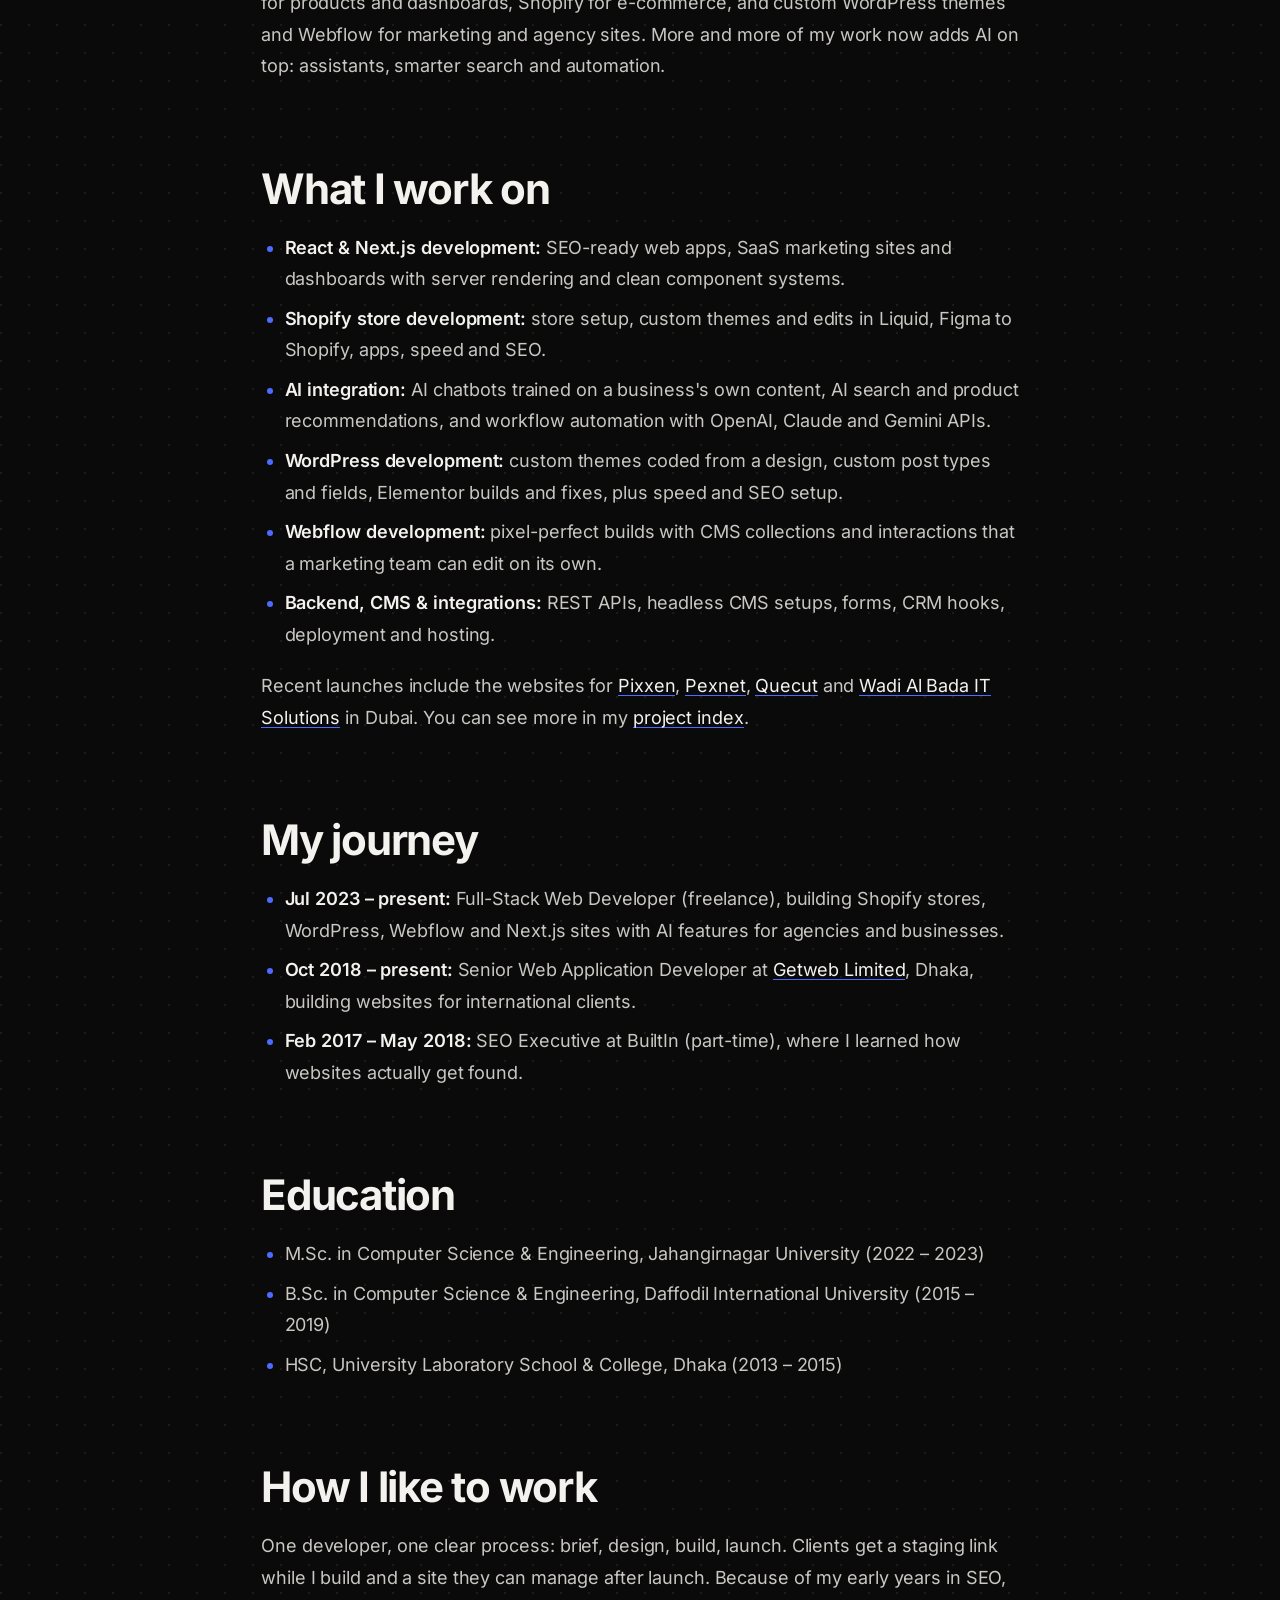
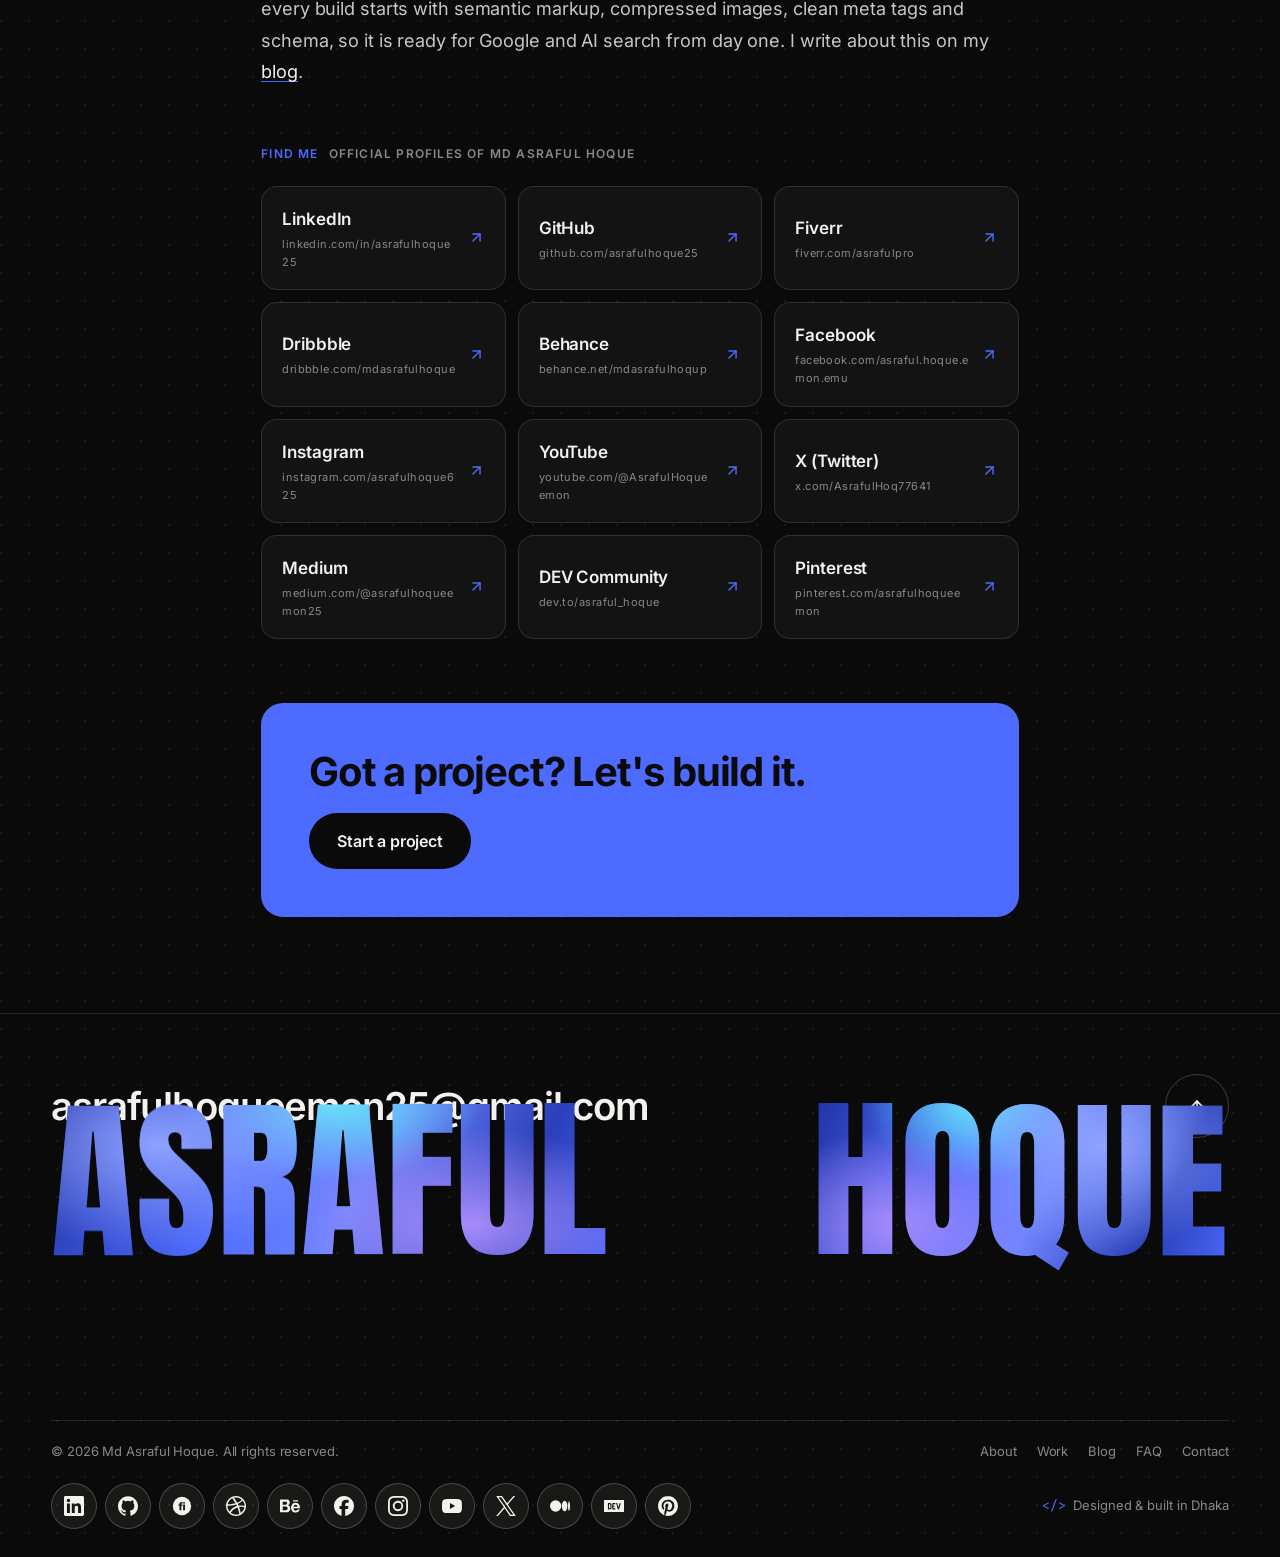
==== commit 851654fc: "Hero name: lift only on the letters, smaller and calmer - The lift runs only while the pointer is on" ====
--- a/about/index.html
+++ b/about/index.html
@@ -31,8 +31,8 @@
   <link rel="manifest" href="/site.webmanifest">
   <link rel="preload" href="/assets/fonts/inter.woff2" as="font" type="font/woff2" crossorigin>
   <link rel="preload" href="/assets/fonts/anton.woff2" as="font" type="font/woff2" crossorigin>
-  <link rel="stylesheet" href="/assets/css/main.css?v=20261127b">
-  <link rel="stylesheet" href="/assets/css/page.css?v=20261127b">
+  <link rel="stylesheet" href="/assets/css/main.css?v=20261127c">
+  <link rel="stylesheet" href="/assets/css/page.css?v=20261127c">
   <script type="application/ld+json">
 {
   "@context": "https://schema.org",
@@ -233,9 +233,9 @@
       <p class="footer__made"><code>&lt;/&gt;</code> Designed &amp; built in Dhaka</p>
     </div>
   </footer>
-  <script src="/assets/js/vendor/lenis.min.js?v=20261127b" defer></script>
-  <script src="/assets/js/page.js?v=20261127b" defer></script>
-  <script src="/assets/js/footer-name.js?v=20261127b" defer></script>
-  <script src="/assets/js/scene.min.js?v=20261127b" defer></script>
+  <script src="/assets/js/vendor/lenis.min.js?v=20261127c" defer></script>
+  <script src="/assets/js/page.js?v=20261127c" defer></script>
+  <script src="/assets/js/footer-name.js?v=20261127c" defer></script>
+  <script src="/assets/js/scene.min.js?v=20261127c" defer></script>
 </body>
 </html>
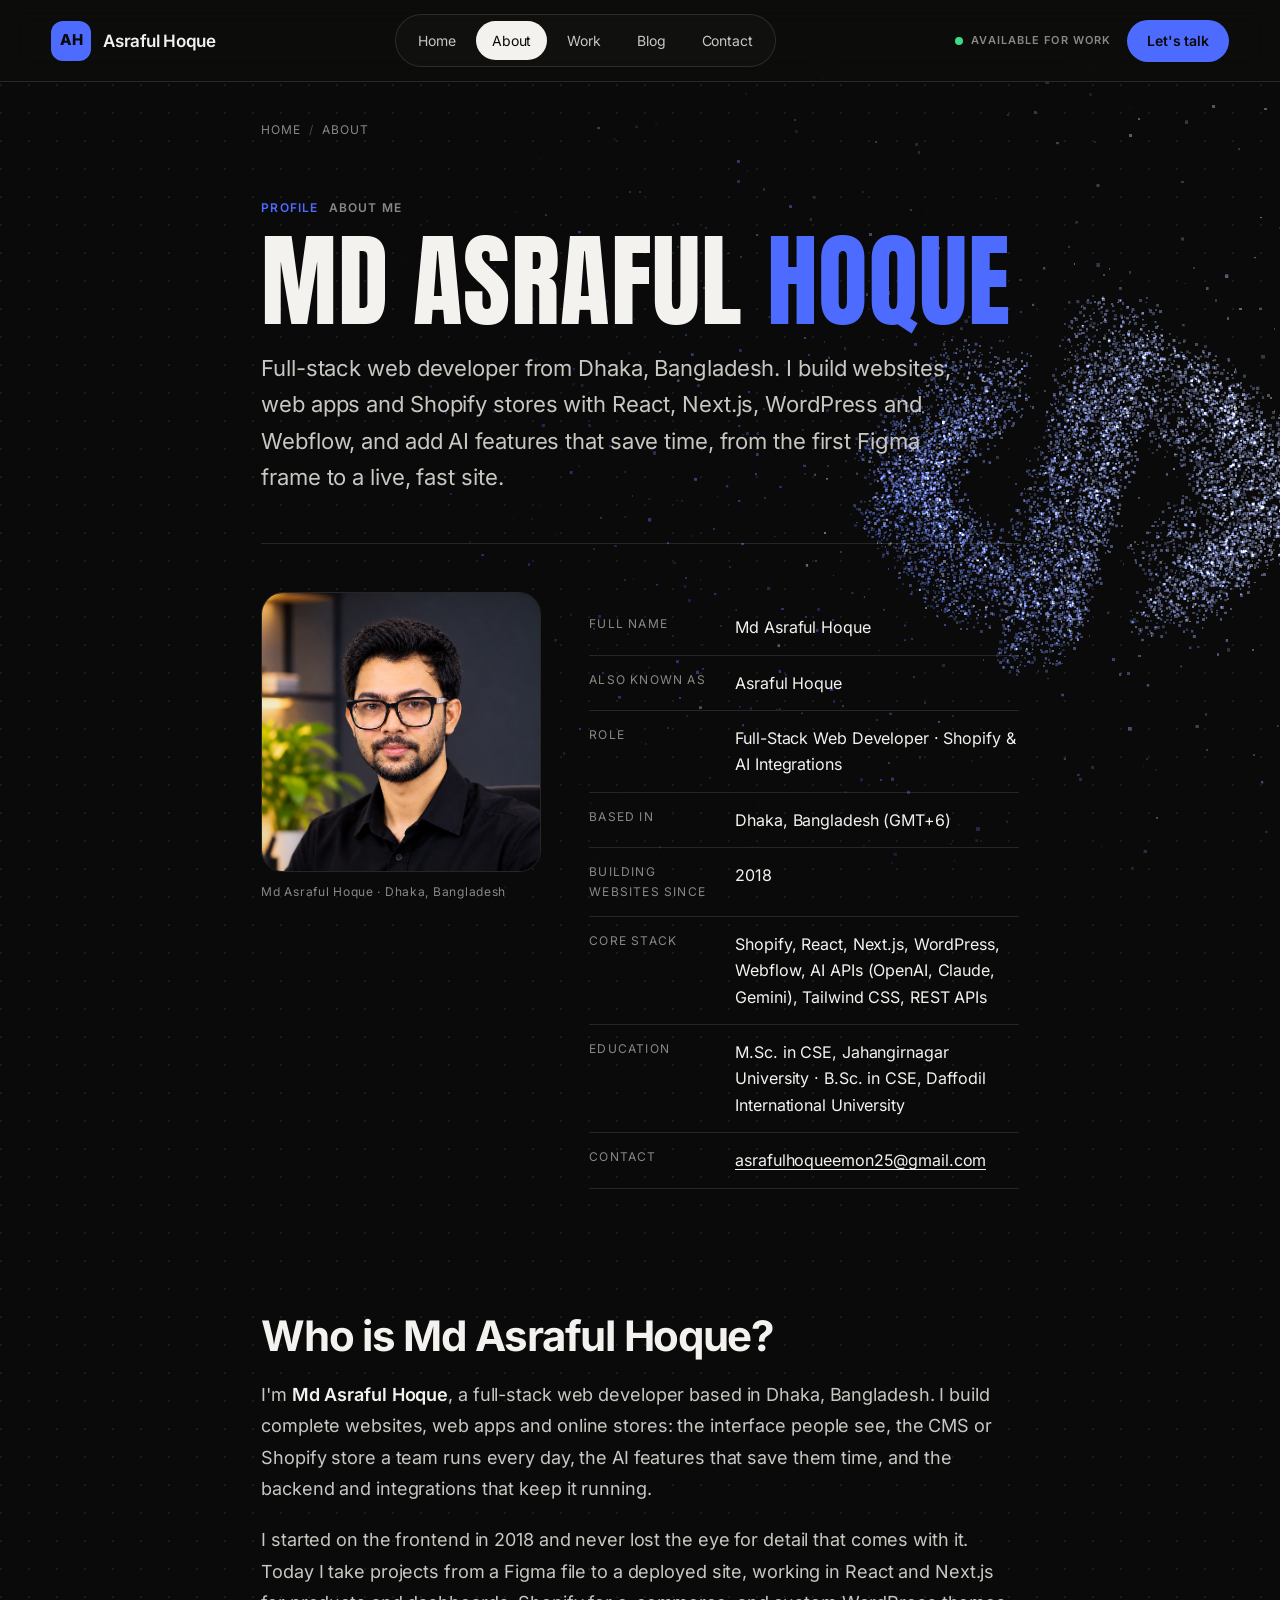
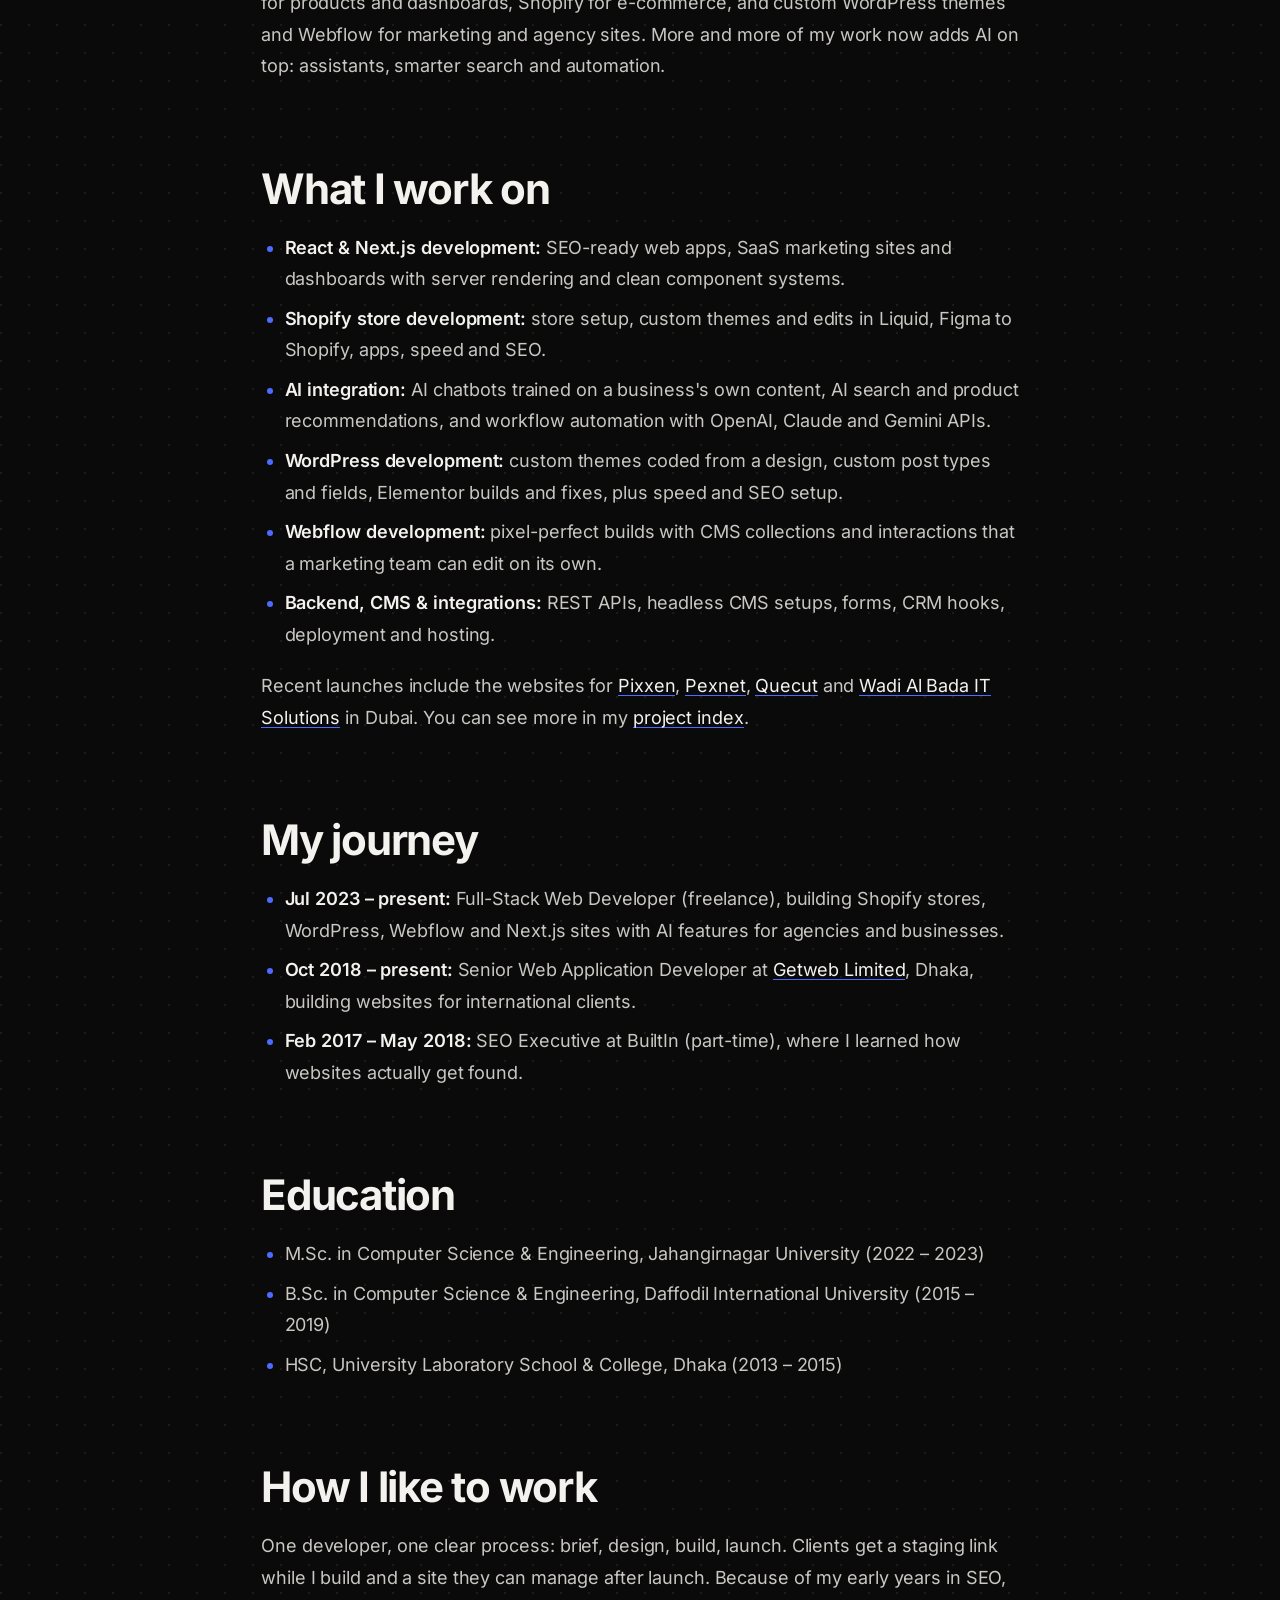
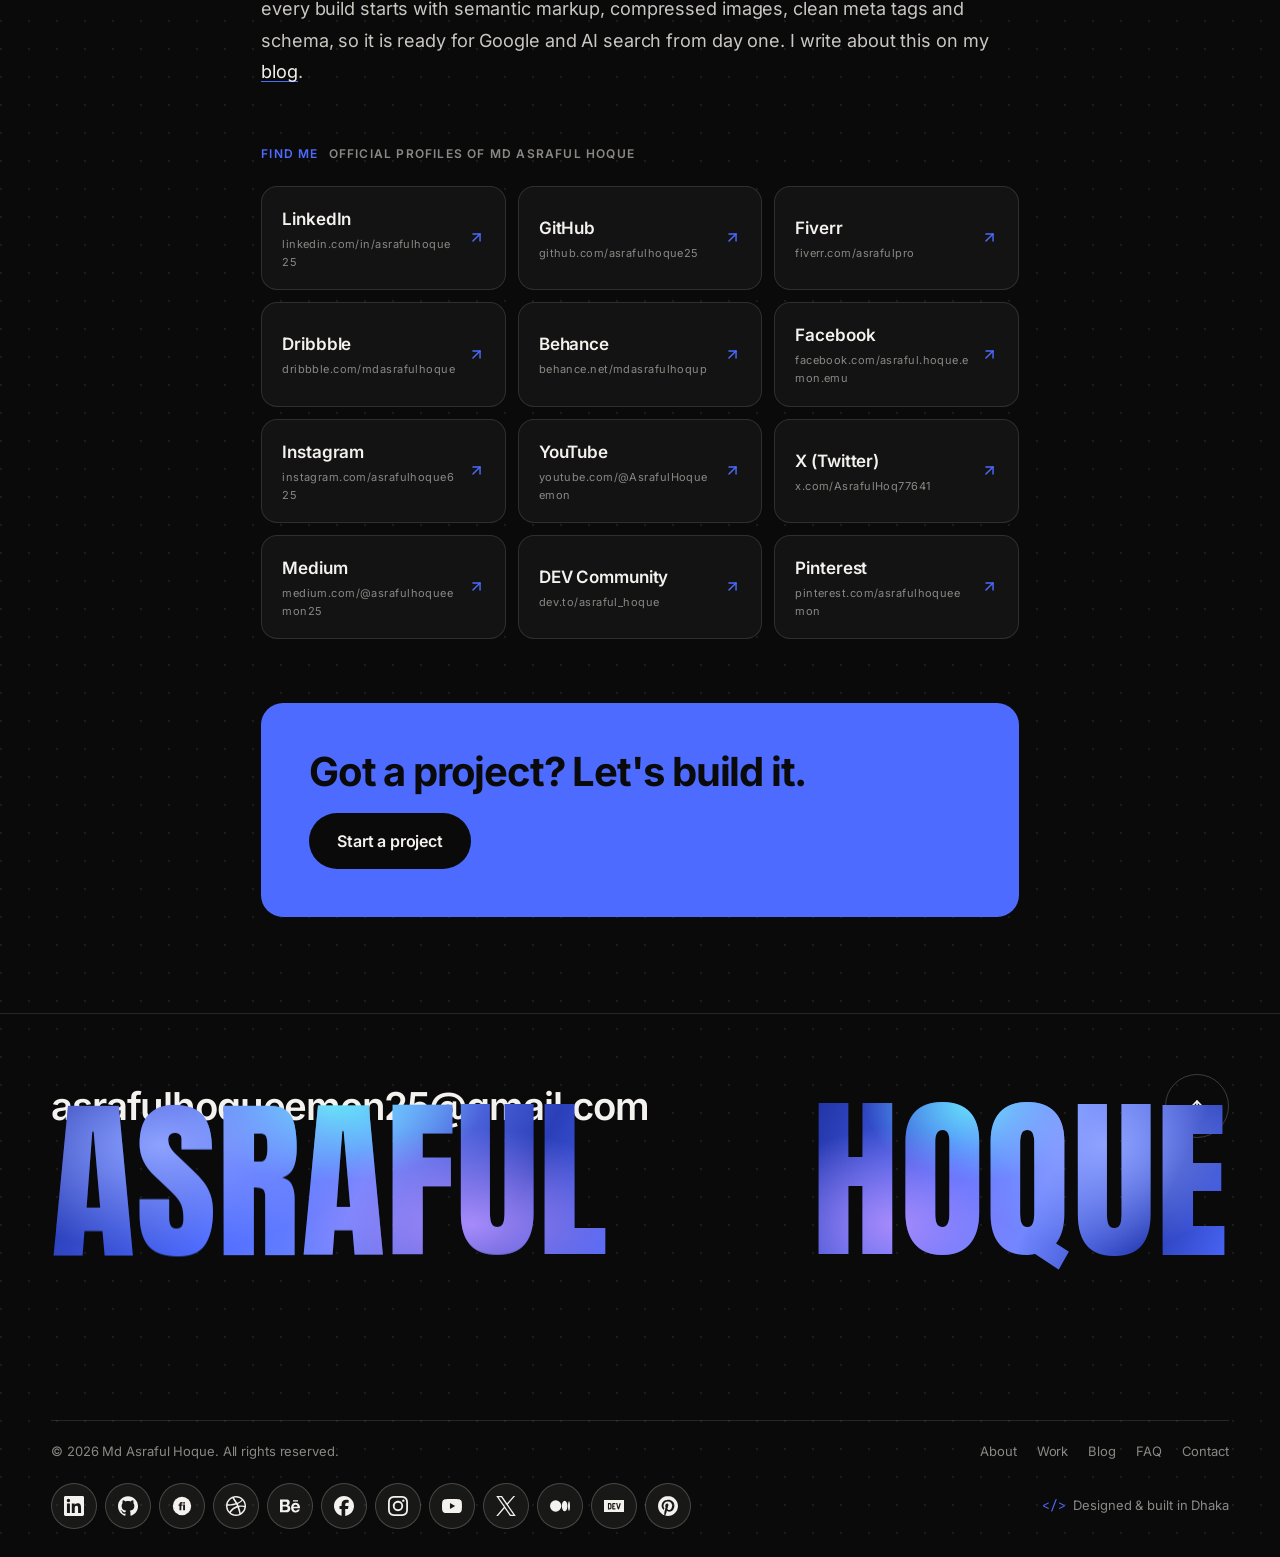
==== commit cda1c7c3: "Hero name: peel the letters off a tilted page, like the Codrops demo Rebuild the hover in real 3D, a" ====
--- a/about/index.html
+++ b/about/index.html
@@ -31,8 +31,8 @@
   <link rel="manifest" href="/site.webmanifest">
   <link rel="preload" href="/assets/fonts/inter.woff2" as="font" type="font/woff2" crossorigin>
   <link rel="preload" href="/assets/fonts/anton.woff2" as="font" type="font/woff2" crossorigin>
-  <link rel="stylesheet" href="/assets/css/main.css?v=20261127c">
-  <link rel="stylesheet" href="/assets/css/page.css?v=20261127c">
+  <link rel="stylesheet" href="/assets/css/main.css?v=20261127d">
+  <link rel="stylesheet" href="/assets/css/page.css?v=20261127d">
   <script type="application/ld+json">
 {
   "@context": "https://schema.org",
@@ -233,9 +233,9 @@
       <p class="footer__made"><code>&lt;/&gt;</code> Designed &amp; built in Dhaka</p>
     </div>
   </footer>
-  <script src="/assets/js/vendor/lenis.min.js?v=20261127c" defer></script>
-  <script src="/assets/js/page.js?v=20261127c" defer></script>
-  <script src="/assets/js/footer-name.js?v=20261127c" defer></script>
-  <script src="/assets/js/scene.min.js?v=20261127c" defer></script>
+  <script src="/assets/js/vendor/lenis.min.js?v=20261127d" defer></script>
+  <script src="/assets/js/page.js?v=20261127d" defer></script>
+  <script src="/assets/js/footer-name.js?v=20261127d" defer></script>
+  <script src="/assets/js/scene.min.js?v=20261127d" defer></script>
 </body>
 </html>
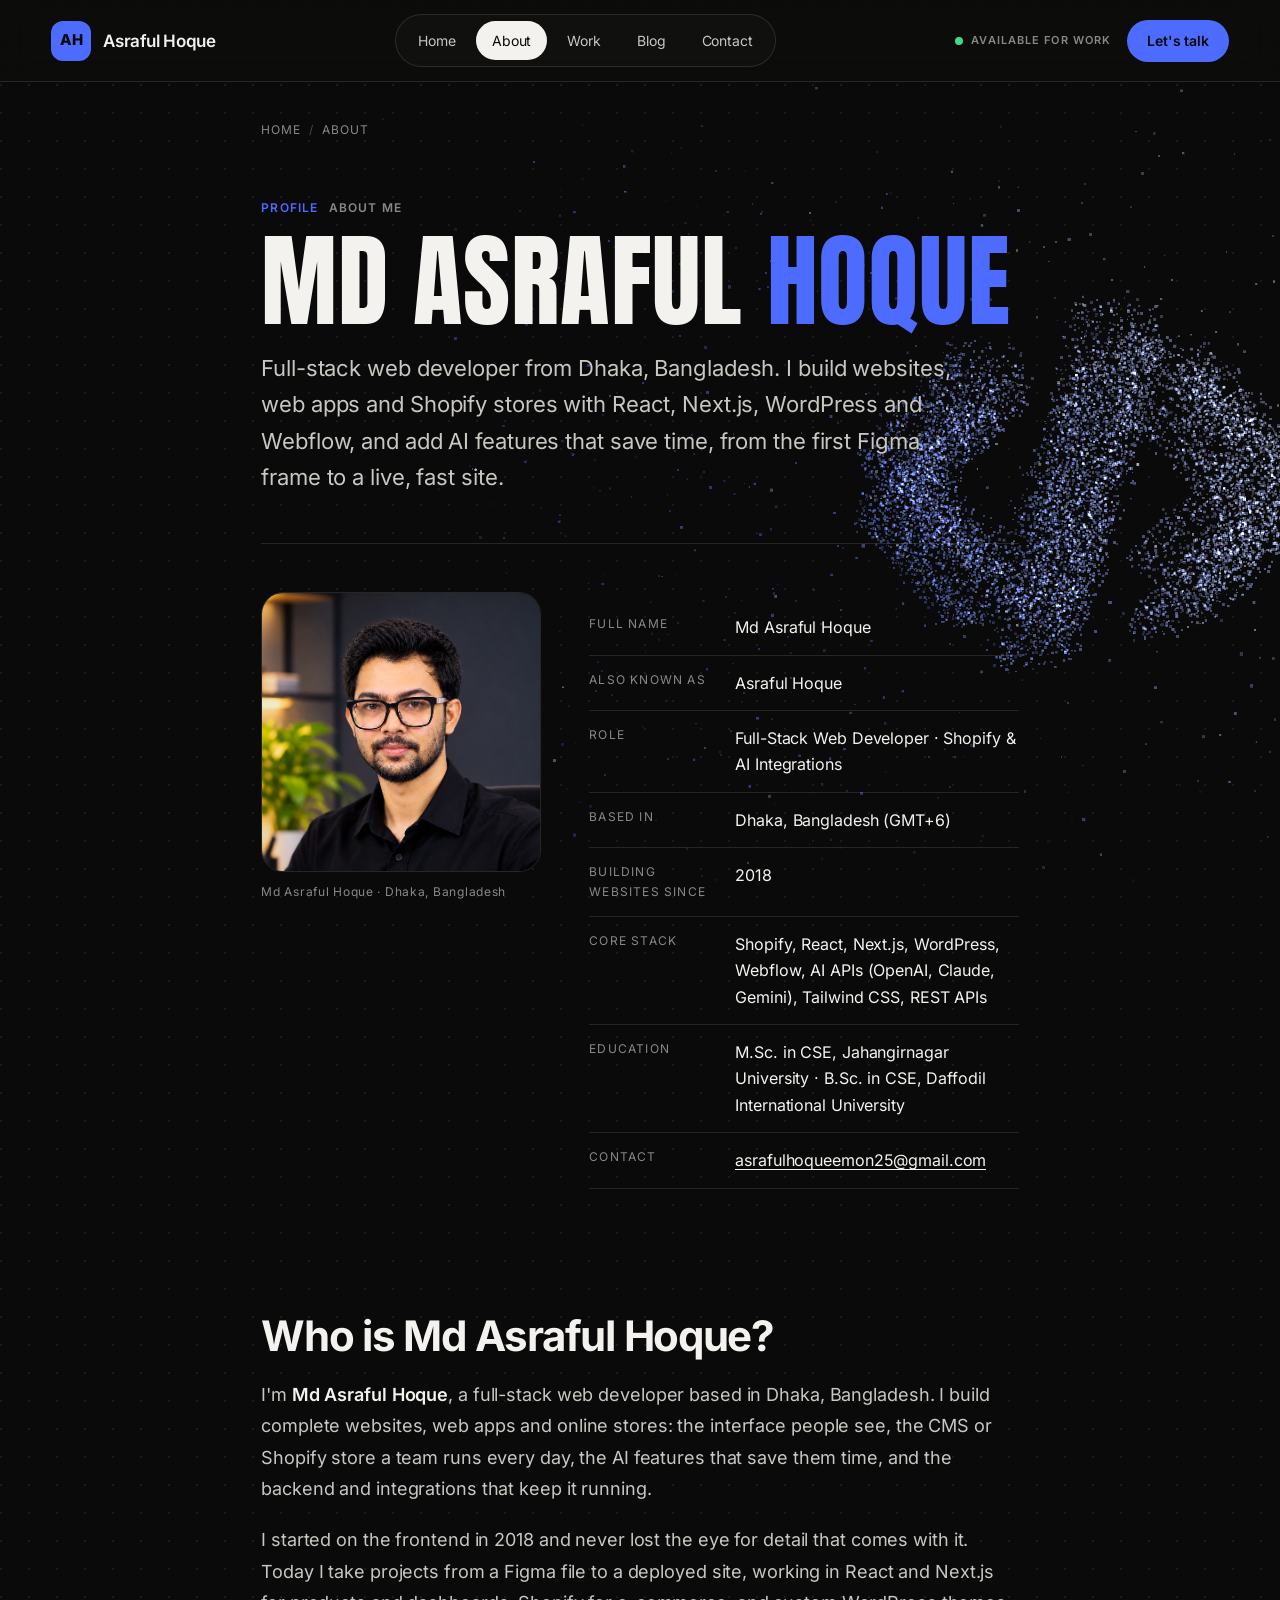
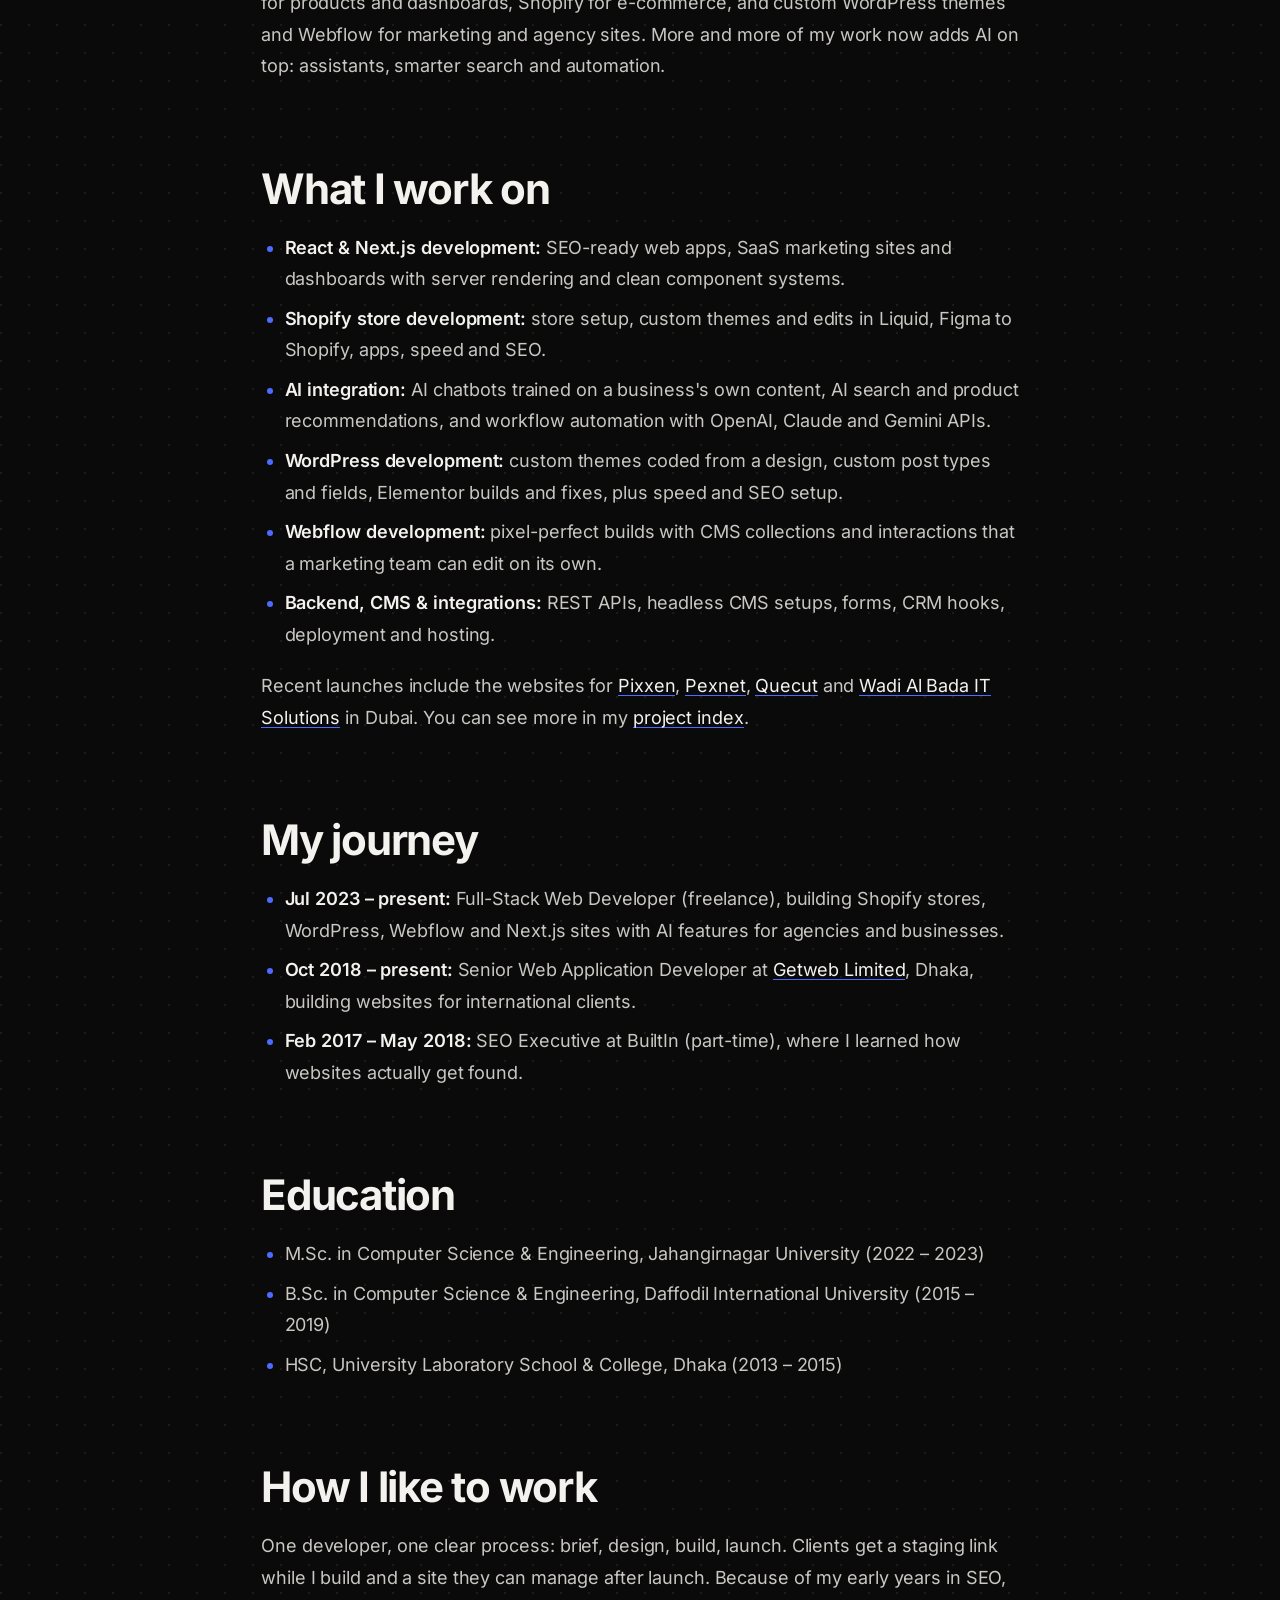
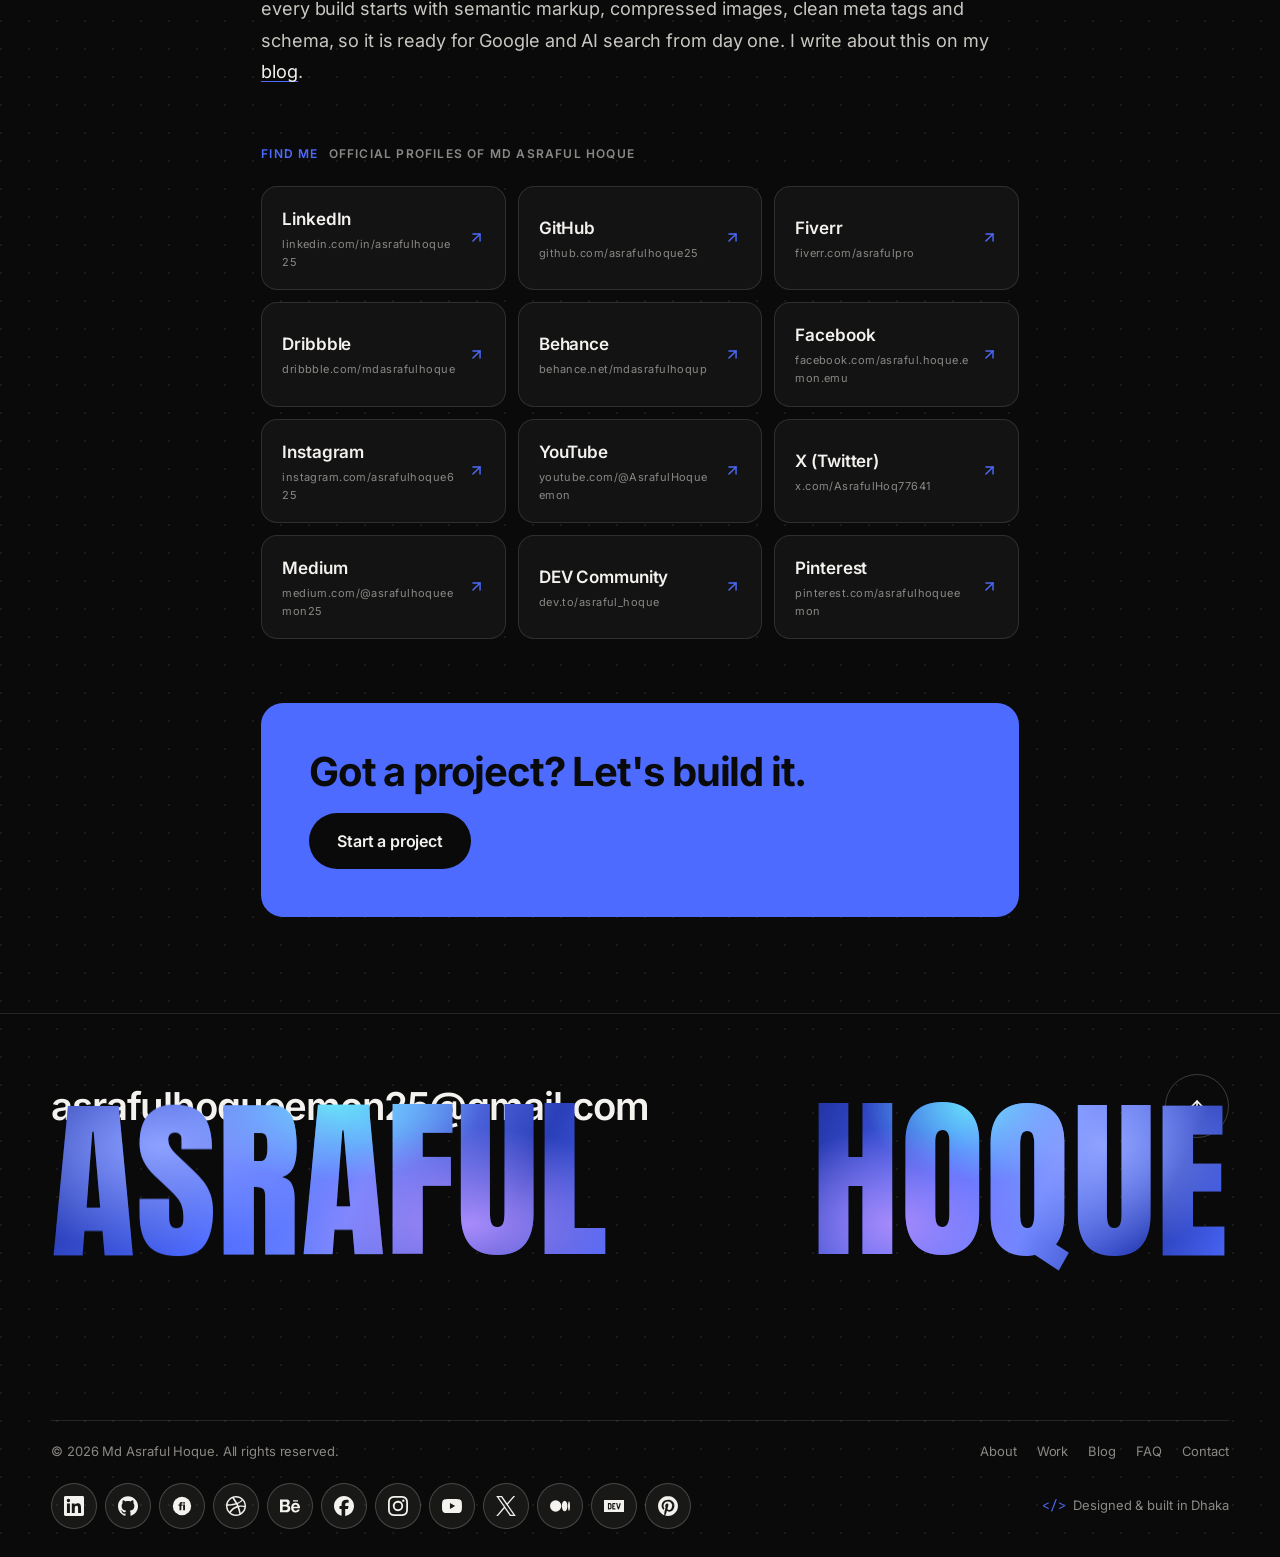
==== commit e6107780: "Hero name: a slight fixed lean; hover only peels the letters The name now leans back about 31 degree" ====
--- a/about/index.html
+++ b/about/index.html
@@ -31,8 +31,8 @@
   <link rel="manifest" href="/site.webmanifest">
   <link rel="preload" href="/assets/fonts/inter.woff2" as="font" type="font/woff2" crossorigin>
   <link rel="preload" href="/assets/fonts/anton.woff2" as="font" type="font/woff2" crossorigin>
-  <link rel="stylesheet" href="/assets/css/main.css?v=20261127d">
-  <link rel="stylesheet" href="/assets/css/page.css?v=20261127d">
+  <link rel="stylesheet" href="/assets/css/main.css?v=20261127e">
+  <link rel="stylesheet" href="/assets/css/page.css?v=20261127e">
   <script type="application/ld+json">
 {
   "@context": "https://schema.org",
@@ -233,9 +233,9 @@
       <p class="footer__made"><code>&lt;/&gt;</code> Designed &amp; built in Dhaka</p>
     </div>
   </footer>
-  <script src="/assets/js/vendor/lenis.min.js?v=20261127d" defer></script>
-  <script src="/assets/js/page.js?v=20261127d" defer></script>
-  <script src="/assets/js/footer-name.js?v=20261127d" defer></script>
-  <script src="/assets/js/scene.min.js?v=20261127d" defer></script>
+  <script src="/assets/js/vendor/lenis.min.js?v=20261127e" defer></script>
+  <script src="/assets/js/page.js?v=20261127e" defer></script>
+  <script src="/assets/js/footer-name.js?v=20261127e" defer></script>
+  <script src="/assets/js/scene.min.js?v=20261127e" defer></script>
 </body>
 </html>
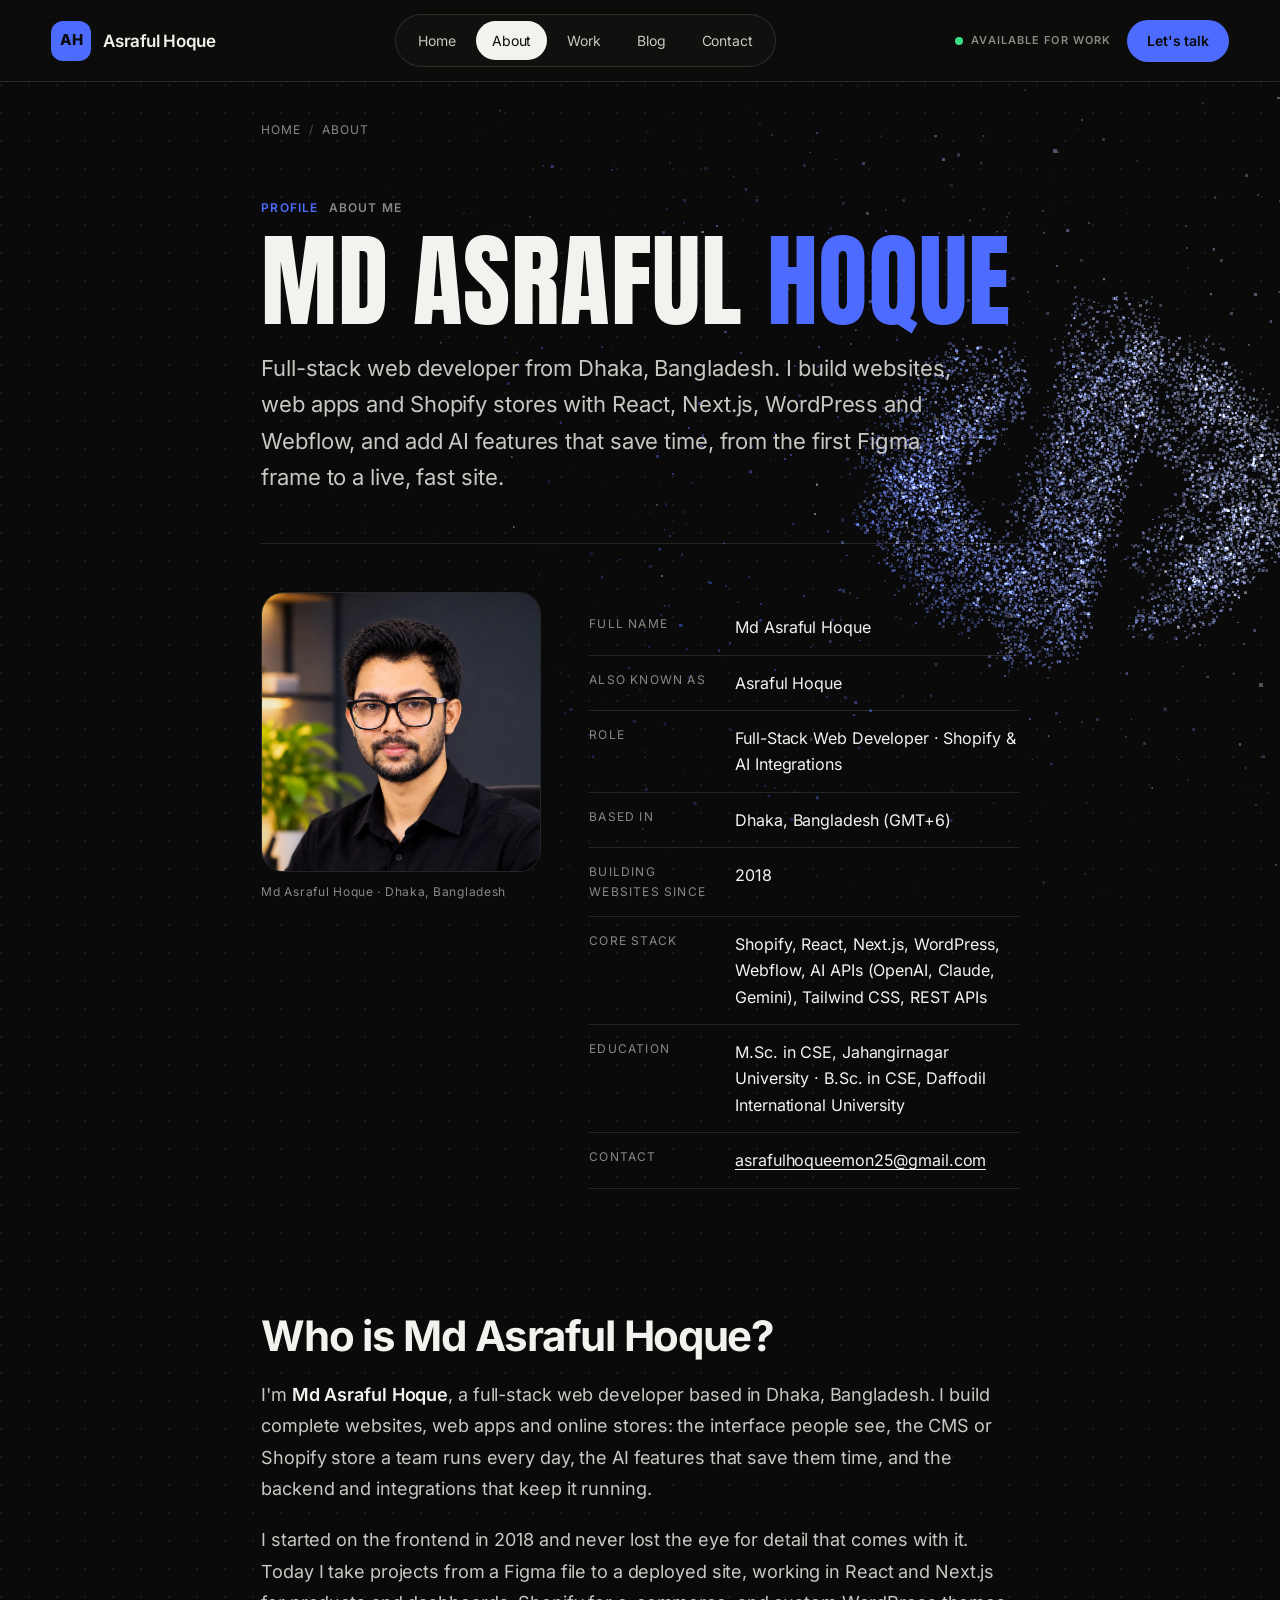
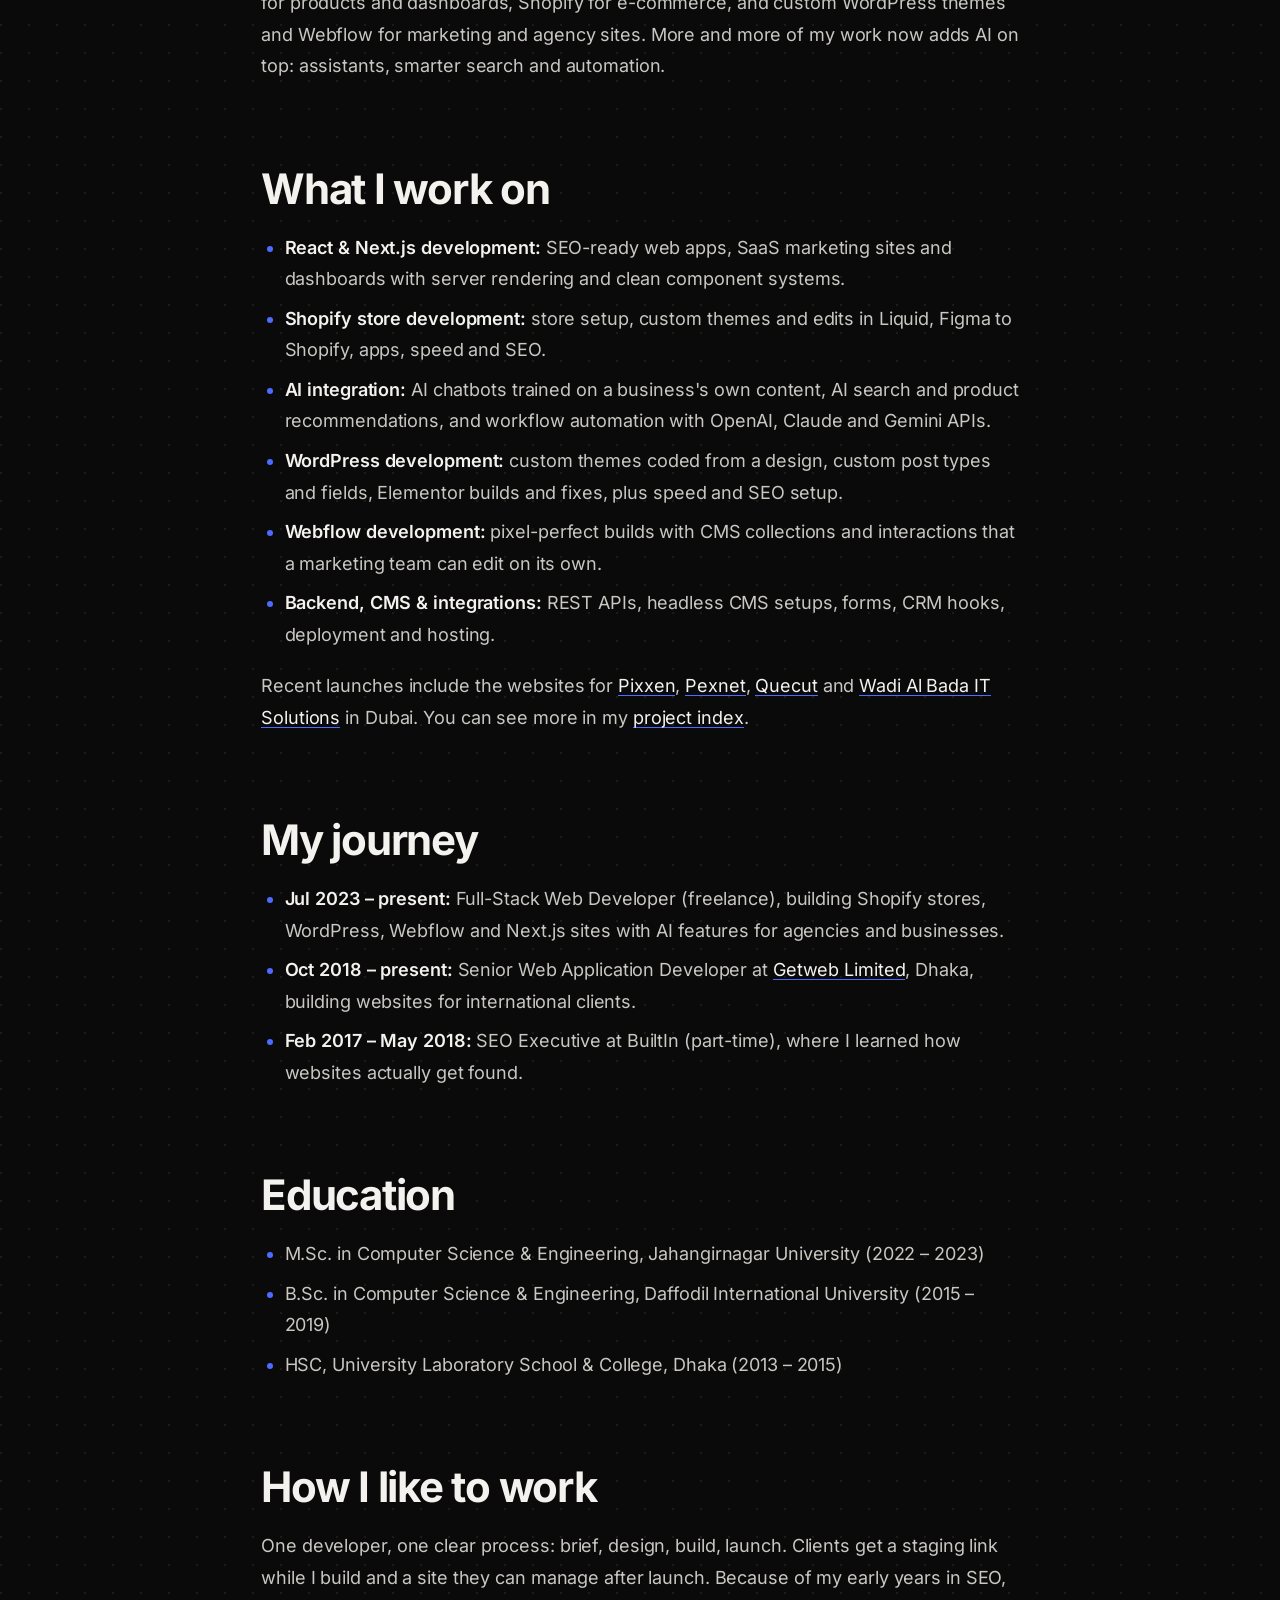
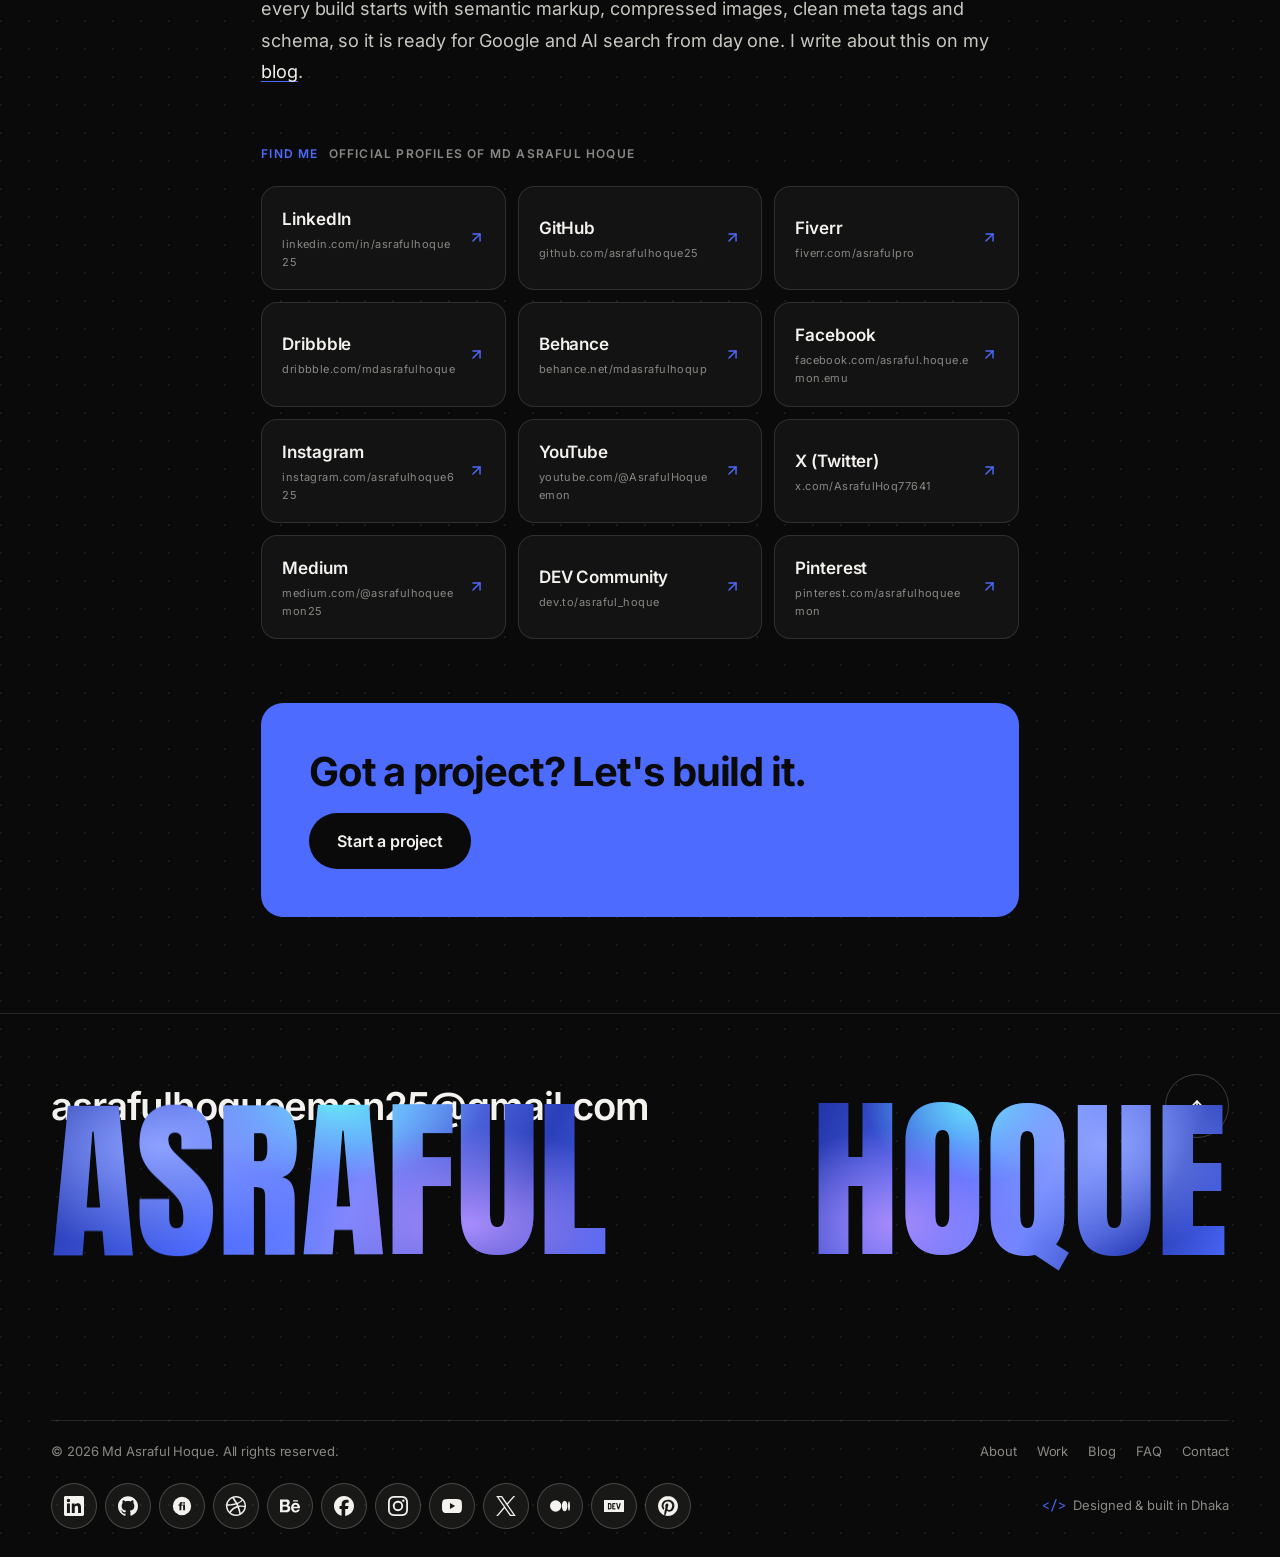
==== commit 59d4ef69: "Hero name: fixed lean from the start, gentle lift with a real shadow - The lean is set from the firs" ====
--- a/about/index.html
+++ b/about/index.html
@@ -31,8 +31,8 @@
   <link rel="manifest" href="/site.webmanifest">
   <link rel="preload" href="/assets/fonts/inter.woff2" as="font" type="font/woff2" crossorigin>
   <link rel="preload" href="/assets/fonts/anton.woff2" as="font" type="font/woff2" crossorigin>
-  <link rel="stylesheet" href="/assets/css/main.css?v=20261127e">
-  <link rel="stylesheet" href="/assets/css/page.css?v=20261127e">
+  <link rel="stylesheet" href="/assets/css/main.css?v=20261127f">
+  <link rel="stylesheet" href="/assets/css/page.css?v=20261127f">
   <script type="application/ld+json">
 {
   "@context": "https://schema.org",
@@ -233,9 +233,9 @@
       <p class="footer__made"><code>&lt;/&gt;</code> Designed &amp; built in Dhaka</p>
     </div>
   </footer>
-  <script src="/assets/js/vendor/lenis.min.js?v=20261127e" defer></script>
-  <script src="/assets/js/page.js?v=20261127e" defer></script>
-  <script src="/assets/js/footer-name.js?v=20261127e" defer></script>
-  <script src="/assets/js/scene.min.js?v=20261127e" defer></script>
+  <script src="/assets/js/vendor/lenis.min.js?v=20261127f" defer></script>
+  <script src="/assets/js/page.js?v=20261127f" defer></script>
+  <script src="/assets/js/footer-name.js?v=20261127f" defer></script>
+  <script src="/assets/js/scene.min.js?v=20261127f" defer></script>
 </body>
 </html>
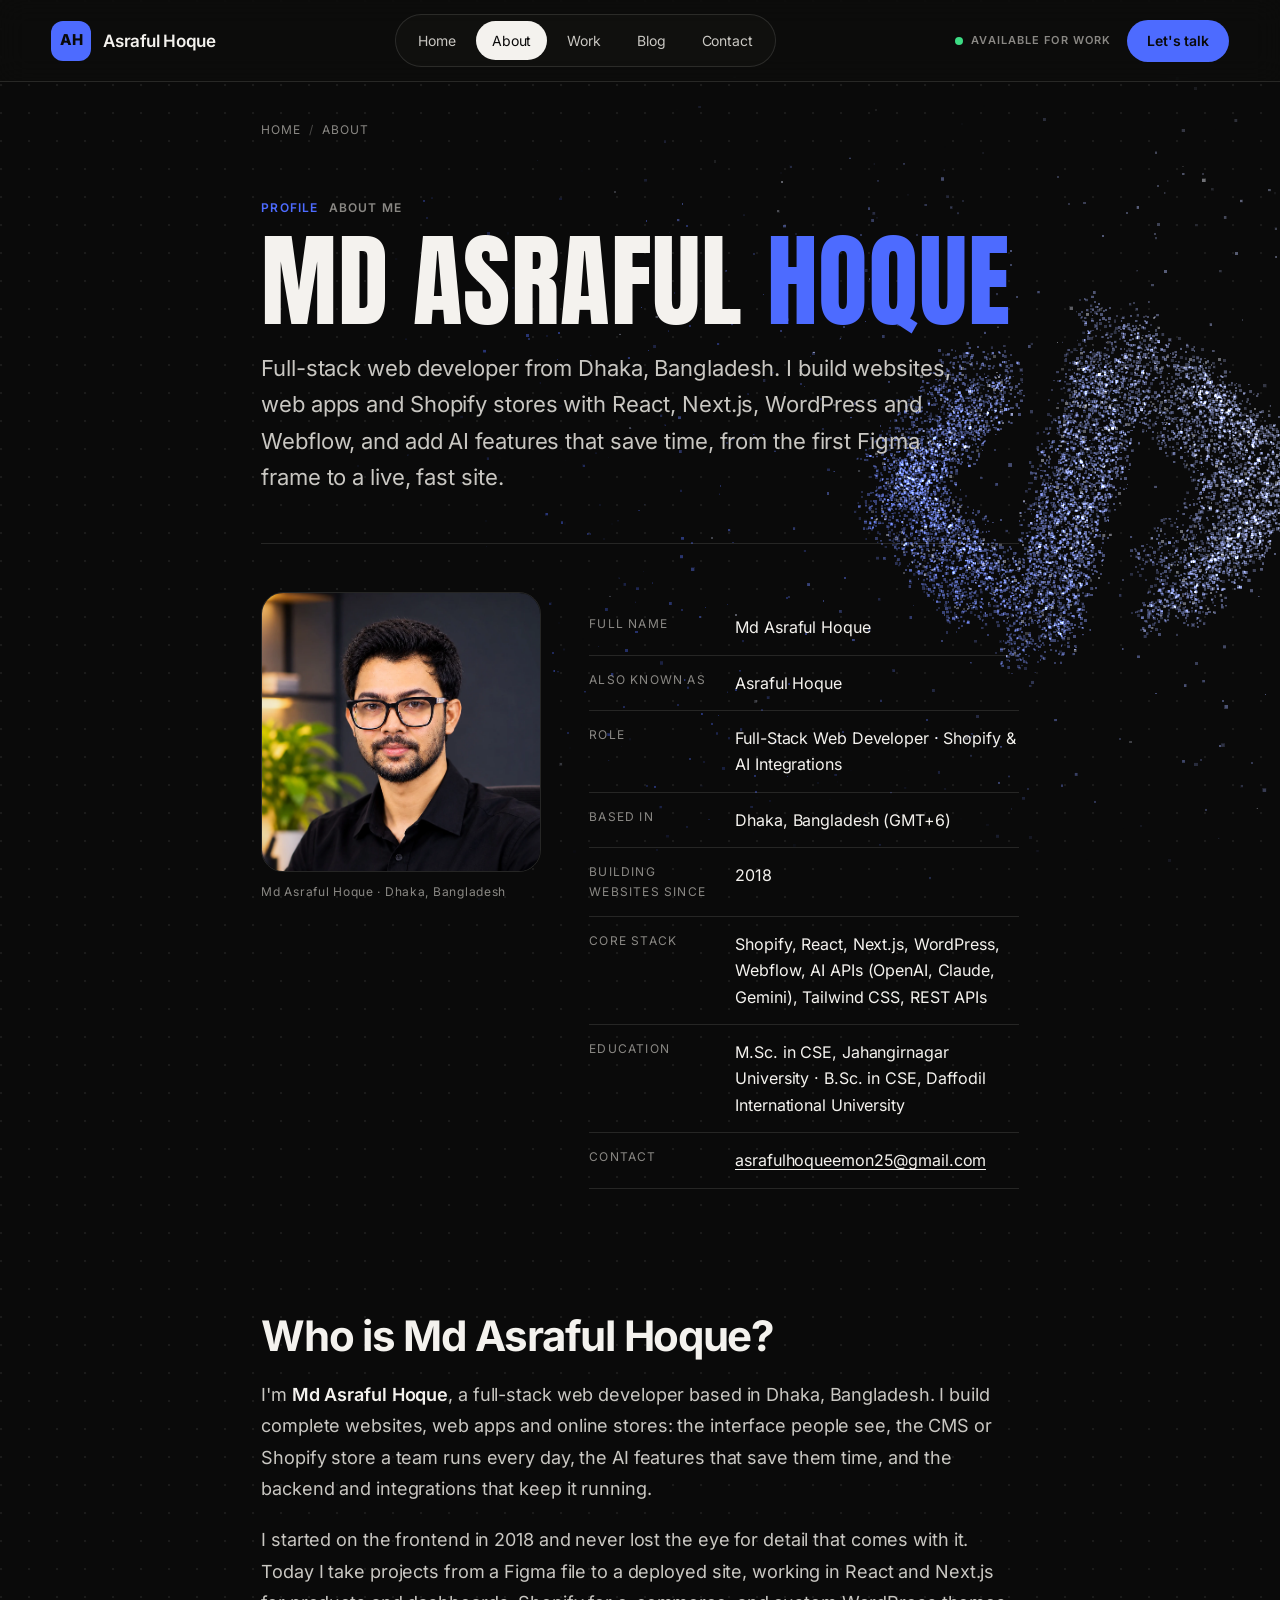
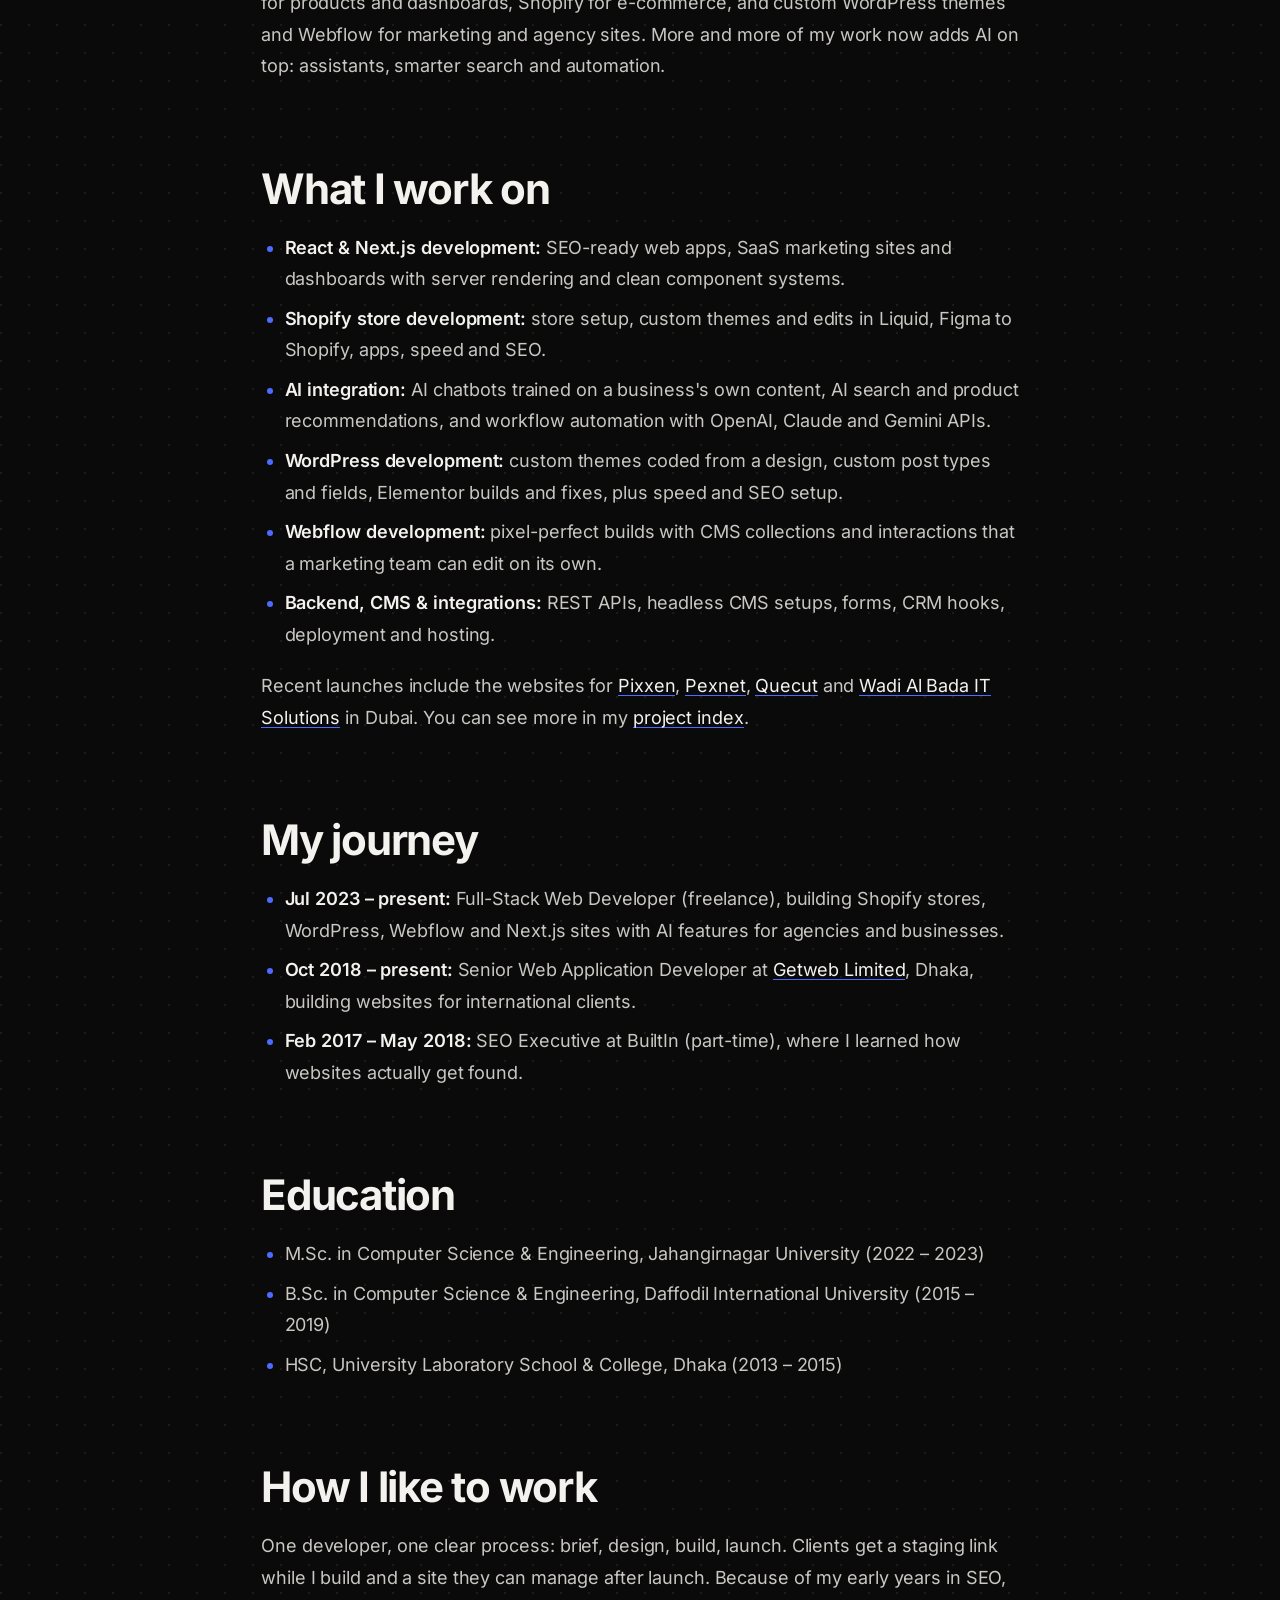
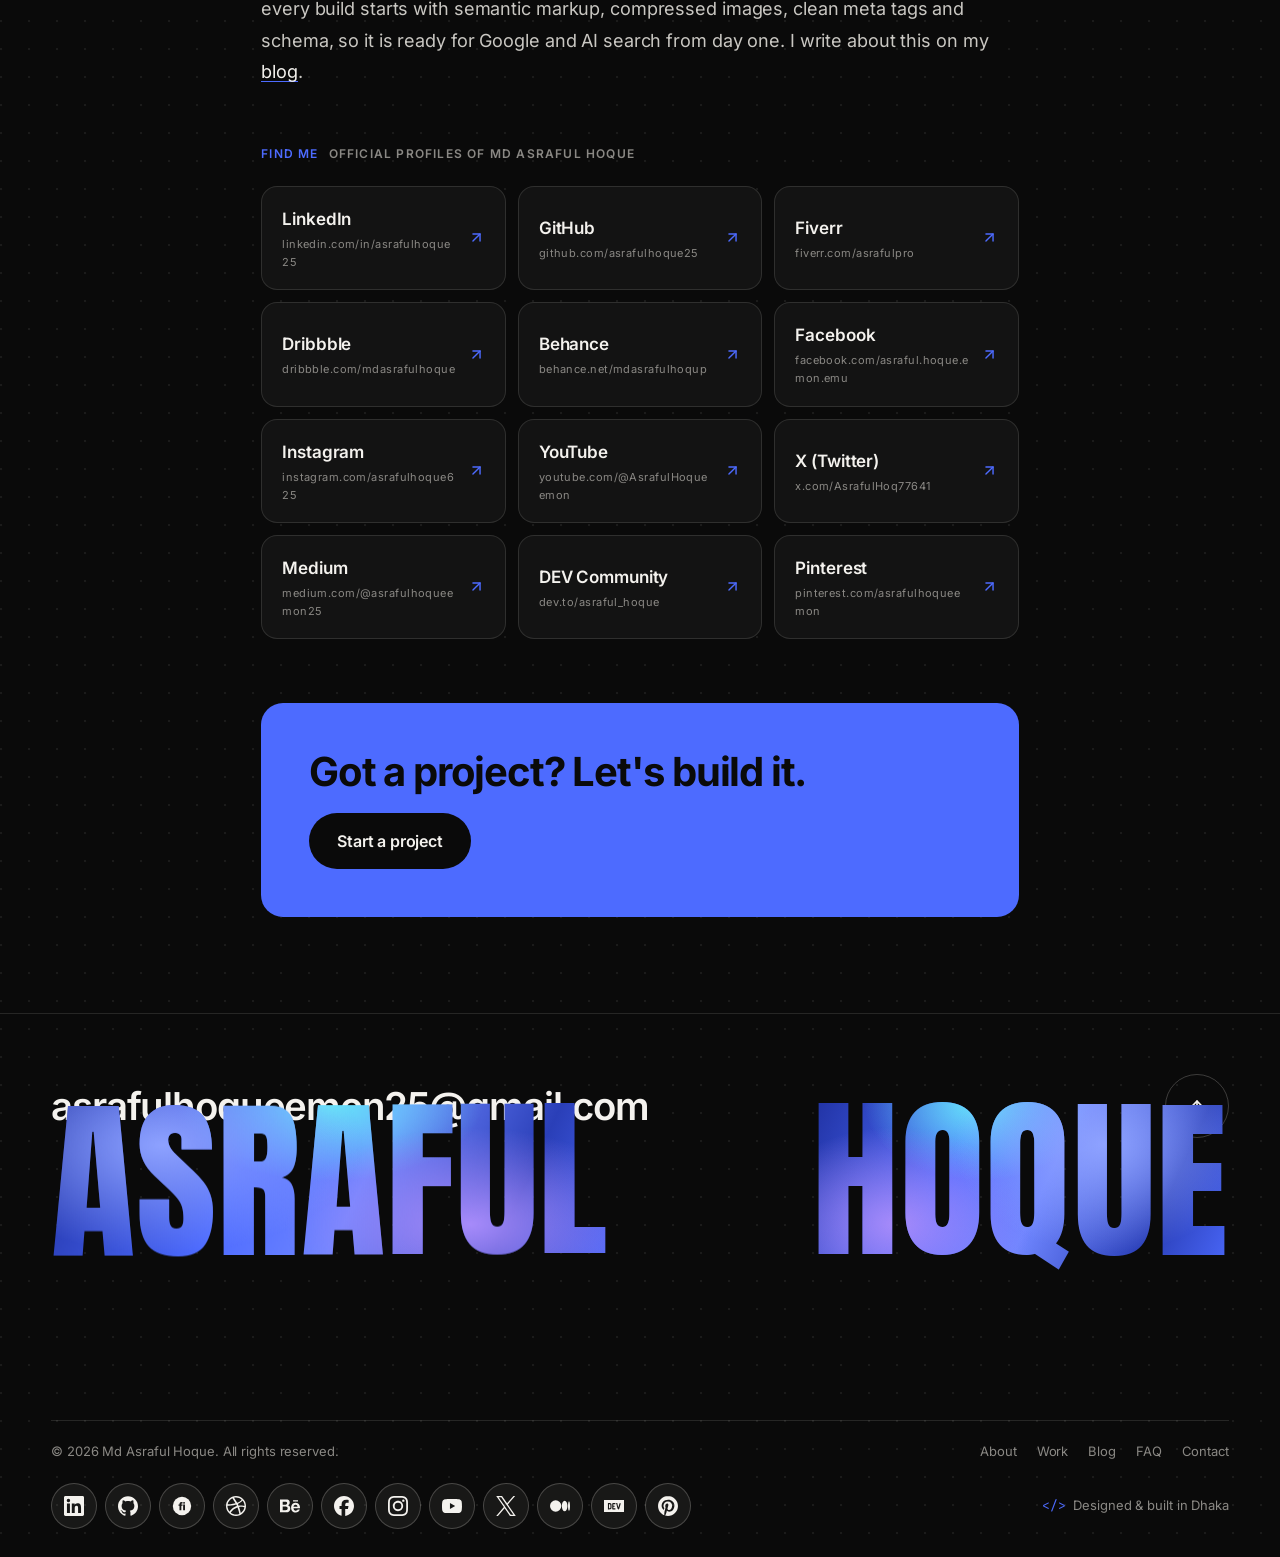
==== commit 3e520ec3: "Hero name: small fixed lean, hover brings a shadow instead of a jump - Lean back about 24 degrees (w" ====
--- a/about/index.html
+++ b/about/index.html
@@ -31,8 +31,8 @@
   <link rel="manifest" href="/site.webmanifest">
   <link rel="preload" href="/assets/fonts/inter.woff2" as="font" type="font/woff2" crossorigin>
   <link rel="preload" href="/assets/fonts/anton.woff2" as="font" type="font/woff2" crossorigin>
-  <link rel="stylesheet" href="/assets/css/main.css?v=20261127f">
-  <link rel="stylesheet" href="/assets/css/page.css?v=20261127f">
+  <link rel="stylesheet" href="/assets/css/main.css?v=20261127g">
+  <link rel="stylesheet" href="/assets/css/page.css?v=20261127g">
   <script type="application/ld+json">
 {
   "@context": "https://schema.org",
@@ -233,9 +233,9 @@
       <p class="footer__made"><code>&lt;/&gt;</code> Designed &amp; built in Dhaka</p>
     </div>
   </footer>
-  <script src="/assets/js/vendor/lenis.min.js?v=20261127f" defer></script>
-  <script src="/assets/js/page.js?v=20261127f" defer></script>
-  <script src="/assets/js/footer-name.js?v=20261127f" defer></script>
-  <script src="/assets/js/scene.min.js?v=20261127f" defer></script>
+  <script src="/assets/js/vendor/lenis.min.js?v=20261127g" defer></script>
+  <script src="/assets/js/page.js?v=20261127g" defer></script>
+  <script src="/assets/js/footer-name.js?v=20261127g" defer></script>
+  <script src="/assets/js/scene.min.js?v=20261127g" defer></script>
 </body>
 </html>
